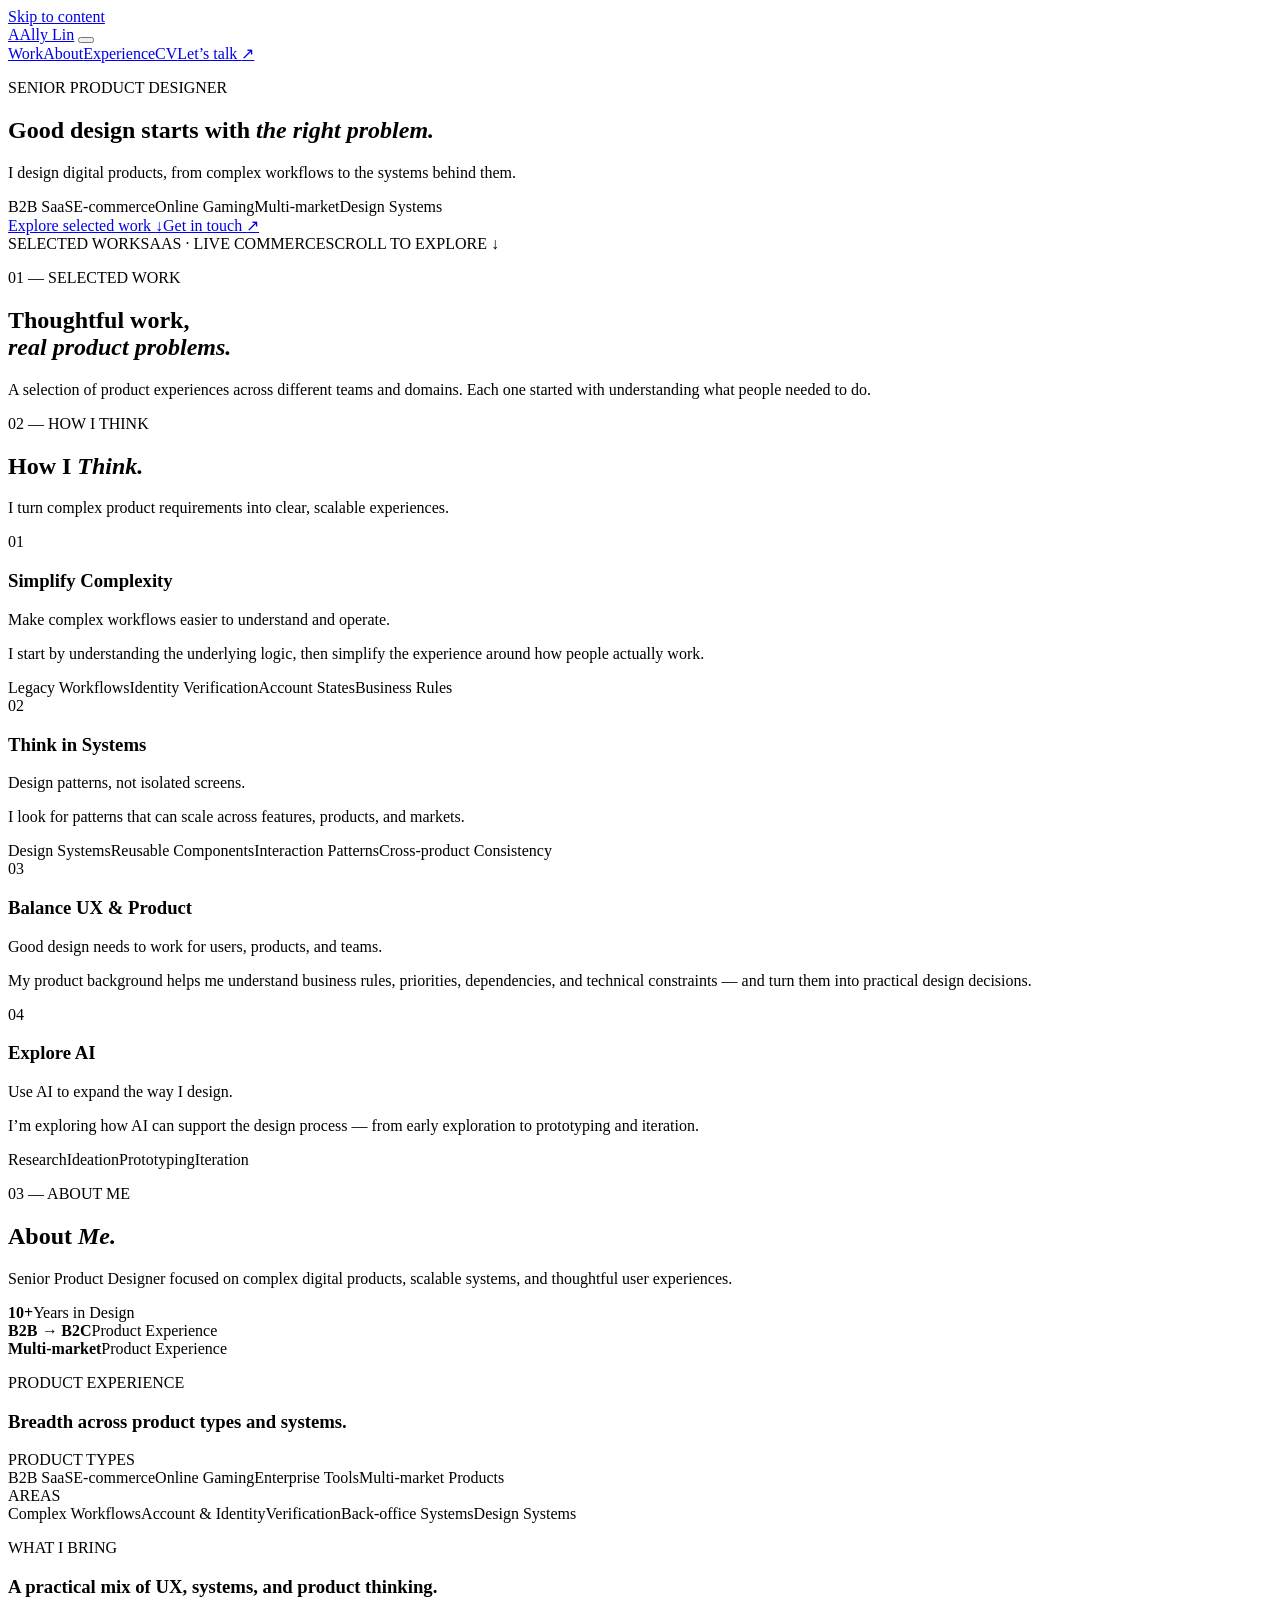
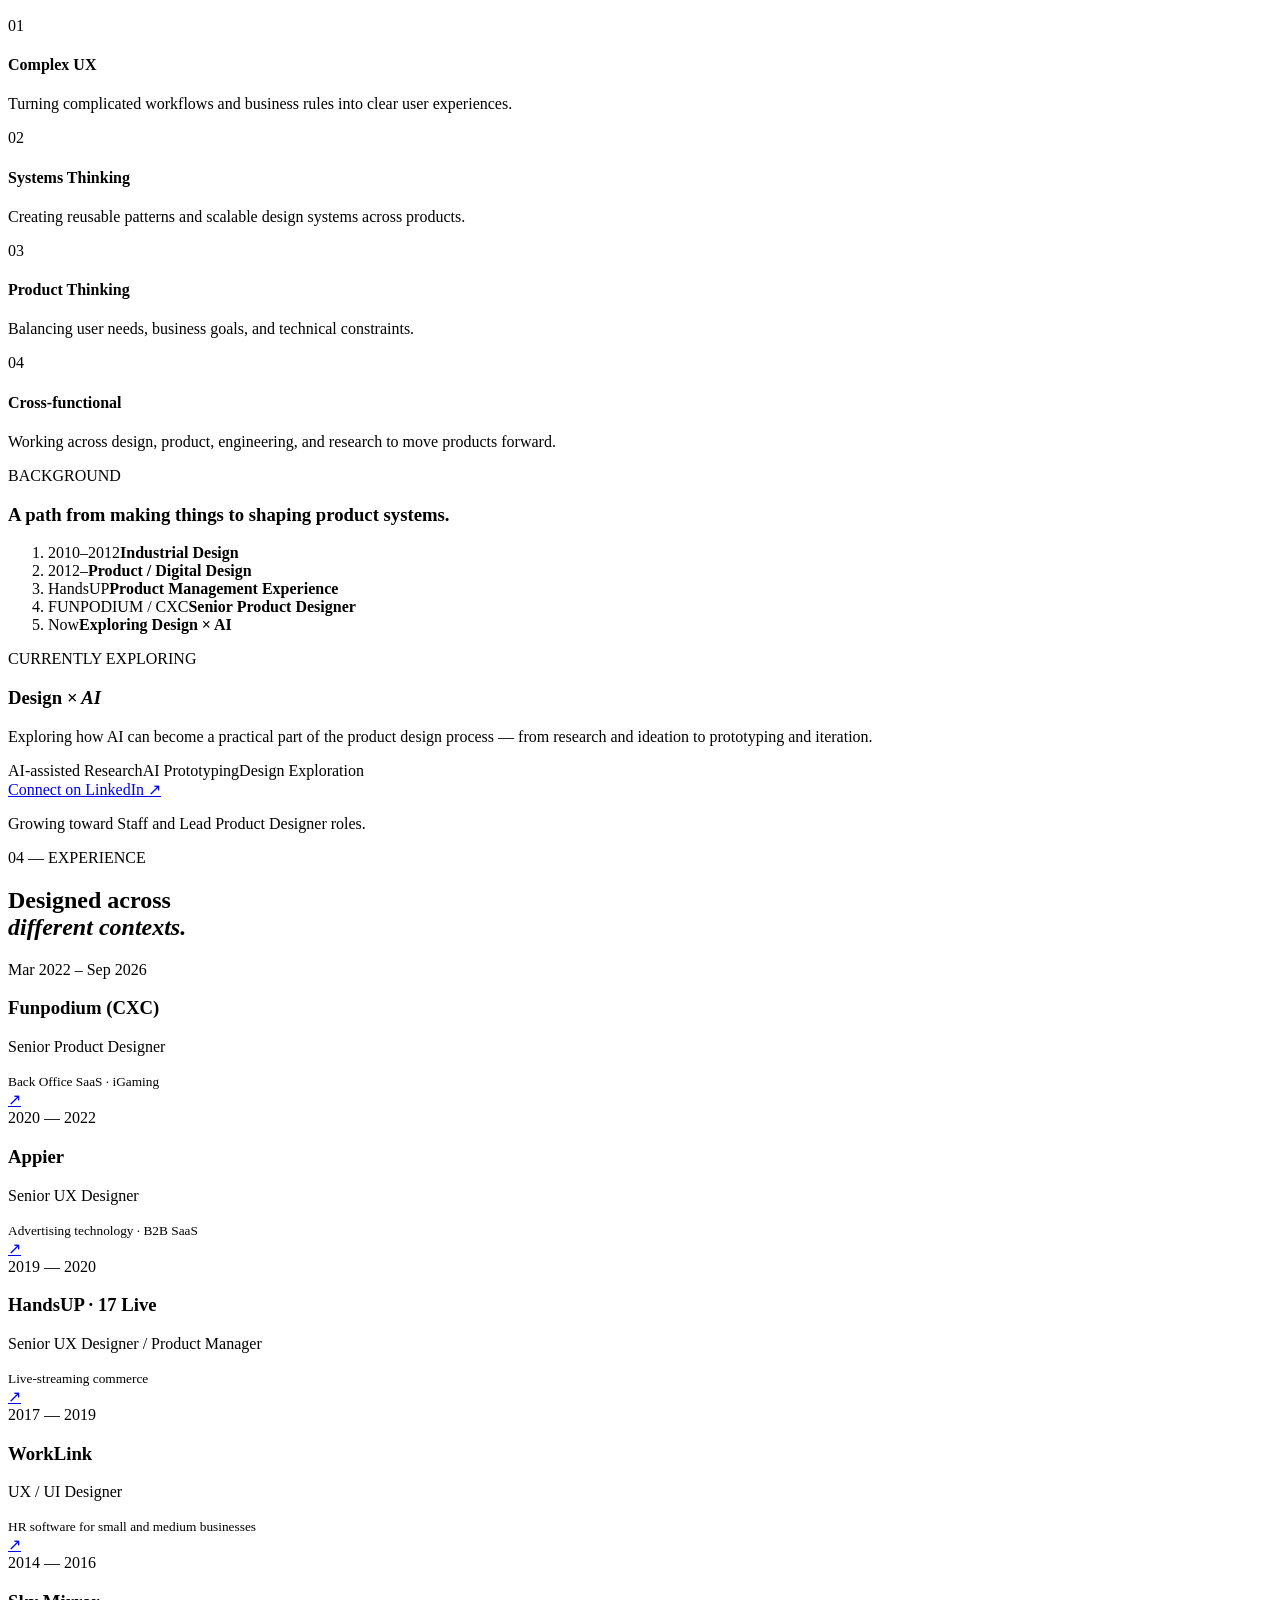
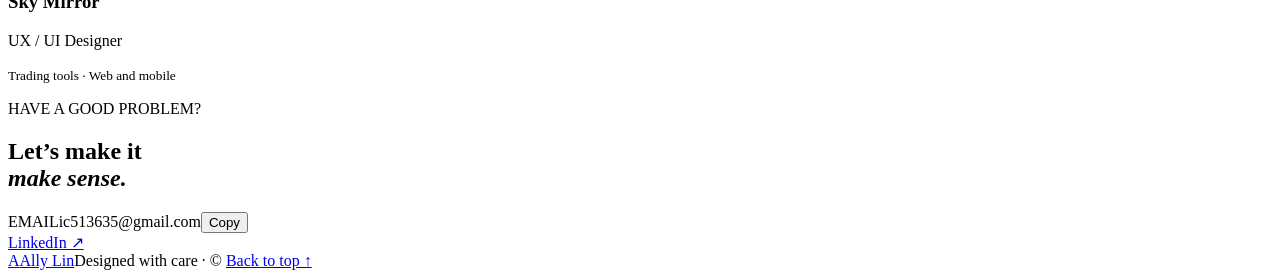
==== index.html @ e7568562 "Update hero copy and experience details" ====
<!doctype html>
<html lang="en">
<head>
  <meta charset="utf-8">
  <meta name="viewport" content="width=device-width, initial-scale=1">
  <meta name="theme-color" content="#f7f7f4">
  <meta name="description" content="Ally Lin is a product designer shaping clear, thoughtful experiences for complex products.">
  <title>Ally Lin — Product Designer</title>
  <link rel="preconnect" href="https://fonts.googleapis.com">
  <link rel="preconnect" href="https://fonts.gstatic.com" crossorigin>
  <link href="https://fonts.googleapis.com/css2?family=DM+Sans:wght@400;500;600;700&family=Manrope:wght@400;500;600;700&display=swap" rel="stylesheet">
  <link rel="stylesheet" href="styles.css">
  <script src="app.js" defer></script>
</head>
<body id="top">
  <a class="skip-link" href="#main-content">Skip to content</a>
  <header class="site-header">
    <a class="wordmark" href="index.html" aria-label="Ally Lin home"><span class="wordmark-mark">A</span><span>Ally Lin</span></a>
    <button class="menu-toggle" aria-expanded="false" aria-controls="primary-nav" aria-label="Open navigation"><span></span><span></span></button>
    <nav id="primary-nav" class="primary-nav" aria-label="Main navigation">
      <a href="#work">Work</a><a href="#about">About</a><a href="#experience">Experience</a><span class="nav-divider" aria-hidden="true"></span><a href="cv.html">CV</a><a class="nav-contact" href="#contact">Let’s talk <span>↗</span></a>
    </nav>
  </header>

  <main id="main-content">
    <section class="hero wrap">
      <div class="hero-copy">
        <p class="eyebrow"><span class="status-dot"></span> SENIOR PRODUCT DESIGNER</p>
        <h1>Good design starts with <em>the right problem.</em></h1>
        <p class="hero-intro">I design digital products, from complex workflows to the systems behind them.</p>
        <div class="hero-tags" aria-label="Product experience and focus areas"><span>B2B SaaS</span><span>E-commerce</span><span>Online Gaming</span><span>Multi-market</span><span>Design Systems</span></div>
        <div class="hero-actions"><a class="button button-dark" href="#work">Explore selected work <span>↓</span></a><a class="text-link" href="#contact">Get in touch <span>↗</span></a></div>
      </div>
      <div class="hero-meta"><span>SELECTED WORK</span><span>SAAS · LIVE COMMERCE</span><span class="meta-line"></span><span>SCROLL TO EXPLORE ↓</span></div>
    </section>

    <section id="work" class="work-section section-pad" lang="en">
      <div class="wrap">
        <div class="section-heading">
          <div><p class="eyebrow">01 — SELECTED WORK</p><h2>Thoughtful work,<br><em>real product problems.</em></h2></div>
          <p class="section-aside">A selection of product experiences across different teams and domains. Each one started with understanding what people needed to do.</p>
        </div>
        <div id="project-grid" class="project-grid" aria-live="polite"></div>
      </div>
    </section>

    <section class="principles-section section-pad">
      <div class="wrap think-section">
        <header class="think-heading">
          <p class="eyebrow">02 — HOW I THINK</p>
          <h2>How I <em>Think.</em></h2>
          <p>I turn complex product requirements into clear, scalable experiences.</p>
        </header>
        <div class="think-principles">
          <article class="think-card"><span class="think-index">01</span><h3>Simplify Complexity</h3><p class="think-promise">Make complex workflows easier to understand and operate.</p><p class="think-detail">I start by understanding the underlying logic, then simplify the experience around how people actually work.</p><div class="think-tags"><span>Legacy Workflows</span><span>Identity Verification</span><span>Account States</span><span>Business Rules</span></div></article>
          <article class="think-card"><span class="think-index">02</span><h3>Think in Systems</h3><p class="think-promise">Design patterns, not isolated screens.</p><p class="think-detail">I look for patterns that can scale across features, products, and markets.</p><div class="think-tags"><span>Design Systems</span><span>Reusable Components</span><span>Interaction Patterns</span><span>Cross-product Consistency</span></div></article>
          <article class="think-card"><span class="think-index">03</span><h3>Balance UX &amp; Product</h3><p class="think-promise">Good design needs to work for users, products, and teams.</p><p class="think-detail">My product background helps me understand business rules, priorities, dependencies, and technical constraints — and turn them into practical design decisions.</p></article>
          <article class="think-card"><span class="think-index">04</span><h3>Explore AI</h3><p class="think-promise">Use AI to expand the way I design.</p><p class="think-detail">I’m exploring how AI can support the design process — from early exploration to prototyping and iteration.</p><div class="think-tags"><span>Research</span><span>Ideation</span><span>Prototyping</span><span>Iteration</span></div></article>
        </div>
      </div>
    </section>

    <section id="about" class="about-section section-pad">
      <div class="wrap profile-section">
        <header class="profile-heading"><p class="eyebrow">03 — ABOUT ME</p><h2>About <em>Me.</em></h2><p>Senior Product Designer focused on complex digital products, scalable systems, and thoughtful user experiences.</p></header>
        <div class="experience-snapshot" aria-label="Experience snapshot">
          <article><strong>10+</strong><span>Years in Design</span></article>
          <article><strong>B2B <i>→</i> B2C</strong><span>Product Experience</span></article>
          <article><strong>Multi-market</strong><span>Product Experience</span></article>
        </div>
        <section class="profile-block product-experience" aria-labelledby="product-experience-title">
          <div><p class="eyebrow">PRODUCT EXPERIENCE</p><h3 id="product-experience-title">Breadth across product types and systems.</h3></div>
          <div class="profile-tag-groups"><div><span class="tag-label">PRODUCT TYPES</span><div class="profile-tags"><span>B2B SaaS</span><span>E-commerce</span><span>Online Gaming</span><span>Enterprise Tools</span><span>Multi-market Products</span></div></div><div><span class="tag-label">AREAS</span><div class="profile-tags"><span>Complex Workflows</span><span>Account &amp; Identity</span><span>Verification</span><span>Back-office Systems</span><span>Design Systems</span></div></div></div>
        </section>
        <section class="profile-block bring-section" aria-labelledby="bring-title">
          <div><p class="eyebrow">WHAT I BRING</p><h3 id="bring-title">A practical mix of UX, systems, and product thinking.</h3></div>
          <div class="capability-grid">
            <article><span>01</span><h4>Complex UX</h4><p>Turning complicated workflows and business rules into clear user experiences.</p></article>
            <article><span>02</span><h4>Systems Thinking</h4><p>Creating reusable patterns and scalable design systems across products.</p></article>
            <article><span>03</span><h4>Product Thinking</h4><p>Balancing user needs, business goals, and technical constraints.</p></article>
            <article><span>04</span><h4>Cross-functional</h4><p>Working across design, product, engineering, and research to move products forward.</p></article>
          </div>
        </section>
        <section class="profile-block background-section" aria-labelledby="background-title">
          <div><p class="eyebrow">BACKGROUND</p><h3 id="background-title">A path from making things to shaping product systems.</h3></div>
          <ol class="career-path">
            <li><span>2010–2012</span><strong>Industrial Design</strong></li>
            <li><span>2012–</span><strong>Product / Digital Design</strong></li>
            <li><span>HandsUP</span><strong>Product Management Experience</strong></li>
            <li><span>FUNPODIUM / CXC</span><strong>Senior Product Designer</strong></li>
            <li><span>Now</span><strong>Exploring Design × AI</strong></li>
          </ol>
        </section>
        <section class="exploring-panel" aria-labelledby="exploring-title">
          <div><p class="eyebrow">CURRENTLY EXPLORING</p><h3 id="exploring-title">Design <em>× AI</em></h3></div>
          <div><p>Exploring how AI can become a practical part of the product design process — from research and ideation to prototyping and iteration.</p><div class="profile-tags"><span>AI-assisted Research</span><span>AI Prototyping</span><span>Design Exploration</span></div></div>
          <a class="text-link" href="https://www.linkedin.com/in/allycylin/" target="_blank" rel="noreferrer">Connect on LinkedIn <span>↗</span></a>
        </section>
        <p class="profile-direction">Growing toward Staff and Lead Product Designer roles.</p>
      </div>
    </section>

    <section id="experience" class="experience-section section-pad">
      <div class="wrap experience-grid">
        <div><p class="eyebrow">04 — EXPERIENCE</p><h2>Designed across<br><em>different contexts.</em></h2></div>
        <div class="timeline">
          <article><span class="timeline-date">Mar 2022 – Sep 2026</span><div><h3>Funpodium (CXC)</h3><p>Senior Product Designer</p><small>Back Office SaaS · iGaming</small></div><a href="case.html?project=funpodium" aria-label="View FUNPODIUM case study">↗</a></article>
          <article><span class="timeline-date">2020 — 2022</span><div><h3>Appier</h3><p>Senior UX Designer</p><small>Advertising technology · B2B SaaS</small></div><a href="case.html?project=aideal-dashboard" aria-label="View AiDeal campaign dashboard case study">↗</a></article>
          <article><span class="timeline-date">2019 — 2020</span><div><h3>HandsUP · 17 Live</h3><p>Senior UX Designer / Product Manager</p><small>Live-streaming commerce</small></div><a href="case.html?project=handsup-cart" aria-label="View HandsUP shopping cart case study">↗</a></article>
          <article><span class="timeline-date">2017 — 2019</span><div><h3>WorkLink</h3><p>UX / UI Designer</p><small>HR software for small and medium businesses</small></div><a href="case.html?project=worklink-dashboard" aria-label="View WorkLink dashboard case study">↗</a></article>
          <article><span class="timeline-date">2014 — 2016</span><div><h3>Sky Mirror</h3><p>UX / UI Designer</p><small>Trading tools · Web and mobile</small></div><span></span></article>
        </div>
      </div>
    </section>

    <section id="contact" class="contact-section">
      <div class="wrap contact-inner"><p class="eyebrow">HAVE A GOOD PROBLEM?</p><h2>Let’s make it<br><em>make sense.</em></h2><div class="contact-bottom"><div class="email-copy"><span class="contact-label">EMAIL</span><span class="contact-email">ic513635@gmail.com</span><button class="copy-button" type="button" data-copy-email="ic513635@gmail.com" aria-label="Copy email address">Copy</button><span class="copy-status" role="status" aria-live="polite"></span></div><a class="contact-link" href="https://www.linkedin.com/in/allycylin/" target="_blank" rel="noreferrer">LinkedIn ↗</a></div></div>
    </section>
  </main>
  <footer class="site-footer wrap"><a class="wordmark" href="index.html"><span class="wordmark-mark">A</span><span>Ally Lin</span></a><span>Designed with care · © <span id="year"></span></span><a href="#top" onclick="window.scrollTo({top:0,behavior:'smooth'});return false;">Back to top ↑</a></footer>
</body>
</html>
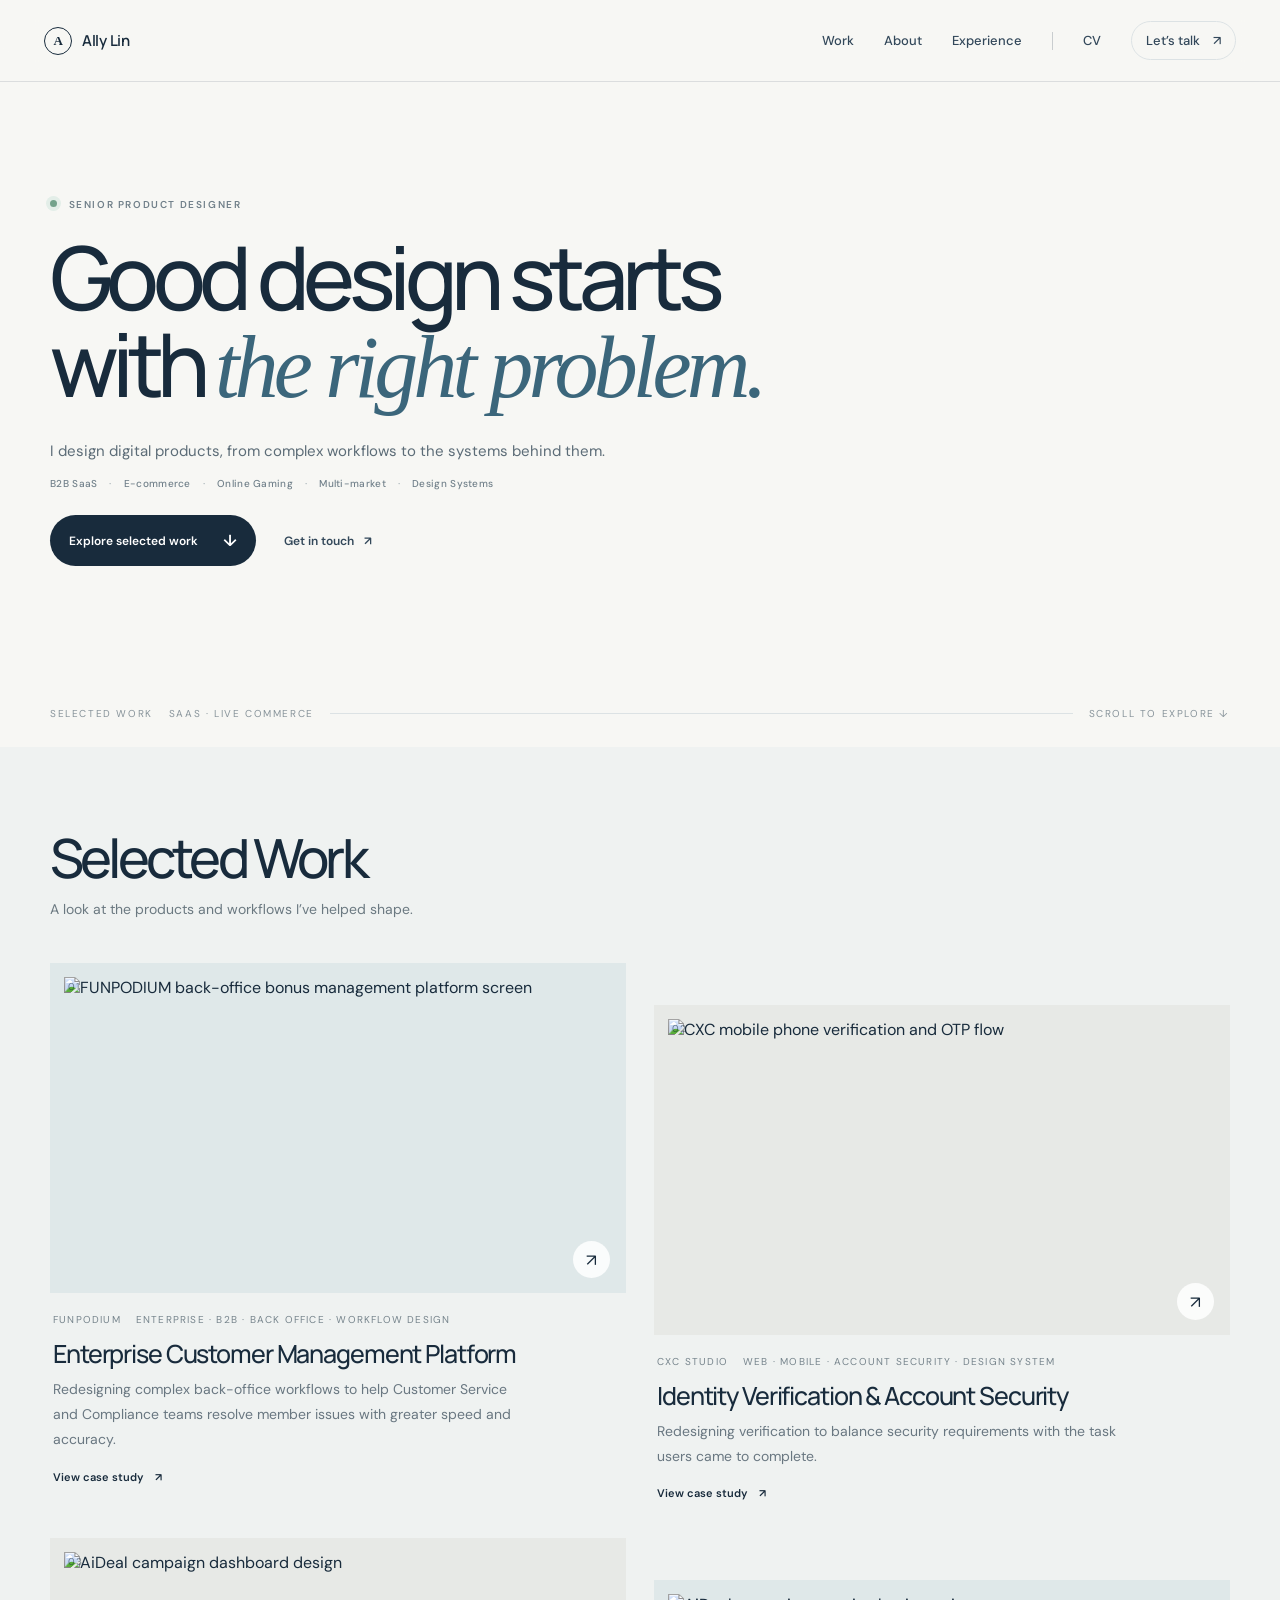
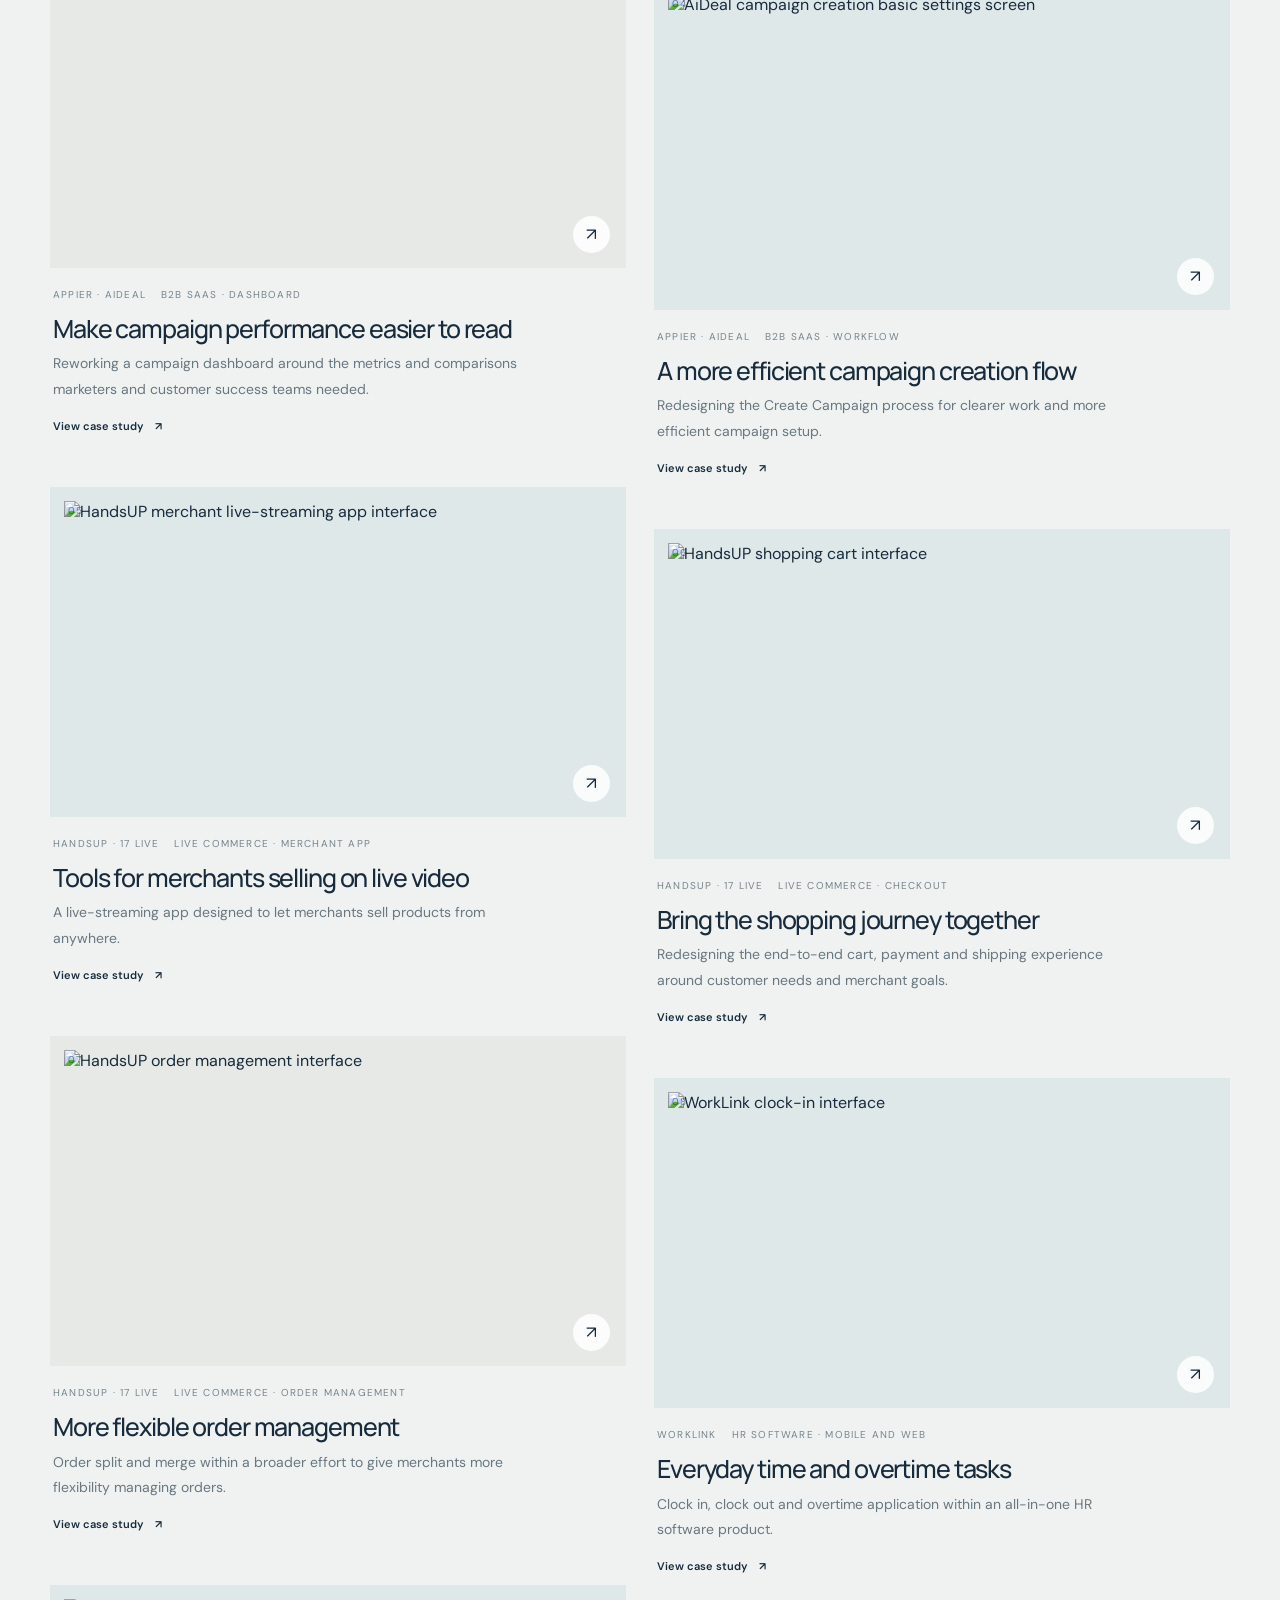
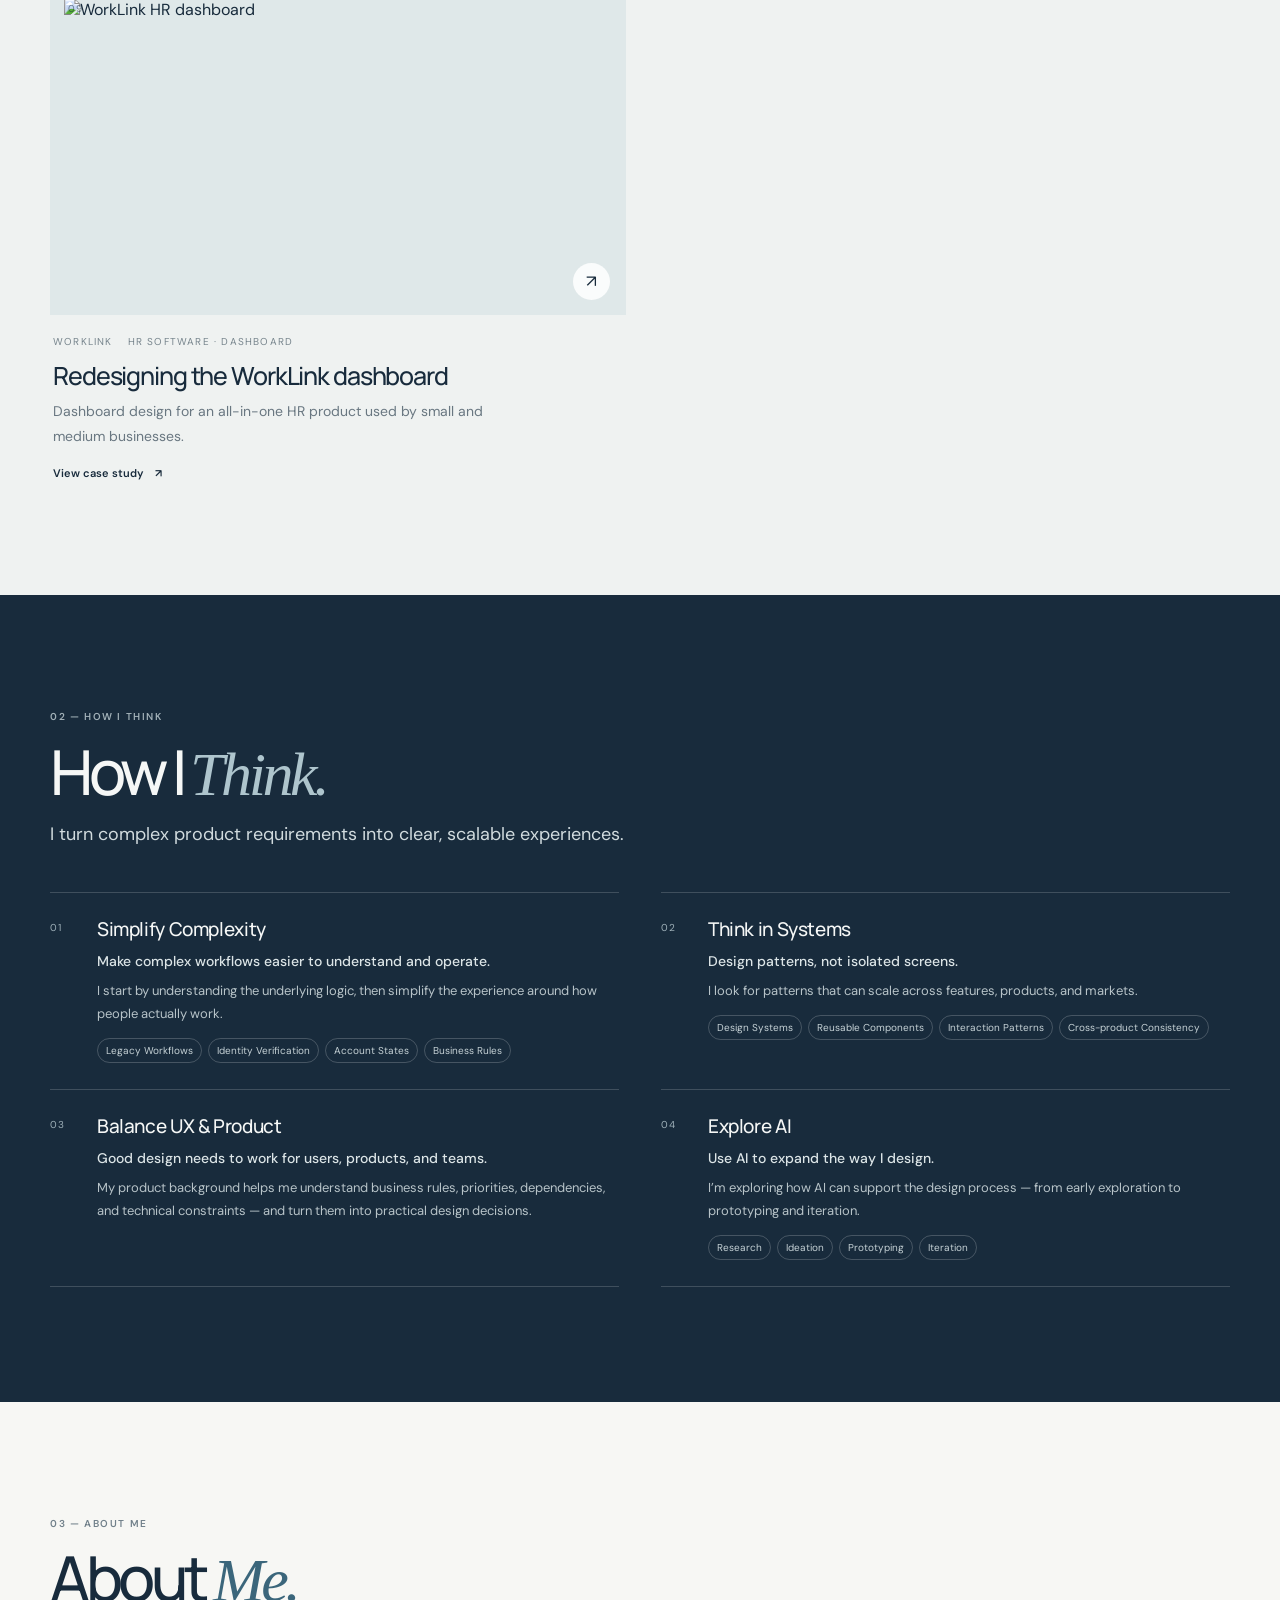
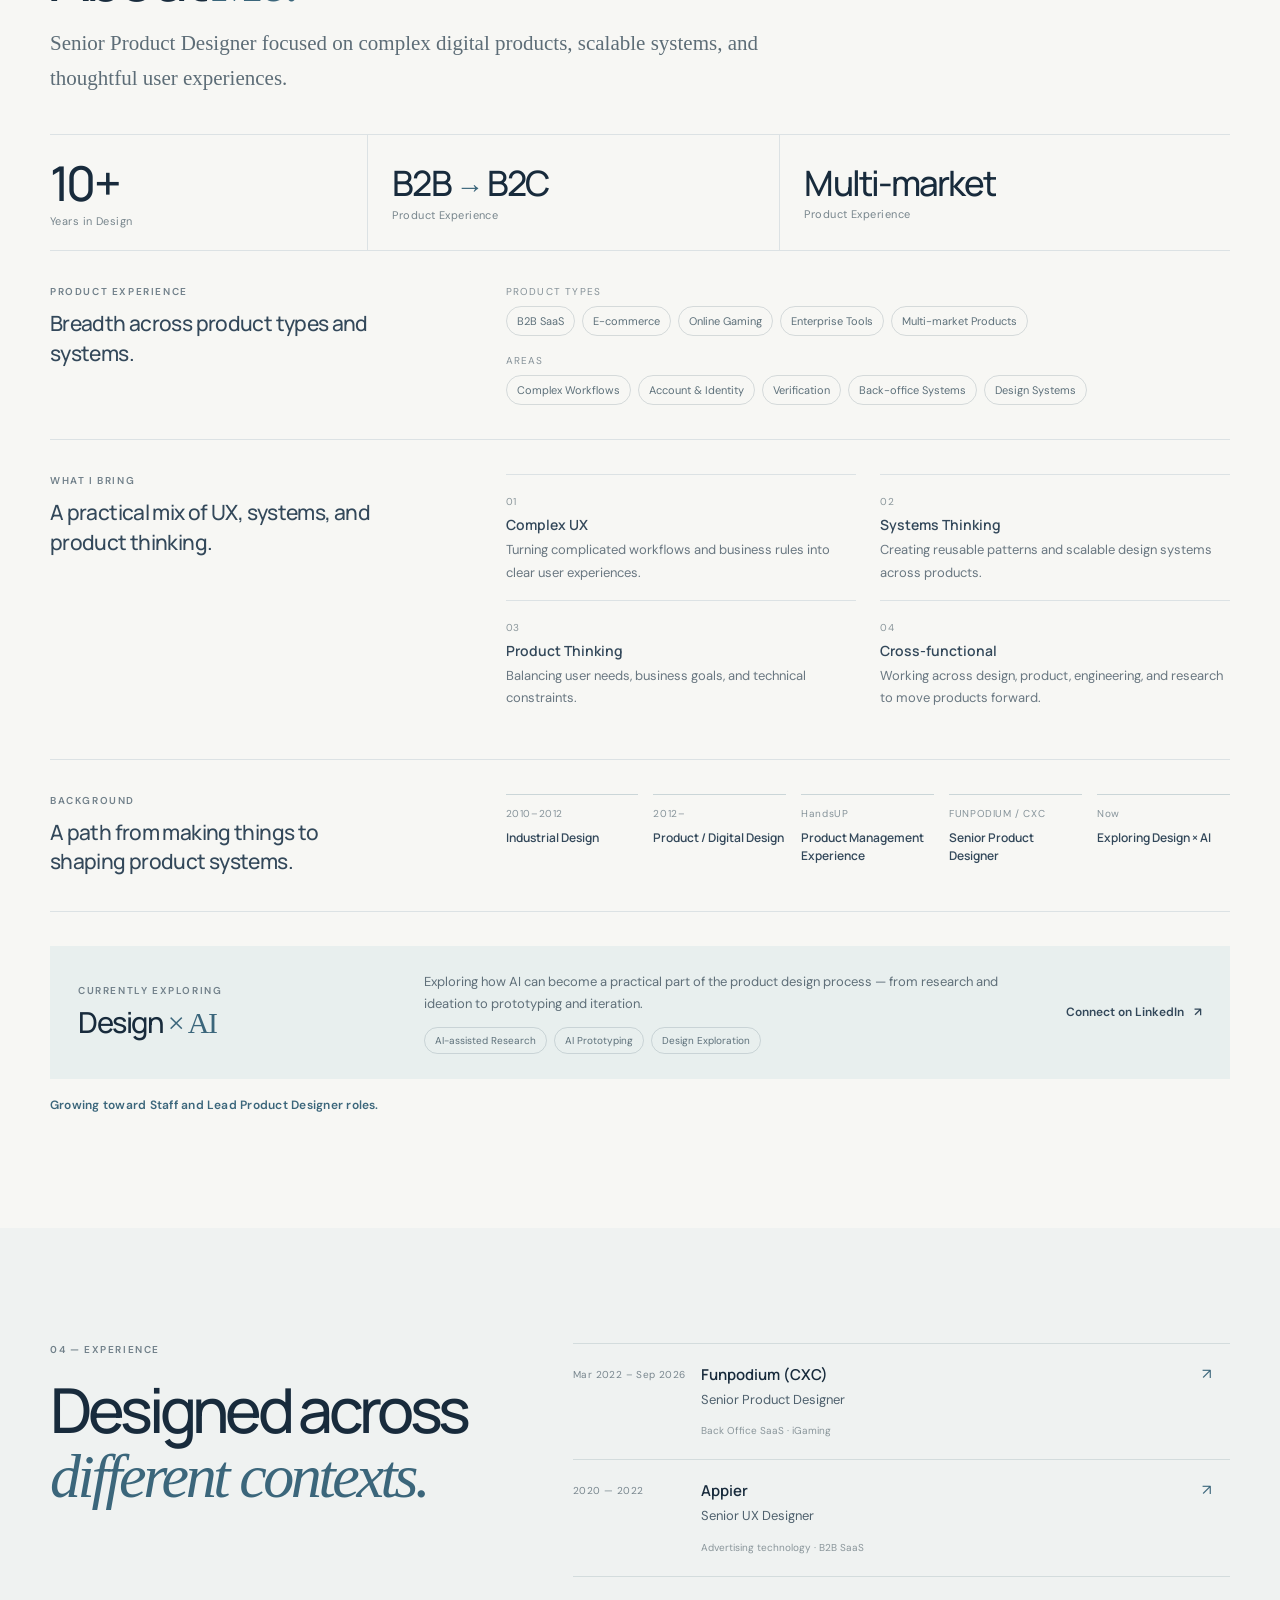
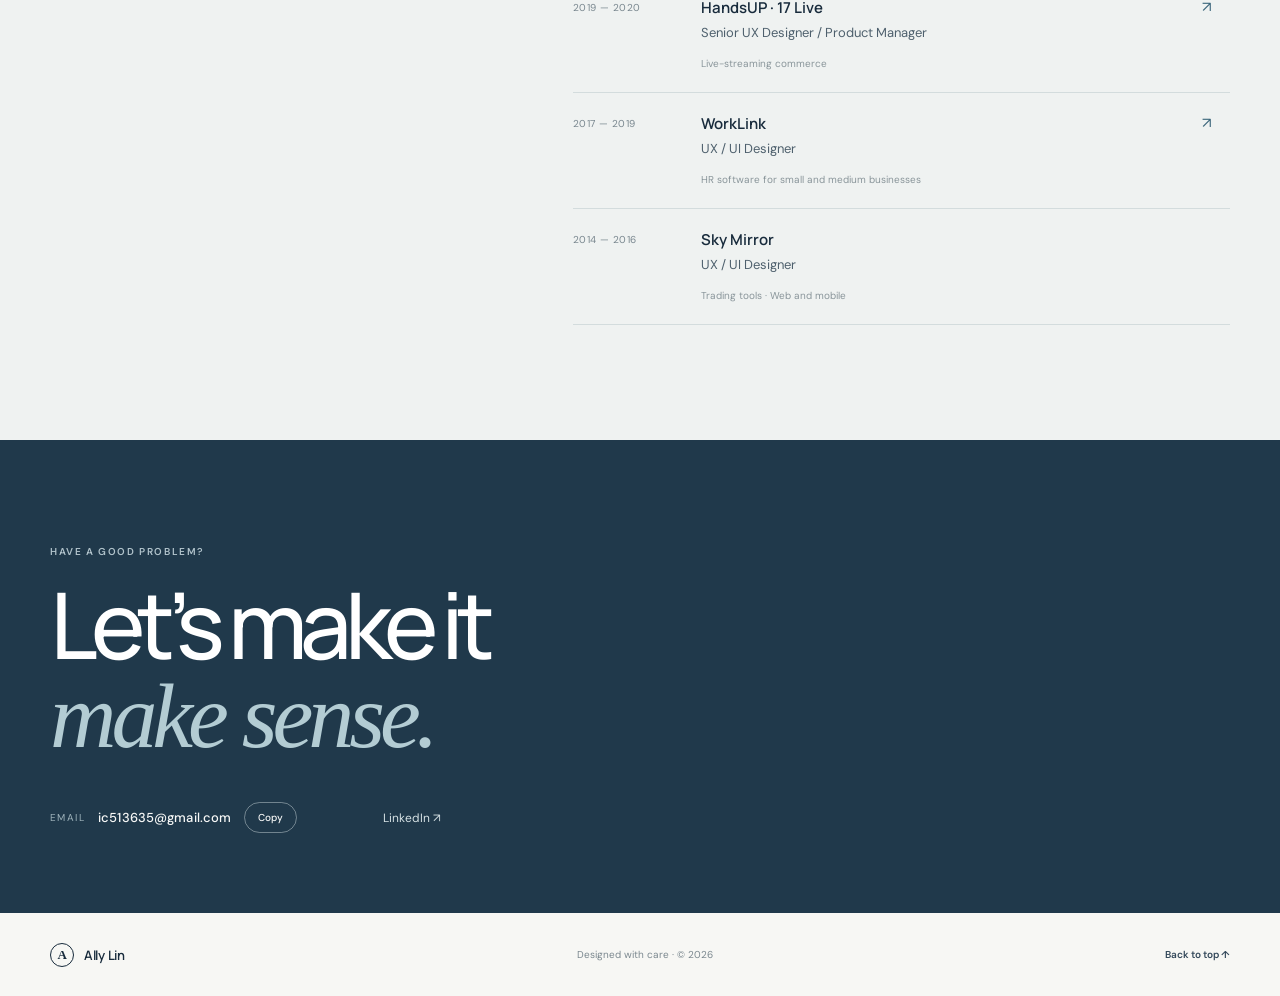
==== commit a81a447c: "Update Selected Work copy and spacing" ====
--- a/index.html
+++ b/index.html
@@ -37,8 +37,7 @@
     <section id="work" class="work-section section-pad" lang="en">
       <div class="wrap">
         <div class="section-heading">
-          <div><p class="eyebrow">01 — SELECTED WORK</p><h2>Thoughtful work,<br><em>real product problems.</em></h2></div>
-          <p class="section-aside">A selection of product experiences across different teams and domains. Each one started with understanding what people needed to do.</p>
+          <div><h2>Selected Work</h2><p class="section-aside">A look at the products and workflows I’ve helped shape.</p></div>
         </div>
         <div id="project-grid" class="project-grid" aria-live="polite"></div>
       </div>
--- a/styles.css
+++ b/styles.css
@@ -0,0 +1,208 @@
+:root{--paper:#f7f7f4;--white:#fff;--ink:#182b3c;--ink-2:#33485a;--muted:#71808a;--line:#dce2e4;--blue:#dceaf0;--mist:#eaf0f1;--accent:#3b667b;--serif:Georgia,'Times New Roman',serif;--sans:'DM Sans',Arial,sans-serif;--display:'Manrope','DM Sans',sans-serif;--wrap:1180px}
+.skip-link{position:absolute;left:12px;top:-50px;background:var(--ink);color:#fff;padding:10px 14px;z-index:20;font-size:12px}.skip-link:focus{top:12px}
+*{box-sizing:border-box}html{scroll-behavior:smooth;scroll-padding-top:90px}body{margin:0;background:var(--paper);color:var(--ink);font-family:var(--sans);font-size:16px;-webkit-font-smoothing:antialiased}a{color:inherit;text-decoration:none}img{display:block;max-width:100%}.wrap{width:min(var(--wrap),calc(100% - 88px));margin-inline:auto}.site-header{height:82px;display:flex;align-items:center;justify-content:space-between;width:min(1360px,calc(100% - 88px));margin:auto;border-bottom:1px solid rgba(24,43,60,.12);position:relative;z-index:5}.wordmark{display:inline-flex;align-items:center;gap:10px;font:600 15px var(--display);letter-spacing:-.02em}.wordmark-mark{width:28px;height:28px;display:grid;place-items:center;border:1px solid var(--ink);border-radius:50%;font:600 13px var(--serif)}.primary-nav{display:flex;align-items:center;gap:36px;font-size:13px;font-weight:500;color:var(--ink-2)}.primary-nav a{transition:color .2s}.primary-nav a:hover,.text-link:hover,.project-link:hover{color:#56839a}.nav-contact{padding:10px 14px;border:1px solid var(--line);border-radius:99px}.nav-contact span{margin-left:10px}.menu-toggle{display:none}.hero{min-height:665px;position:relative;display:grid;grid-template-columns:minmax(0,1.25fr) minmax(250px,.55fr);align-items:center;gap:100px;padding-top:25px;padding-bottom:90px}.hero-copy{max-width:740px;position:relative;z-index:1}.eyebrow{font:600 10px var(--sans);letter-spacing:.16em;color:#71808a;text-transform:uppercase;margin:0 0 22px}.status-dot{width:7px;height:7px;border-radius:50%;display:inline-block;background:#73a28b;margin:0 8px 1px 0;box-shadow:0 0 0 4px #e3eee8}.hero h1,.case-intro h1{font:500 clamp(52px,7vw,88px)/.99 var(--display);letter-spacing:-.075em;margin:0;max-width:780px}.hero h1 em,.section-heading h2 em,.principles-grid h2 em,.about-copy h2 em,.experience-grid h2 em,.contact-inner h2 em,.decision-wrap h2 em,.outcome-section h2 em{font-family:var(--serif);font-weight:400;letter-spacing:-.055em;color:var(--accent)}.hero-intro{color:#5c6c77;line-height:1.78;max-width:540px;font-size:15px;margin:27px 0 27px}.hero-actions{display:flex;align-items:center;gap:28px}.button{display:inline-flex;align-items:center;justify-content:center;gap:25px;padding:15px 19px;border-radius:99px;font-size:12px;font-weight:600;transition:transform .2s,background .2s}.button:hover{transform:translateY(-2px)}.button-dark{background:var(--ink);color:#fff}.button-dark span{font-size:16px}.text-link{font-size:12px;font-weight:600;color:var(--ink-2)}.text-link span{padding-left:7px}.hero-note{min-height:280px;position:relative;overflow:hidden;background:#edf1ef;padding:27px 27px 28px;display:flex;flex-direction:column;justify-content:space-between}.note-index,.note-caption{font-size:10px;color:#73818a;letter-spacing:.08em;text-transform:uppercase;z-index:1}.note-rule{height:1px;background:#cdd8d8;margin:36px 0 21px;z-index:1}.hero-note p{max-width:210px;font:400 25px/1.16 var(--serif);letter-spacing:-.04em;margin:0;z-index:1}.note-caption{line-height:1.6;letter-spacing:0;text-transform:none;max-width:205px;margin-top:32px}.note-orbit{position:absolute;border:1px solid #ccdcdb;border-radius:50%;width:170px;height:170px;right:-72px;top:78px}.orbit-two{width:245px;height:245px;right:-111px;top:41px;border-color:#dae5e3}.hero-meta{position:absolute;left:0;bottom:27px;width:100%;display:flex;align-items:center;gap:16px;color:#87939a;font-size:9px;letter-spacing:.16em}.meta-line{height:1px;flex:1;background:var(--line)}.section-pad{padding:115px 0}.work-section{background:#eff2f1}.section-heading{display:flex;justify-content:space-between;align-items:end;gap:40px;margin-bottom:52px}.section-heading h2,.principles-grid h2,.experience-grid h2{font:500 clamp(40px,5.3vw,62px)/1.02 var(--display);letter-spacing:-.07em;margin:0}.section-aside{max-width:295px;color:#6b7981;font-size:13px;line-height:1.7;margin:0 0 5px}.project-grid{display:grid;grid-template-columns:repeat(2,minmax(0,1fr));gap:54px 28px}.project-card{min-width:0}.project-card:nth-child(even){transform:translateY(42px)}.project-media{height:330px;position:relative;display:flex;align-items:center;justify-content:center;overflow:hidden;background:var(--blue);isolation:isolate}.project-media img{width:100%;height:100%;object-fit:cover;transition:transform .6s cubic-bezier(.2,.7,.1,1)}.project-media:hover img{transform:scale(1.035)}.tone-blue .project-media,.tone-blue.case-hero-visual{background:#dbe9ef}.tone-sand .project-media,.tone-sand.case-hero-visual{background:#eae7df}.tone-lilac .project-media,.tone-lilac.case-hero-visual{background:#e4e6ed}.tone-rose .project-media,.tone-rose.case-hero-visual{background:#eadfdc}.media-index{position:absolute;top:17px;left:18px;color:rgba(24,43,60,.55);font-size:10px;letter-spacing:.13em}.media-arrow{position:absolute;right:16px;bottom:15px;width:37px;height:37px;display:grid;place-items:center;background:rgba(255,255,255,.86);border-radius:50%;font-size:17px;transition:transform .2s}.project-media:hover .media-arrow{transform:rotate(45deg)}.placeholder-art{width:100%;height:100%;min-height:280px;display:flex;align-items:center;justify-content:center;gap:12px;position:relative;color:#3b667b;font:500 10px var(--sans);letter-spacing:.14em}.placeholder-art b{font:400 35px var(--serif);color:#8ca4ad}.placeholder-art small{position:absolute;left:18px;bottom:17px;color:#82939b;font:500 9px var(--sans);letter-spacing:.1em}.project-info{padding:20px 3px 0}.project-kicker{display:flex;justify-content:space-between;gap:15px;color:#76848c;font-size:9px;letter-spacing:.12em;text-transform:uppercase}.project-info h3{font:500 25px/1.15 var(--display);letter-spacing:-.045em;margin:14px 0 8px}.project-info>p{max-width:465px;color:#697781;font-size:13px;line-height:1.65;margin:0}.project-link{display:inline-block;margin-top:15px;font-size:11px;font-weight:600}.project-link span{padding-left:8px}.principles-section{background:var(--ink);color:#f5f7f6}.principles-grid{display:grid;grid-template-columns:.85fr 1.15fr;gap:100px}.principles-grid .eyebrow{color:#a2b1b8}.principles-grid h2 em{color:#aec5cd}.principles-list article{display:grid;grid-template-columns:43px 1fr;gap:14px;padding:22px 0;border-top:1px solid rgba(255,255,255,.16)}.principles-list article:last-child{border-bottom:1px solid rgba(255,255,255,.16)}.principles-list article>span{font-size:10px;color:#9fb1b9;letter-spacing:.08em;padding-top:4px}.principles-list h3{font:500 17px var(--display);margin:0 0 7px;letter-spacing:-.02em}.principles-list p{font-size:12px;line-height:1.7;color:#b7c3c8;margin:0;max-width:450px}.about-section{background:#f7f7f4}.about-grid{display:grid;grid-template-columns:.72fr 1.28fr;gap:95px;align-items:center}.about-mark{height:370px;background:#e6eceb;position:relative;display:flex;flex-direction:column;justify-content:center;padding:35px;overflow:hidden;color:#587687;font:600 11px var(--sans);letter-spacing:.3em}.about-mark:before,.about-mark:after{content:"";position:absolute;border:1px solid rgba(84,119,136,.28);border-radius:50%;width:340px;height:340px;left:-100px;bottom:-220px}.about-mark:after{width:250px;height:250px;left:auto;right:-140px;top:-110px}.about-mark b{font:400 150px/.9 var(--serif);letter-spacing:-.1em;position:absolute;right:35px;bottom:20px;color:#7894a1}.about-copy h2{font:500 clamp(35px,4.2vw,49px)/1.08 var(--display);letter-spacing:-.065em;margin:0 0 25px}.about-copy>p:not(.eyebrow){max-width:590px;color:#62717b;font-size:13px;line-height:1.8;margin:0 0 13px}.about-copy .text-link{display:inline-block;margin-top:14px}.experience-section{background:#eff2f1}.experience-grid{display:grid;grid-template-columns:.8fr 1.2fr;gap:85px}.experience-grid .section-aside{margin-top:24px}.timeline article{display:grid;grid-template-columns:118px 1fr 28px;gap:10px;align-items:start;padding:20px 0;border-top:1px solid #d3dcdd}.timeline article:last-child{border-bottom:1px solid #d3dcdd}.timeline-date{padding-top:4px;color:#78868e;font-size:10px;letter-spacing:.04em}.timeline h3{font:600 15px var(--display);margin:0 0 4px}.timeline p{font-size:12px;color:#4e606d;margin:0 0 7px}.timeline small{font-size:10px;color:#89959a}.timeline article>a{font-size:15px;color:var(--accent)}.contact-section{background:#20394b;color:#fff;padding:105px 0 80px}.contact-inner{max-width:var(--wrap)}.contact-inner>.eyebrow{color:#b1c3cb}.contact-inner h2{font:500 clamp(56px,8vw,92px)/.96 var(--display);letter-spacing:-.08em;margin:0}.contact-inner h2 em{color:#b3ccd3}.contact-bottom{display:flex;align-items:center;gap:33px;margin-top:42px}.button-light{background:#f5f7f5;color:var(--ink)}.button-light span{font-size:15px}.contact-link{font-size:12px;color:#d4e0e3}.contact-location{margin-left:auto;font-size:11px;color:#aebfc6}.site-footer{min-height:83px;display:flex;align-items:center;justify-content:space-between;color:#7a878e;font-size:10px}.site-footer .wordmark{color:var(--ink);font-size:13px}.site-footer .wordmark-mark{width:24px;height:24px}.site-footer>a:last-child{font-weight:600;color:var(--ink-2)}
+
+/* Case studies */
+.case-sections{display:flex;align-items:center;gap:25px;border-top:1px solid var(--line);border-bottom:1px solid var(--line);padding-top:15px;padding-bottom:15px}.case-sections span{font-size:9px;letter-spacing:.13em;color:#839097}.case-sections a{font-size:11px;color:#536a77}.case-sections a:hover{color:var(--accent)}
+.case-top{padding-top:38px;display:flex;justify-content:space-between;align-items:center}.back-link,.case-counter{font-size:10px;letter-spacing:.1em;color:#75828a}.case-counter{font-variant-numeric:tabular-nums}.case-intro{padding-top:88px;padding-bottom:54px}.case-intro .eyebrow span{padding:0 6px;color:#a4afb2}.case-intro h1{max-width:890px;font-size:clamp(49px,7vw,82px)}.case-deck{font:400 19px/1.55 var(--serif);color:#5d6d77;max-width:680px;margin:25px 0 42px}.case-facts{display:grid;grid-template-columns:repeat(3,minmax(0,1fr));max-width:850px;border-top:1px solid var(--line);padding-top:16px;gap:25px}.case-facts div{display:flex;flex-direction:column;gap:7px}.case-facts span{font-size:9px;color:#7d8b92;letter-spacing:.14em;text-transform:uppercase}.case-facts b{font-size:12px;font-weight:500;color:var(--ink-2)}.case-hero-visual,.case-placeholder{width:min(1320px,calc(100% - 88px));margin:0 auto;background:#dfe9ec;min-height:450px;display:grid;place-items:center;position:relative;padding:40px 65px 55px}.case-hero-visual img{width:100%;max-height:680px;object-fit:contain}.case-hero-visual figcaption,.case-placeholder figcaption{position:absolute;bottom:18px;left:24px;font-size:9px;color:#75848b;letter-spacing:.08em}.case-placeholder .placeholder-art{min-height:400px}.case-story{padding-top:110px;padding-bottom:110px;display:grid;grid-template-columns:.85fr 1.15fr;gap:100px}.story-lead h2,.decision-wrap h2,.outcome-section h2{font:500 clamp(37px,4.7vw,56px)/1.06 var(--display);letter-spacing:-.065em;margin:0}.story-copy>div+div{margin-top:39px}.story-copy .eyebrow{margin-bottom:12px}.story-copy>div>p:last-child{font-size:14px;line-height:1.8;color:#5f6f79;margin:0;max-width:530px}.decision-section{background:#edf1f0;padding:92px 0}.decision-wrap{display:grid;grid-template-columns:.85fr 1.15fr;gap:100px}.decision-wrap h2 em{color:#668494}.decision-wrap ol{list-style:none;margin:0;padding:0}.decision-wrap li{display:grid;grid-template-columns:42px 1fr;gap:12px;border-top:1px solid #d2dcdd;padding:18px 0}.decision-wrap li:last-child{border-bottom:1px solid #d2dcdd}.decision-wrap li span{color:#829198;font-size:10px;padding-top:3px}.decision-wrap li p{font-size:13px;line-height:1.65;color:#4f606b;margin:0}.case-gallery{padding-top:70px;padding-bottom:25px;display:grid;grid-template-columns:repeat(2,minmax(0,1fr));gap:22px}.case-gallery figure{margin:0;background:#e5ebeb;padding:25px;min-height:230px;display:grid;place-items:center}.case-gallery img{max-height:560px;width:100%;object-fit:contain}.case-gallery figure:only-child{grid-column:1/-1}.outcome-section{padding-top:86px;padding-bottom:95px;border-top:1px solid var(--line);margin-top:56px}.outcome-section .eyebrow{margin-bottom:17px}.outcome-section h2{font-size:42px}.outcome-section>p:last-child{font-size:14px;line-height:1.8;max-width:720px;color:#63717a;margin:22px 0 0}.case-pagination{border-top:1px solid var(--line);padding-top:24px;padding-bottom:80px;display:grid;grid-template-columns:1fr 1fr;gap:20px}.case-pagination a{display:flex;flex-direction:column;gap:8px}.case-pagination .next-case{text-align:right;align-items:flex-end}.case-pagination span{font-size:9px;letter-spacing:.15em;color:#859198}.case-pagination b{font:500 17px var(--display)}.case-pagination small{font-size:11px;color:#6b7880}
+
+@media(max-width:900px){.wrap,.site-header{width:calc(100% - 48px)}.hero{gap:46px;min-height:600px;grid-template-columns:minmax(0,1.2fr) minmax(220px,.7fr)}.section-pad{padding:90px 0}.principles-grid,.about-grid,.experience-grid,.case-story,.decision-wrap{gap:48px}.project-media{height:275px}.about-mark{height:320px}.case-hero-visual,.case-placeholder{width:calc(100% - 48px);min-height:350px;padding:28px}.case-story{padding-top:85px;padding-bottom:85px}}
+@media(max-width:680px){html{scroll-padding-top:72px}.wrap,.site-header{width:calc(100% - 40px)}.site-header{height:70px}.menu-toggle{display:flex;width:38px;height:38px;border:1px solid var(--line);background:transparent;border-radius:50%;align-items:center;justify-content:center;flex-direction:column;gap:5px}.menu-toggle span{display:block;width:13px;height:1px;background:var(--ink);transition:transform .2s}.menu-toggle[aria-expanded=true] span:first-child{transform:translateY(3px) rotate(45deg)}.menu-toggle[aria-expanded=true] span:last-child{transform:translateY(-3px) rotate(-45deg)}.primary-nav{display:none;position:absolute;top:69px;left:-20px;width:calc(100% + 40px);padding:22px 20px 26px;background:var(--paper);border-bottom:1px solid var(--line);align-items:flex-start;flex-direction:column;gap:18px}.primary-nav.is-open{display:flex}.nav-contact{margin-top:3px}.hero{display:flex;flex-direction:column;align-items:stretch;gap:34px;padding-top:74px;padding-bottom:80px;min-height:0}.hero h1{font-size:clamp(54px,14vw,74px);max-width:540px}.hero-intro{font-size:14px;margin:21px 0 23px}.hero-actions{gap:18px;flex-wrap:wrap}.button{padding:14px 16px;gap:17px}.hero-note{min-height:205px;padding:20px}.note-rule{margin:18px 0 14px}.hero-note p{font-size:22px;max-width:190px}.note-caption{margin-top:19px}.hero-meta{bottom:28px;gap:10px;font-size:8px}.hero-meta span:nth-child(2){display:none}.section-pad{padding:74px 0}.section-heading{align-items:flex-start;flex-direction:column;gap:21px;margin-bottom:34px}.section-heading h2,.principles-grid h2,.experience-grid h2{font-size:44px}.section-aside{font-size:12px}.project-grid{grid-template-columns:1fr;gap:37px}.project-card:nth-child(even){transform:none}.project-media{height:clamp(230px,67vw,350px)}.project-info{padding-top:16px}.project-info h3{font-size:23px}.project-kicker{font-size:8px}.principles-grid,.about-grid,.experience-grid,.case-story,.decision-wrap{grid-template-columns:1fr;gap:34px}.principles-grid .eyebrow{margin-bottom:15px}.principles-list article{grid-template-columns:32px 1fr;padding:18px 0}.principles-list h3{font-size:16px}.about-mark{height:210px;padding:23px}.about-mark b{font-size:100px;right:25px}.about-copy h2{font-size:36px}.experience-grid .section-aside{margin-top:17px}.timeline article{grid-template-columns:83px 1fr 20px;gap:6px;padding:17px 0}.timeline-date{font-size:9px}.timeline h3{font-size:14px}.timeline p{font-size:11px}.timeline small{font-size:9px}.contact-section{padding:76px 0 58px}.contact-inner h2{font-size:62px}.contact-bottom{gap:20px;flex-wrap:wrap;margin-top:30px}.contact-location{width:100%;margin:4px 0 0}.site-footer{min-height:74px;flex-wrap:wrap;gap:12px;padding-top:16px;padding-bottom:16px;font-size:9px}.site-footer>span{display:none}.case-top{padding-top:23px}.back-link,.case-counter{font-size:9px}.case-intro{padding-top:61px;padding-bottom:37px}.case-intro h1{font-size:clamp(47px,13vw,67px)}.case-deck{font-size:17px;margin:19px 0 29px}.case-facts{grid-template-columns:1fr 1fr;gap:18px 15px}.case-facts div:last-child{grid-column:1/-1}.case-hero-visual,.case-placeholder{width:calc(100% - 40px);min-height:260px;padding:20px 15px 35px}.case-hero-visual img{max-height:430px}.case-hero-visual figcaption,.case-placeholder figcaption{font-size:8px;left:13px;bottom:12px}.case-placeholder .placeholder-art{min-height:220px}.case-story{padding-top:65px;padding-bottom:65px;gap:28px}.story-lead h2,.decision-wrap h2{font-size:39px}.story-copy>div+div{margin-top:27px}.story-copy>div>p:last-child{font-size:13px}.decision-section{padding:66px 0}.decision-wrap{gap:27px}.decision-wrap li{grid-template-columns:31px 1fr;padding:15px 0}.decision-wrap li p{font-size:12px}.case-gallery{grid-template-columns:1fr;padding-top:30px;gap:14px}.case-gallery figure{padding:15px;min-height:190px}.outcome-section{padding-top:62px;padding-bottom:66px;margin-top:35px}.outcome-section h2{font-size:36px}.outcome-section>p:last-child{font-size:13px}.case-pagination{padding-bottom:58px;gap:10px}.case-pagination b{font-size:14px}.case-pagination small{font-size:10px}.case-pagination span{font-size:8px}}
+.email-copy{display:flex;align-items:center;gap:13px;flex-wrap:wrap}.contact-label{font-size:9px;letter-spacing:.14em;color:#9eb2ba}.contact-email{font-size:13px;font-weight:500;color:#f7f8f7;letter-spacing:.01em}.copy-button{border:1px solid rgba(235,244,245,.4);border-radius:99px;background:transparent;color:#f7f8f7;padding:8px 13px;font:500 10px var(--sans);cursor:pointer;transition:background .2s,color .2s}.copy-button:hover,.copy-button:focus-visible{background:#f7f8f7;color:var(--ink)}.copy-status{font-size:10px;color:#c4d6da;min-width:40px}
+.hero-intro{margin-bottom:13px}.hero-tags{display:flex;flex-wrap:wrap;gap:7px 12px;margin:0 0 25px;color:#71808a;font-size:10px;font-weight:500;letter-spacing:.03em}.hero-tags span+span:before{content:'·';margin-right:12px;color:#a0adb2}.about-direction{color:var(--accent)!important;font-size:11px!important;font-weight:600;letter-spacing:.02em;margin-top:18px!important}
+.cv-wrap{width:min(1080px,calc(100% - 88px));margin-inline:auto}.cv-heading{padding:82px 0 41px;border-bottom:1px solid var(--line)}.cv-heading .eyebrow{margin-bottom:14px}.cv-heading h1{font:500 clamp(56px,8vw,82px)/.95 var(--display);letter-spacing:-.08em;margin:0}.cv-title{font:400 20px/1.4 var(--serif);color:#5b6e79;margin:14px 0 23px}.cv-title span{color:#98a8ae}.cv-contact-row{display:flex;align-items:center;gap:22px;color:#5a6b75;font-size:11px}.cv-contact-row .email-copy{gap:10px}.cv-contact-row .contact-email{color:#526875;font-size:11px}.cv-contact-row .copy-button{color:var(--ink-2);border-color:#cbd5d7;padding:6px 11px}.cv-contact-row .copy-button:hover,.cv-contact-row .copy-button:focus-visible{background:var(--ink);color:white}.cv-contact-row .copy-status{color:#657780;font-size:9px}.cv-contact-row>a{color:#526875}.cv-contact-row>a:hover{color:var(--accent)}.cv-summary{display:grid;grid-template-columns:.45fr 1.55fr;gap:35px;padding:37px 0 42px;border-bottom:1px solid var(--line)}.cv-summary .eyebrow{margin-top:4px}.cv-summary>div p{font-size:13px;line-height:1.75;color:#52636e;margin:0 0 11px}.cv-summary>div p:last-child{margin-bottom:0}.cv-layout{display:grid;grid-template-columns:minmax(0,1.55fr) minmax(230px,.7fr);gap:66px;padding-top:43px;padding-bottom:62px}.cv-experience>.eyebrow,.cv-side-section>.eyebrow{margin-bottom:22px}.cv-role{padding:22px 0 25px;border-top:1px solid var(--line)}.cv-role-heading{display:flex;justify-content:space-between;align-items:flex-start;gap:18px}.cv-role-heading h2{font:600 14px var(--display);letter-spacing:.03em;margin:0 0 5px}.cv-role-heading p{font-size:12px;color:#596b76;margin:0}.cv-role-heading>span{font-size:10px;color:#71808a;white-space:nowrap;padding-top:3px}.cv-role-intro{font:400 14px/1.6 var(--serif);color:#405565;margin:18px 0 9px}.cv-role ul{padding-left:16px;margin:0;color:#66747d}.cv-role li{font-size:11px;line-height:1.7;padding-left:3px;margin:4px 0}.cv-sidebar{border-left:1px solid var(--line);padding-left:29px}.cv-side-section+.cv-side-section{border-top:1px solid var(--line);margin-top:31px;padding-top:26px}.cv-expertise-group{margin:0 0 19px}.cv-expertise-group h3,.cv-education h3{font:600 11px var(--display);margin:0 0 6px;color:var(--ink-2)}.cv-expertise-group p{font-size:10px;line-height:1.75;color:#75828a;margin:0}.cv-education{margin:0 0 17px}.cv-education h3{line-height:1.5}.cv-education p{font-size:10px;color:#65747c;margin:0 0 4px}.cv-education span{font-size:9px;color:#87939a}.cv-language{display:flex;flex-direction:column;gap:4px;padding:10px 0;border-top:1px solid #e3e7e7}.cv-language span:first-child{font-size:11px;font-weight:600;color:var(--ink-2)}.cv-language span:last-child{font-size:9px;color:#75828a}.cv-endnote{border-top:1px solid var(--line);padding:23px 0 50px;display:flex;justify-content:space-between;align-items:center}.cv-endnote p{font:400 17px var(--serif);color:#526874;margin:0}.cv-endnote .text-link{font-size:11px}
+.cv-quick-nav{display:flex;flex-wrap:wrap;gap:11px 23px;padding:14px 0;border-bottom:1px solid var(--line)}.cv-quick-nav a{font-size:10px;color:#697983}.cv-quick-nav a:hover{color:var(--accent)}
+.site-header{position:sticky;top:0;z-index:10;background:rgba(247,247,244,.96);backdrop-filter:blur(12px);-webkit-backdrop-filter:blur(12px)}
+.site-header{width:100%;margin-inline:0;padding-inline:max(44px,calc((100vw - 1360px)/2));background:rgba(247,247,244,.72);backdrop-filter:blur(16px);-webkit-backdrop-filter:blur(16px);border-bottom:1px solid rgba(24,43,60,.12)}
+@media(max-width:900px){.site-header{padding-inline:24px}}
+@media(max-width:680px){.site-header{padding-inline:20px}}
+.hero{grid-template-columns:1fr}.hero-copy{max-width:850px}
+.project-media img{object-fit:contain;padding:14px}.project-media:hover img{transform:scale(1.015)}
+@media(max-width:680px){.case-sections{gap:10px 16px;flex-wrap:wrap;padding-top:13px;padding-bottom:13px}.case-sections span{width:100%}.case-sections a{font-size:10px}}
+@media(max-width:900px){.cv-wrap{width:calc(100% - 48px)}.cv-layout{grid-template-columns:minmax(0,1.45fr) minmax(205px,.75fr);gap:35px}.cv-sidebar{padding-left:21px}}
+@media(max-width:680px){.cv-wrap{width:calc(100% - 40px)}.cv-heading{padding:58px 0 29px}.cv-heading h1{font-size:62px}.cv-title{font-size:17px}.cv-contact-row{align-items:flex-start;flex-direction:column;gap:13px}.cv-summary{grid-template-columns:1fr;gap:0;padding:28px 0 31px}.cv-summary .eyebrow{margin-bottom:15px}.cv-layout{grid-template-columns:1fr;gap:34px;padding-top:32px;padding-bottom:45px}.cv-sidebar{border-left:0;border-top:1px solid var(--line);padding:29px 0 0}.cv-role{padding:19px 0 22px}.cv-role-heading{flex-direction:column;gap:7px}.cv-role-heading>span{order:-1;font-size:9px}.cv-role-intro{margin-top:14px}.cv-endnote{align-items:flex-start;flex-direction:column;gap:13px;padding-bottom:35px}}
+@media(prefers-reduced-motion:reduce){*,*::before,*::after{scroll-behavior:auto!important;transition:none!important}}
+
+/* Readability pass: keep every supporting label at or above 10px. */
+.hero-meta,.project-kicker,.project-info,.placeholder-art small,.case-sections span,.case-facts span,.case-hero-visual figcaption,.case-placeholder figcaption,.case-pagination span,.back-link,.case-counter,.contact-label,.site-footer,.timeline-date,.timeline small,.cv-contact-row .copy-status,.cv-education span,.cv-language span:last-child{font-size:10px}
+.cv-role-heading>span{font-size:10px}
+.cv-role li{font-size:12px;line-height:1.75}
+.cv-expertise-group p,.cv-education p{font-size:11px;line-height:1.7}
+.cv-summary>div p{font-size:14px;line-height:1.8}
+.project-info>p,.timeline p{line-height:1.75}
+.project-info>p,.about-copy>p:not(.eyebrow),.principles-list p,.section-aside{font-size:14px;line-height:1.8}
+.timeline p,.decision-wrap li p,.case-facts b{font-size:13px;line-height:1.7}
+.cv-role-heading h2{font-size:15px}
+.cv-expertise-group h3,.cv-education h3{font-size:12px}
+.cv-contact-row{font-size:12px}
+.cv-contact-row .contact-email{font-size:12px}
+.case-pagination small{font-size:12px}
+@media(max-width:680px){.hero-intro,.project-info>p,.about-copy>p:not(.eyebrow),.principles-list p,.section-aside,.cv-summary>div p{font-size:14px;line-height:1.75}.timeline p,.decision-wrap li p{font-size:13px;line-height:1.7}.story-copy>div>p:last-child,.outcome-section>p:last-child{font-size:14px;line-height:1.75}.cv-role li{font-size:12px}.cv-expertise-group p,.cv-education p{font-size:11px}.case-facts b{font-size:13px}.case-pagination small{font-size:12px}}
+.primary-nav{gap:30px}
+.nav-divider{width:1px;height:18px;flex:0 0 1px;background:rgba(24,43,60,.2)}
+@view-transition{navigation:auto}
+::view-transition-old(root){animation-duration:140ms}
+::view-transition-new(root){animation:page-arrive 220ms cubic-bezier(.2,.7,.2,1) both}
+@keyframes page-arrive{from{opacity:.72;transform:translateY(4px)}to{opacity:1;transform:translateY(0)}}
+@media(max-width:680px){.primary-nav{gap:18px}.nav-divider{width:18px;height:1px;flex-basis:18px;background:rgba(24,43,60,.2)}}
+@media(prefers-reduced-motion:reduce){@view-transition{navigation:none}}
+.work-section .project-media{width:100%;min-width:0}
+@media(max-width:680px){.work-section .project-grid{grid-template-columns:1fr}}
+@media(max-width:680px){
+  .menu-toggle{width:44px;height:44px;flex:0 0 44px}
+  .primary-nav{left:16px;right:16px;top:76px;width:auto;max-height:calc(100vh - 94px);max-height:calc(100dvh - 94px);overflow-y:auto;overscroll-behavior:contain;padding:12px 18px 16px;gap:7px;align-items:stretch;border:1px solid rgba(24,43,60,.12);border-radius:0 0 14px 14px;background:rgba(247,247,244,.98);box-shadow:0 14px 30px rgba(24,43,60,.12);transform-origin:top center}
+  .primary-nav.is-open{animation:mobile-nav-enter .18s ease-out both}
+  .primary-nav>a{display:flex;align-items:center;min-height:44px;width:100%;padding:0 3px}
+  .primary-nav .nav-contact{justify-content:center;margin:5px 0 0;padding:10px 14px}
+  .nav-divider{width:28px;height:1px;flex:0 0 1px;margin:1px 0;background:rgba(24,43,60,.18)}
+  .cv-quick-nav{gap:7px 9px}
+  .cv-quick-nav a{min-height:36px;display:inline-flex;align-items:center;padding:7px 10px;border:1px solid var(--line);border-radius:99px}
+  .contact-bottom{align-items:flex-start}
+  .contact-bottom .email-copy{row-gap:10px}
+  .site-footer>a{min-height:40px;align-items:center}
+  .case-visual-identity-verification{aspect-ratio:auto;min-height:0;padding:12px 14px 24px}
+}
+@keyframes mobile-nav-enter{from{opacity:0;transform:translateY(-5px)}to{opacity:1;transform:translateY(0)}}
+@media(prefers-reduced-motion:reduce){.primary-nav.is-open{animation:none}}
+.think-heading{max-width:820px;margin-bottom:43px}
+.think-heading .eyebrow{color:#a2b1b8;margin-bottom:17px}
+.think-heading h2{font:500 clamp(42px,5.3vw,62px)/1.02 var(--display);letter-spacing:-.07em;margin:0 0 14px}
+.think-heading h2 em{font-family:var(--serif);font-weight:400;letter-spacing:-.055em;color:#aec5cd}
+.think-heading>p:last-child{margin:0;color:#d1dbde;font-size:18px;line-height:1.6}
+.think-principles{display:grid;grid-template-columns:repeat(2,minmax(0,1fr));gap:0 42px}
+.think-card{display:grid;grid-template-columns:34px minmax(0,1fr);column-gap:13px;align-content:start;padding:24px 0 26px;border-top:1px solid rgba(255,255,255,.17)}
+.think-card:nth-last-child(-n+2){border-bottom:1px solid rgba(255,255,255,.17)}
+.think-index{grid-row:1 / span 4;padding-top:4px;color:#9fb1b9;font-size:10px;letter-spacing:.1em}
+.think-card h3{margin:0 0 7px;font:500 19px/1.35 var(--display);letter-spacing:-.02em;color:#f5f7f6}
+.think-card p{grid-column:2;margin:0}
+.think-card .think-promise{color:#dce5e7;font-size:14px;line-height:1.6;font-weight:500}
+.think-card .think-detail{margin-top:8px;color:#b7c3c8;font-size:13px;line-height:1.75}
+.think-tags{grid-column:2;display:flex;flex-wrap:wrap;gap:6px;margin-top:12px}
+.think-tags span{padding:5px 8px;border:1px solid rgba(255,255,255,.2);border-radius:99px;color:#c6d2d6;font-size:10px;line-height:1.35}
+.clarity-framework{margin-top:36px;padding:25px 28px 27px;background:#edf1f0;color:var(--ink)}
+.clarity-heading{display:flex;justify-content:space-between;align-items:baseline;gap:18px;margin-bottom:20px}
+.clarity-heading .eyebrow{margin:0;color:#73818a}
+.clarity-heading h3{margin:0;font:500 19px var(--display);letter-spacing:-.025em}
+.clarity-heading h3 span{padding:0 5px;color:var(--accent)}
+.clarity-steps{display:grid;grid-template-columns:minmax(0,1fr) 24px minmax(0,1fr) 24px minmax(0,1fr);align-items:center;gap:12px}
+.clarity-steps article{min-height:126px;padding:15px 16px;border:1px solid #d5dfe0;background:rgba(255,255,255,.55)}
+.clarity-steps article>span{color:#77878f;font-size:10px;letter-spacing:.1em}
+.clarity-steps h4{margin:10px 0 7px;font:600 14px/1.4 var(--display);color:var(--ink-2)}
+.clarity-steps p{margin:0;color:#63737c;font-size:11px;line-height:1.7}
+.clarity-arrow{color:#7894a1;text-align:center;font-size:18px}
+.profile-heading{max-width:850px}
+.profile-heading .eyebrow{margin-bottom:16px}
+.profile-heading h2{margin:0 0 14px;font:500 clamp(42px,5.3vw,62px)/1.02 var(--display);letter-spacing:-.07em}
+.profile-heading h2 em{font-family:var(--serif);font-weight:400;letter-spacing:-.055em;color:var(--accent)}
+.profile-heading>p:last-child{max-width:760px;margin:0;color:#5d6d77;font:400 clamp(17px,2vw,21px)/1.65 var(--serif)}
+.experience-snapshot{display:grid;grid-template-columns:.85fr 1.1fr 1.2fr;margin:38px 0 0;border-top:1px solid var(--line);border-bottom:1px solid var(--line)}
+.experience-snapshot article{min-width:0;display:flex;flex-direction:column;justify-content:center;gap:5px;padding:22px 24px;border-right:1px solid var(--line)}
+.experience-snapshot article:first-child{padding-left:0}
+.experience-snapshot article:last-child{border-right:0}
+.experience-snapshot strong{color:var(--ink);font:500 clamp(23px,3.1vw,35px)/1.1 var(--display);letter-spacing:-.055em;white-space:nowrap}
+.experience-snapshot article:first-child strong{font-size:48px}
+.experience-snapshot strong i{font:400 .8em var(--serif);color:var(--accent)}
+.experience-snapshot span{color:#77858c;font-size:11px;letter-spacing:.04em}
+.profile-block{display:grid;grid-template-columns:minmax(210px,.72fr) minmax(0,1.28fr);gap:48px;padding:34px 0;border-bottom:1px solid var(--line)}
+.profile-block>div:first-child .eyebrow{margin-bottom:11px}
+.profile-block>div:first-child h3{max-width:320px;margin:0;color:var(--ink-2);font:500 21px/1.4 var(--display);letter-spacing:-.03em}
+.profile-tag-groups{display:grid;gap:18px;align-content:center}
+.tag-label{display:block;margin-bottom:8px;color:#859198;font-size:10px;letter-spacing:.12em}
+.profile-tags{display:flex;flex-wrap:wrap;gap:7px}
+.profile-tags span{display:inline-flex;align-items:center;min-height:30px;padding:6px 10px;border:1px solid rgba(76,101,114,.2);border-radius:99px;color:#5d707a;font-size:11px;line-height:1.35}
+.capability-grid{display:grid;grid-template-columns:repeat(2,minmax(0,1fr));gap:0 24px}
+.capability-grid article{padding:14px 0 16px;border-top:1px solid var(--line)}
+.capability-grid article>span{color:#8a969b;font-size:10px;letter-spacing:.08em}
+.capability-grid h4{margin:5px 0 5px;color:var(--ink-2);font:600 14px var(--display)}
+.capability-grid p{margin:0;color:#697781;font-size:13px;line-height:1.7}
+.career-path{display:grid;grid-template-columns:repeat(5,minmax(0,1fr));gap:15px;margin:0;padding:0;list-style:none}
+.career-path li{min-width:0;padding-top:12px;border-top:1px solid #cbd6d8}
+.career-path li span{display:block;margin-bottom:9px;color:#86939a;font-size:10px;letter-spacing:.06em}
+.career-path li strong{display:block;color:var(--ink-2);font:600 12px/1.5 var(--display)}
+.exploring-panel{display:grid;grid-template-columns:.75fr 1.45fr auto;align-items:center;gap:28px;margin-top:34px;padding:25px 28px;background:#e8efee}
+.exploring-panel .eyebrow{margin-bottom:8px;color:#71808a}
+.exploring-panel h3{margin:0;font:500 29px/1.2 var(--display);letter-spacing:-.05em}
+.exploring-panel h3 em{font:400 30px var(--serif);color:var(--accent)}
+.exploring-panel>div:nth-child(2)>p{max-width:600px;margin:0 0 12px;color:#5f6f79;font-size:13px;line-height:1.7}
+.exploring-panel .profile-tags span{min-height:27px;font-size:10px}
+.exploring-panel>.text-link{white-space:nowrap}
+.profile-direction{margin:18px 0 0;color:var(--accent);font-size:12px;font-weight:600;letter-spacing:.02em}
+@media(max-width:900px){.think-principles{gap:0 26px}.clarity-framework{padding:22px}.profile-block{grid-template-columns:minmax(180px,.68fr) minmax(0,1.32fr);gap:30px}.exploring-panel{grid-template-columns:.75fr 1.25fr;gap:22px}.exploring-panel>.text-link{grid-column:2}}
+@media(max-width:680px){
+  .think-heading{margin-bottom:28px}.think-heading h2{font-size:44px}.think-heading>p:last-child{font-size:16px}
+  .think-principles{grid-template-columns:1fr}.think-card{padding:20px 0 21px}.think-card:nth-last-child(-n+2){border-bottom:0}.think-card:last-child{border-bottom:1px solid rgba(255,255,255,.17)}
+  .clarity-framework{margin-top:25px;padding:19px 16px 18px}.clarity-heading{align-items:flex-start;flex-direction:column;gap:8px}.clarity-heading h3{font-size:18px}
+  .clarity-steps{grid-template-columns:1fr;gap:8px}.clarity-steps article{min-height:0;padding:13px}.clarity-steps h4{margin-top:6px}.clarity-arrow{transform:rotate(90deg);line-height:1}
+  .profile-heading h2{font-size:44px}.profile-heading>p:last-child{font-size:18px}
+  .experience-snapshot{grid-template-columns:.72fr 1.08fr 1.12fr;margin-top:27px}.experience-snapshot article{padding:15px 10px;gap:6px}.experience-snapshot article:first-child{padding-left:0}.experience-snapshot strong{font-size:20px;white-space:normal}.experience-snapshot article:first-child strong{font-size:38px}.experience-snapshot span{font-size:10px;line-height:1.4}
+  .profile-block{grid-template-columns:1fr;gap:17px;padding:27px 0}.profile-block>div:first-child h3{max-width:100%;font-size:19px}
+  .profile-tag-groups{gap:14px}.profile-tags{gap:6px}.profile-tags span{min-height:32px;padding:6px 9px}
+  .capability-grid{gap:0 16px}.capability-grid p{font-size:12px;line-height:1.65}
+  .career-path{grid-template-columns:1fr;gap:0;padding-left:12px;border-left:1px solid #cbd6d8}.career-path li{position:relative;padding:0 0 16px 13px;border-top:0}.career-path li::before{content:"";position:absolute;left:-17px;top:3px;width:7px;height:7px;border:1px solid var(--accent);border-radius:50%;background:var(--paper)}.career-path li span{margin-bottom:3px}.career-path li strong{font-size:13px}
+  .exploring-panel{grid-template-columns:1fr;gap:14px;margin-top:25px;padding:20px 17px}.exploring-panel h3{font-size:27px}.exploring-panel>div:nth-child(2)>p{font-size:13px}.exploring-panel>.text-link{grid-column:auto;justify-self:start;min-height:40px;display:inline-flex;align-items:center}
+  .profile-direction{font-size:12px;line-height:1.6}
+}
+/* Keep case study narratives in one clear reading column. */
+.selected-case-section{display:block}
+.selected-case-section>.eyebrow{margin:0 0 9px}
+.selected-case-section h2{max-width:780px;margin:0 0 13px}
+.selected-case-section>div{max-width:780px;margin-left:0}
+/* Match the new Work cards to the established project card pattern. */
+.work-section #project-grid.project-grid{gap:54px 28px}
+.work-section #project-grid .project-card:nth-child(even){transform:translateY(42px)}
+.work-section .project-card .project-media{height:330px;min-height:0;aspect-ratio:auto;width:100%}
+.work-section .project-card .project-info{display:block;min-height:0;padding:20px 3px 0}
+.work-section .project-card .project-link{display:inline-block;margin-top:15px;padding-top:0}
+@media(max-width:680px){.work-section #project-grid .project-card:nth-child(even){transform:none}.work-section .project-card .project-media{height:clamp(230px,67vw,350px);min-height:0;aspect-ratio:auto}.work-section .project-card .project-info{padding-top:16px}}
+.selected-case-intro .case-facts{margin-top:23px}
+/* Layout refinements after reviewing the full work list and case studies */
+.case-page .selected-case-section{display:block}
+@media(max-width:680px){.work-section .project-card .project-info{min-height:0}}
+.selected-case-story>div+div{margin-top:25px}
+.selected-case-story .eyebrow{margin:0 0 9px}
+.selected-case-story>div>p:last-child,.selected-case-outcome>div>p{font-size:14px;line-height:1.85;color:#586a75;margin:0;max-width:760px}
+.selected-decision-list{list-style:none;margin:0;padding:0}
+.selected-decision-list li{display:grid;grid-template-columns:42px minmax(0,1fr);gap:12px;border-top:1px solid var(--line);padding:17px 0}
+.selected-decision-list li:last-child{border-bottom:1px solid var(--line)}
+.selected-decision-list li span{color:#829198;font-size:10px;padding-top:3px}
+.selected-decision-list li p{font-size:14px;line-height:1.75;color:#52636d;margin:0}
+@media(max-width:680px){.selected-case-story>div+div{margin-top:22px}.selected-decision-list li{grid-template-columns:31px minmax(0,1fr);gap:9px;padding:15px 0}.selected-decision-list li p{font-size:14px;line-height:1.75}}
+.work-section .project-info{display:flex;flex-direction:column;align-items:flex-start;min-height:226px}
+.work-section .project-info .project-link{margin-top:auto;padding-top:17px}
+.selected-case-section{display:block;padding-top:32px;padding-bottom:34px}
+.selected-case-section>.eyebrow{margin:0 0 9px}
+.selected-case-section h2{max-width:780px;margin:0 0 13px}
+.selected-case-section>div{max-width:780px;margin-left:0}
+@media(max-width:680px){.work-section .project-info{min-height:0}.work-section .project-info .project-link{margin-top:17px;padding-top:0}.selected-case-section{padding-top:25px;padding-bottom:27px}.selected-case-section h2{margin-bottom:11px}}
+
+/* Selected Work and the two approved case studies */
+.work-section .project-grid{grid-template-columns:repeat(2,minmax(0,1fr))}.work-section .project-card{min-width:0}.work-section .project-media{width:100%;min-width:0}.work-section .project-kicker{flex-wrap:wrap;min-width:0}.work-section .project-kicker span{min-width:0;overflow-wrap:anywhere}
+.work-section .section-heading{margin-bottom:36px}.work-section .section-heading .eyebrow{margin-bottom:13px}.work-section .section-heading h2{font-size:clamp(38px,4.6vw,54px)}
+.work-section .project-grid{align-items:start;gap:34px 28px}.work-section .project-card:nth-child(even){transform:none}.work-section .project-media{height:auto;aspect-ratio:1.72;min-height:250px;background:#dfe8e9}.work-section .tone-sand .project-media{background:#e7e9e6}.work-placeholder{width:100%;height:100%;min-height:inherit;display:flex;flex-direction:column;align-items:center;justify-content:center;gap:12px;padding:24px;text-align:center;color:#526c79}.work-placeholder>span{font:500 clamp(15px,2vw,23px)/1.35 var(--display);letter-spacing:-.025em}.work-placeholder small{font:500 10px var(--sans);letter-spacing:.09em;color:#829198}.project-info .project-kicker{justify-content:flex-start}.project-tags{display:flex;flex-wrap:wrap;gap:7px;margin-top:14px}.project-tags span{border:1px solid rgba(76,101,114,.18);border-radius:99px;padding:6px 9px;color:#637680;font-size:10px;line-height:1.2}.project-info .project-link{margin-top:17px}
+.selected-case-intro{padding-top:62px;padding-bottom:36px}.selected-case-intro .eyebrow{margin-bottom:16px}.selected-case-intro h1{font:500 clamp(42px,6.4vw,72px)/1.04 var(--display);letter-spacing:-.065em;max-width:940px;margin:0;overflow-wrap:anywhere}.selected-case-intro .case-deck{margin:17px 0 20px;max-width:760px}.selected-case-visual{width:min(1180px,calc(100% - 88px));margin:0 auto 28px;aspect-ratio:1.9;min-height:290px;position:relative;display:grid;place-items:center;padding:24px;background:#dfe8e9}.selected-case-visual.tone-sand{background:#e7e9e6}.selected-case-visual .work-placeholder{min-height:0}.selected-case-visual figcaption{position:absolute;bottom:13px;left:18px;right:18px;text-align:center;color:#71818a;font-size:11px;line-height:1.5}.selected-case-section{display:grid;grid-template-columns:minmax(180px,.62fr) minmax(0,1.38fr);gap:46px;padding-top:34px;padding-bottom:36px;border-top:1px solid var(--line)}.selected-case-section>.eyebrow{margin:7px 0 0}.selected-case-section h2{font:500 clamp(24px,3vw,34px)/1.2 var(--display);letter-spacing:-.045em;margin:0 0 15px}.selected-case-section>div{min-width:0;max-width:760px}.selected-case-section>div>p{font-size:14px;line-height:1.85;color:#586a75;margin:0 0 13px}.selected-case-section>div>p:last-child{margin-bottom:0}.workflow-compare{display:grid;grid-template-columns:1fr 26px 1fr;align-items:center;gap:15px;margin:22px 0;padding:18px 20px;background:#edf1f0}.workflow-compare>div>span{font-size:10px;color:#819097;letter-spacing:.08em}.workflow-compare>div>p{font-size:13px;line-height:1.65;color:#425966;margin:7px 0 0}.workflow-compare>b,.case-flow>b{color:#78929d;text-align:center;font-weight:400}.outcome-list{margin:0;padding:0;list-style:none;display:grid;grid-template-columns:repeat(2,minmax(0,1fr));gap:0 22px}.outcome-list li{padding:12px 0;border-top:1px solid var(--line);font-size:13px;line-height:1.5;color:#52636d}.outcome-list li::before{content:'↗';margin-right:9px;color:#6d8a97}.case-flow{display:flex;justify-content:center;align-items:center;gap:18px;padding-top:4px;padding-bottom:28px;color:#4d6572}.case-flow span{font-size:12px}.case-pagination{margin-top:17px}
+@media(max-width:680px){.work-section .project-grid{gap:31px}.work-section .project-media{aspect-ratio:1.3;min-height:225px}.project-info .project-kicker{font-size:10px}.project-info h3{font-size:23px;line-height:1.25}.project-tags{gap:6px}.selected-case-intro{padding-top:46px;padding-bottom:26px}.selected-case-intro h1{font-size:clamp(37px,10vw,54px)}.selected-case-visual{width:calc(100% - 40px);aspect-ratio:1.25;min-height:230px;margin-bottom:18px;padding:14px}.selected-case-visual figcaption{bottom:9px;font-size:10px}.selected-case-section{grid-template-columns:1fr;gap:8px;padding-top:25px;padding-bottom:26px}.selected-case-section>.eyebrow{margin:0 0 4px}.selected-case-section h2{font-size:25px;margin-bottom:11px}.selected-case-section>div>p{font-size:14px;line-height:1.8}.workflow-compare{grid-template-columns:1fr;gap:9px;padding:15px;margin:17px 0}.workflow-compare>b{transform:rotate(90deg)}.outcome-list{grid-template-columns:1fr}.case-flow{flex-wrap:wrap;gap:10px;padding-bottom:19px}.case-flow span{font-size:11px}.case-flow>b{font-size:12px}}
+.cv-positioning{margin:-11px 0 23px;color:#71808a;font-size:12px;letter-spacing:.04em}
+.cv-subheading{margin:22px 0 11px;color:var(--ink-2);font:600 13px var(--display)}
+.cv-across-grid{display:grid;grid-template-columns:repeat(2,minmax(0,1fr));gap:11px 22px;margin-top:12px}
+.cv-across-grid article{padding:11px 0 0;border-top:1px solid var(--line)}
+.cv-across-grid h3{margin:0 0 4px;color:var(--ink-2);font:600 12px/1.45 var(--display)}
+.cv-summary .cv-across-grid p{margin:0;color:#667780;font-size:12px;line-height:1.65}
+.cv-phase{margin-top:22px;padding-left:15px;border-left:1px solid #d7e0e1}
+.cv-phase-heading{display:flex;justify-content:space-between;align-items:baseline;gap:12px;margin-bottom:8px}
+.cv-phase-heading h3{margin:0;color:var(--ink-2);font:600 13px/1.5 var(--display)}
+.cv-phase-heading span{flex:0 0 auto;color:#7b8990;font-size:10px;letter-spacing:.1em;text-transform:uppercase}
+.cv-phase>p{margin:8px 0;color:#596b76;font-size:12px;line-height:1.7}
+.cv-phase ul{margin-top:8px}
+.cv-phase strong{color:var(--ink-2);font-weight:600}
+.cv-role> .cv-phase:first-of-type{margin-top:21px}
+@media(max-width:680px){.cv-across-grid{grid-template-columns:1fr;gap:10px}.cv-phase{padding-left:12px}.cv-phase-heading{align-items:flex-start;flex-direction:column;gap:2px}.cv-phase-heading h3{font-size:13px}.cv-positioning{font-size:12px;line-height:1.65}}
+.work-section .project-media{width:100%;min-width:0}
+@media(max-width:680px){.work-section .project-grid{grid-template-columns:1fr}}
+
+/* Selected Work heading copy alignment */
+.work-section .section-heading h2{margin-top:-32px}
+.work-section .section-heading .section-aside{max-width:none;white-space:nowrap}
+@media(max-width:680px){.work-section .section-heading .section-aside{max-width:295px;white-space:normal}}
+
+@media(min-width:681px){.hero-intro{white-space:nowrap}}
+.work-section .section-heading .section-aside{margin-top:12px}
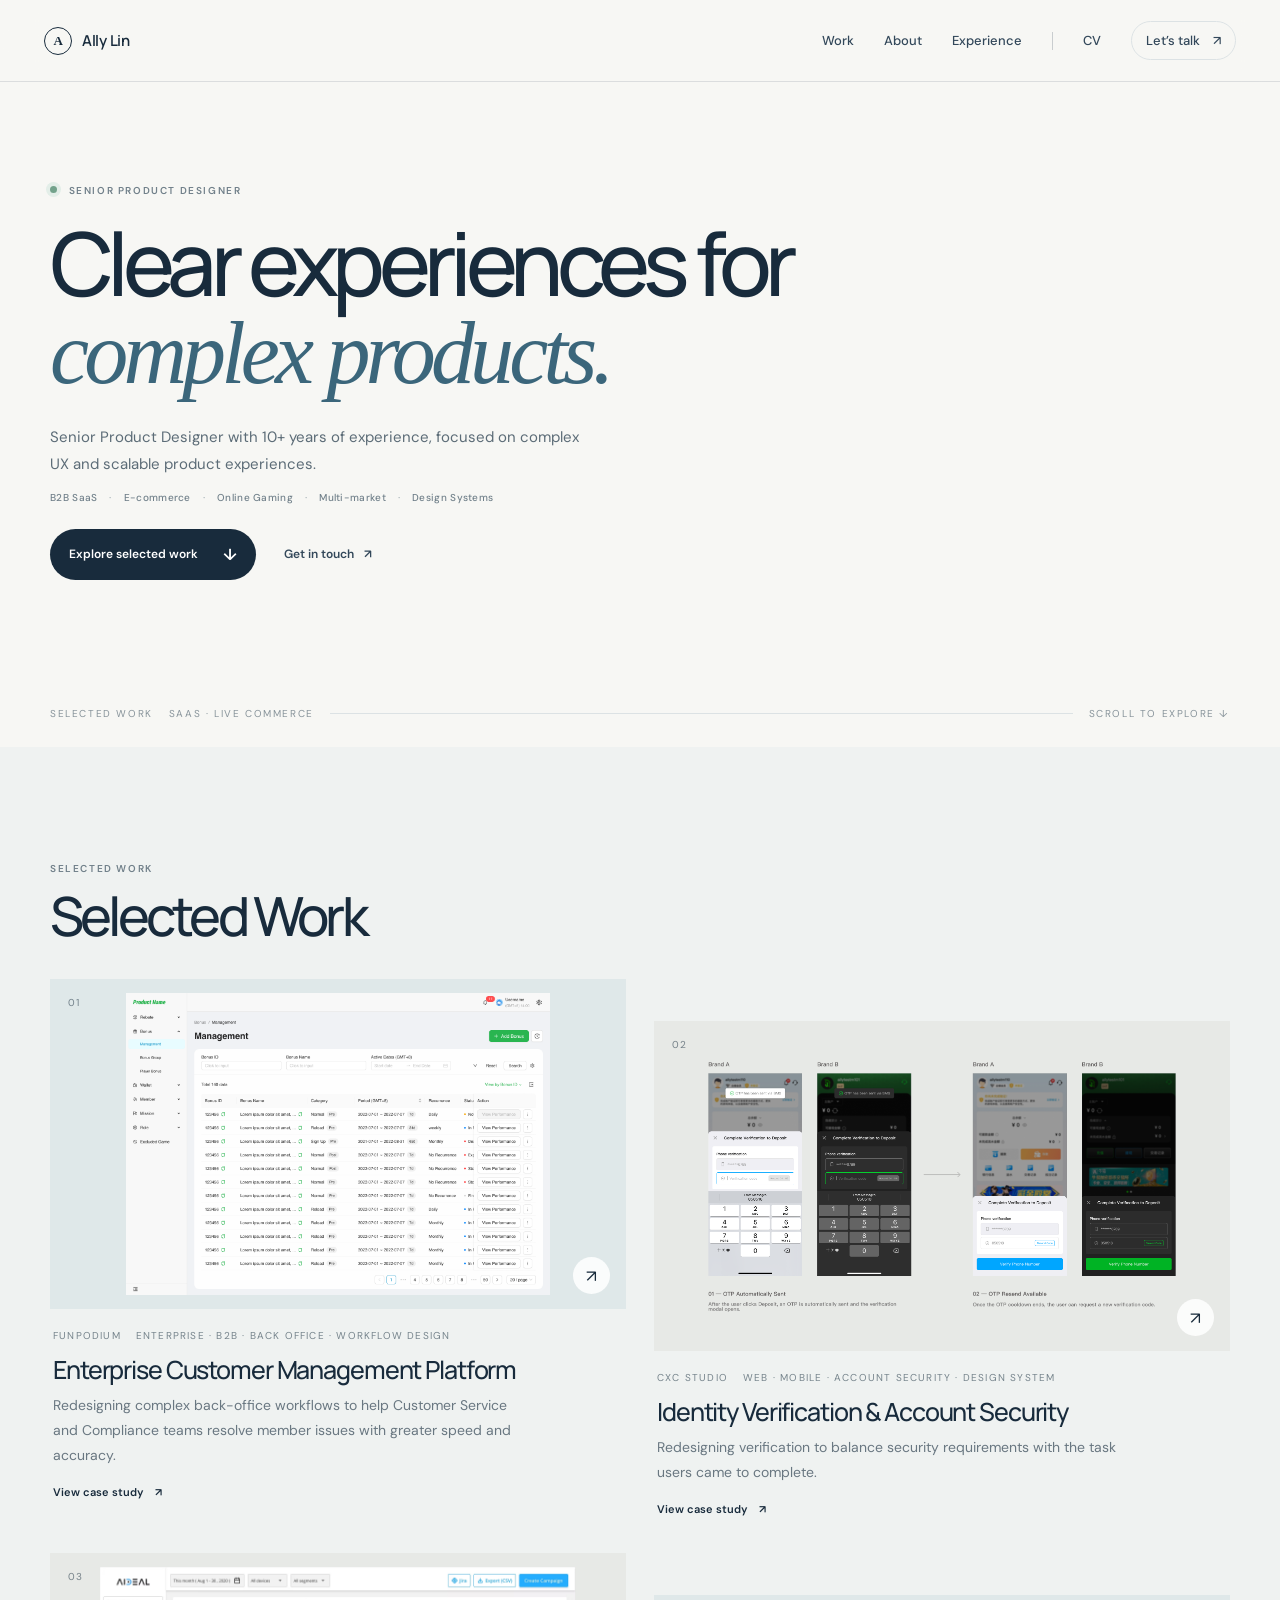
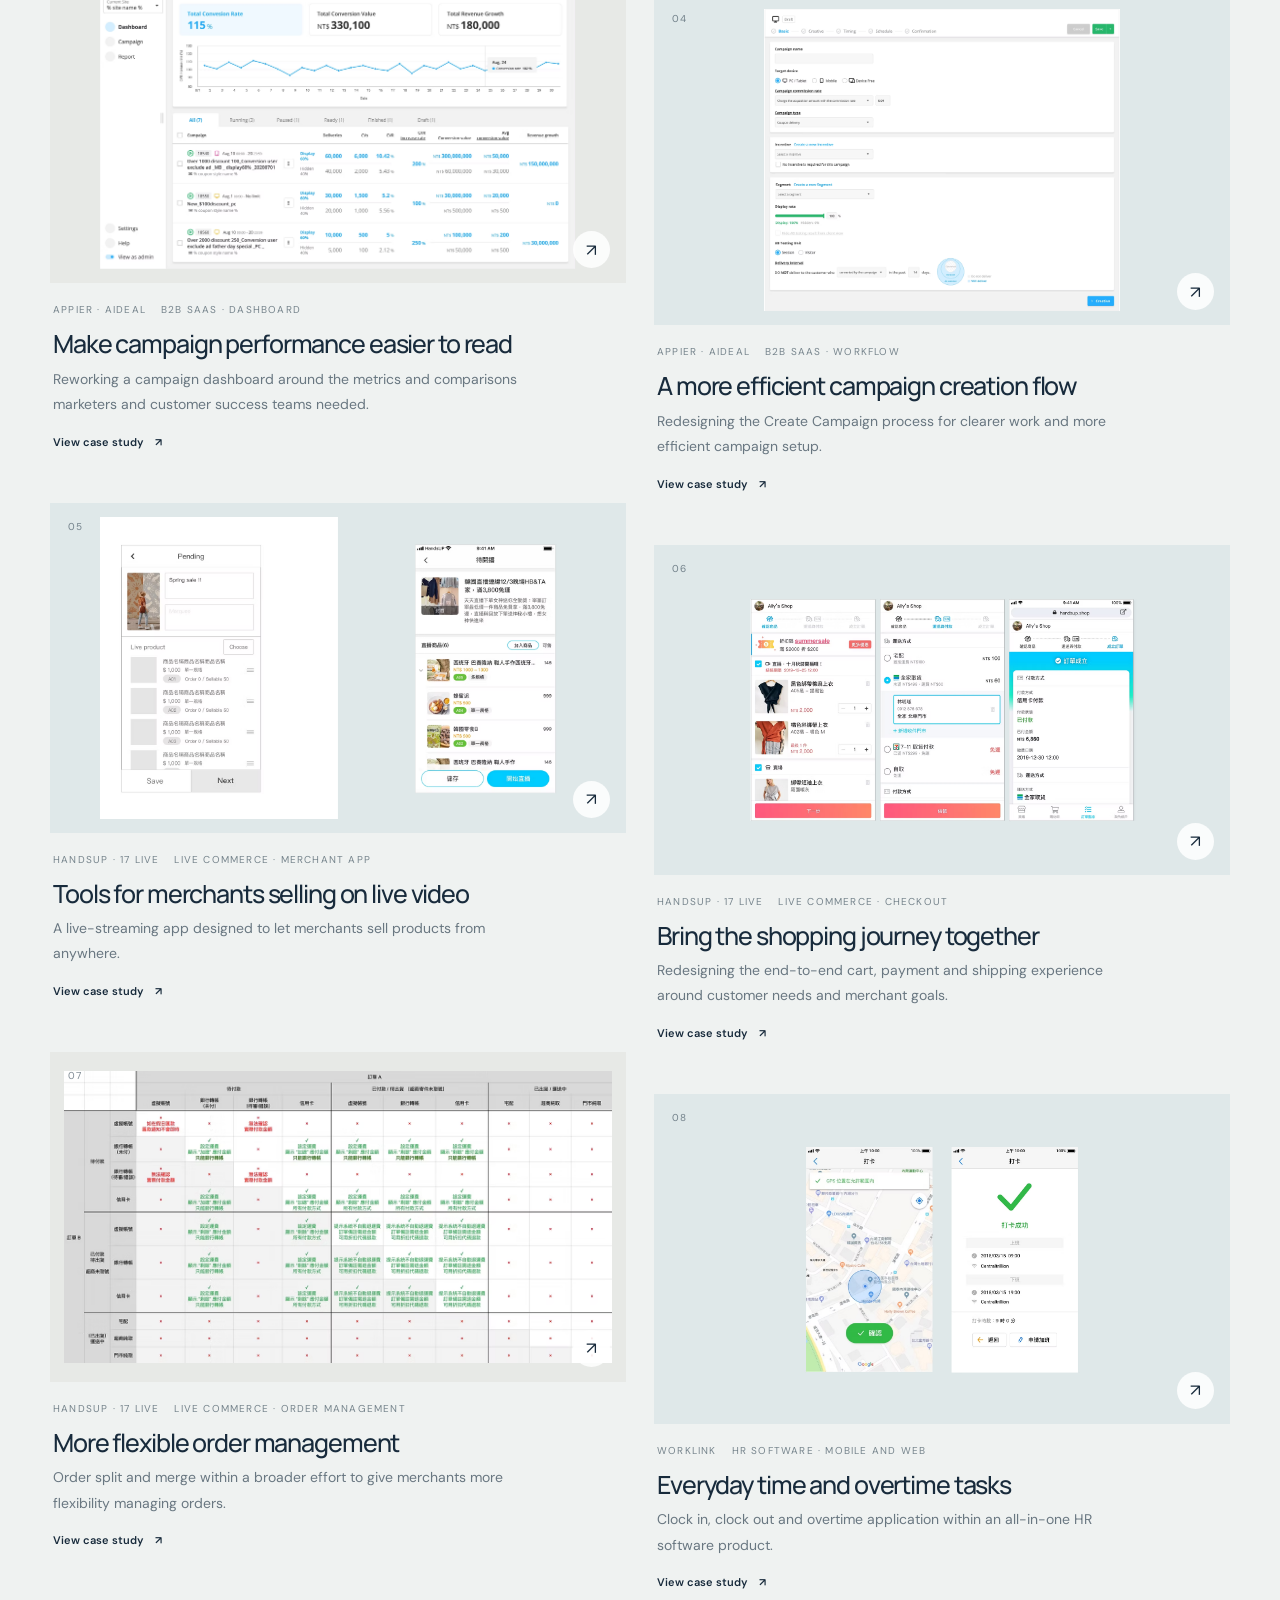
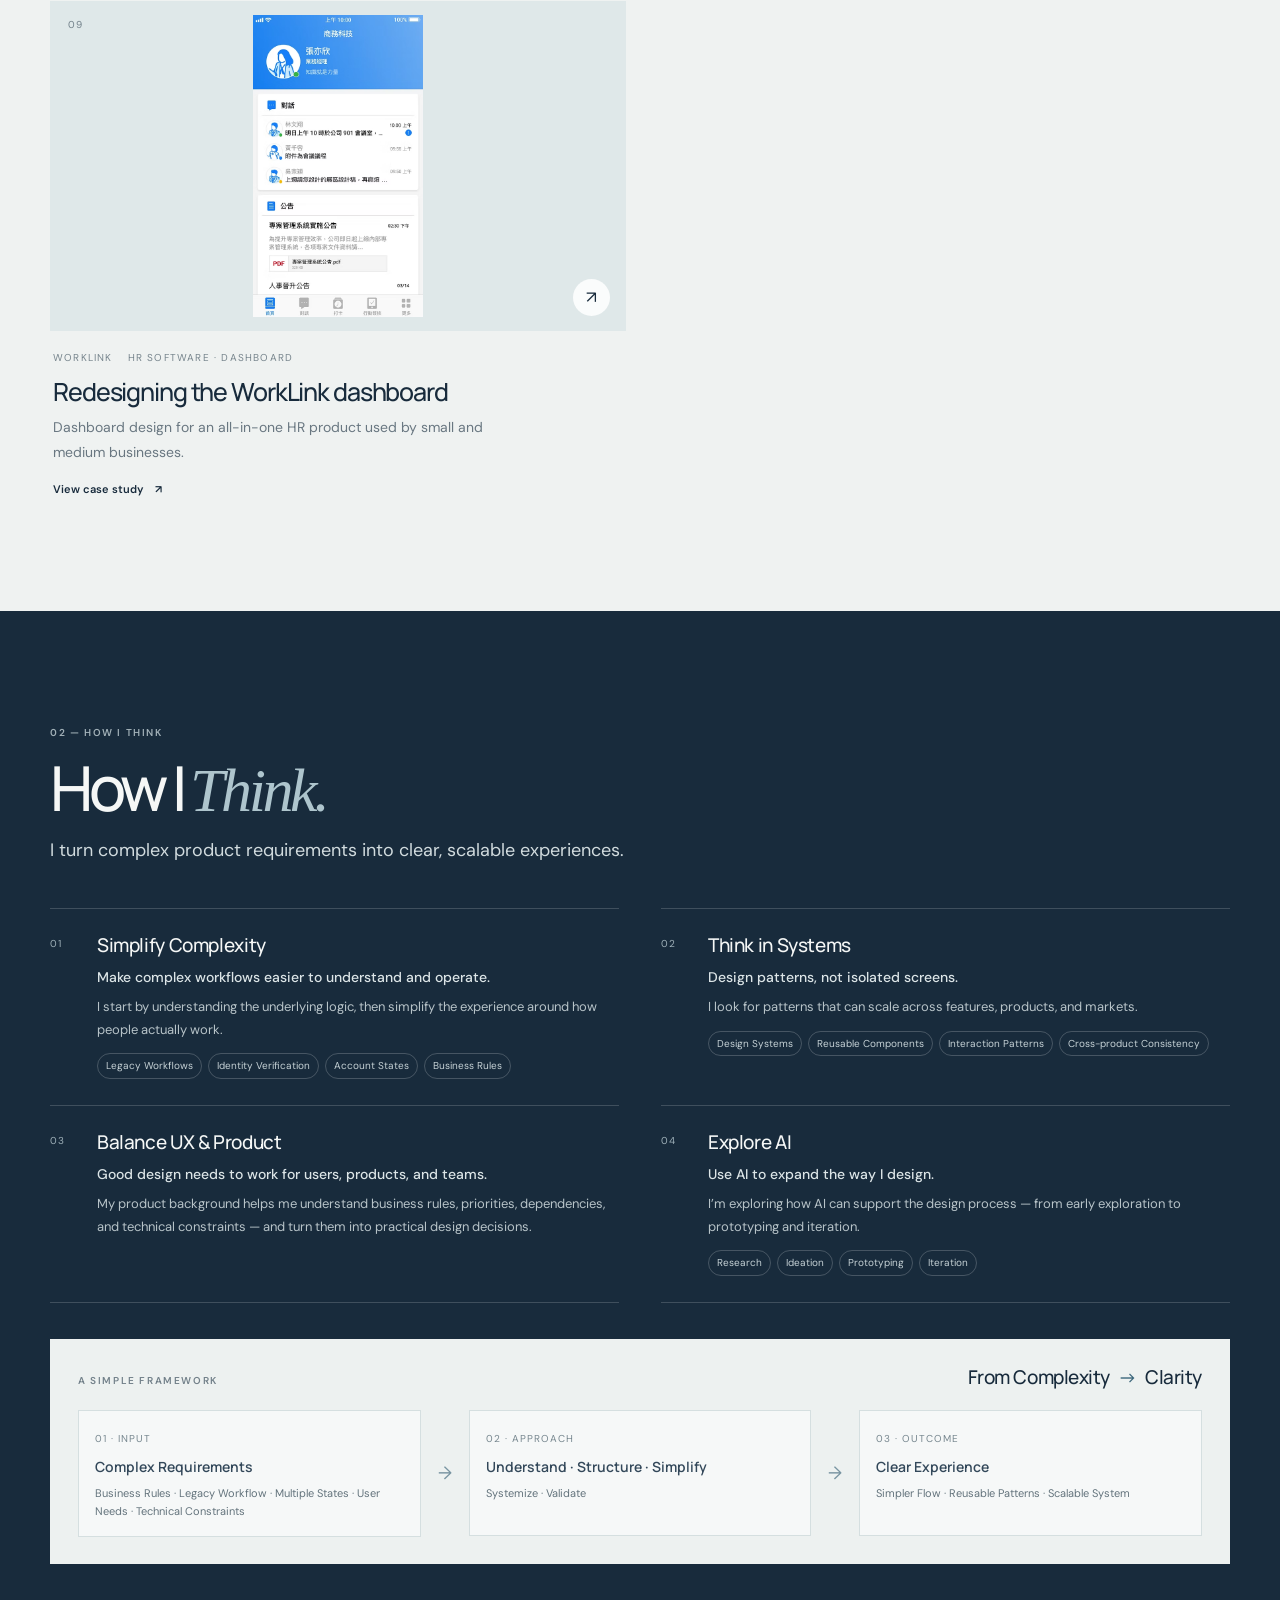
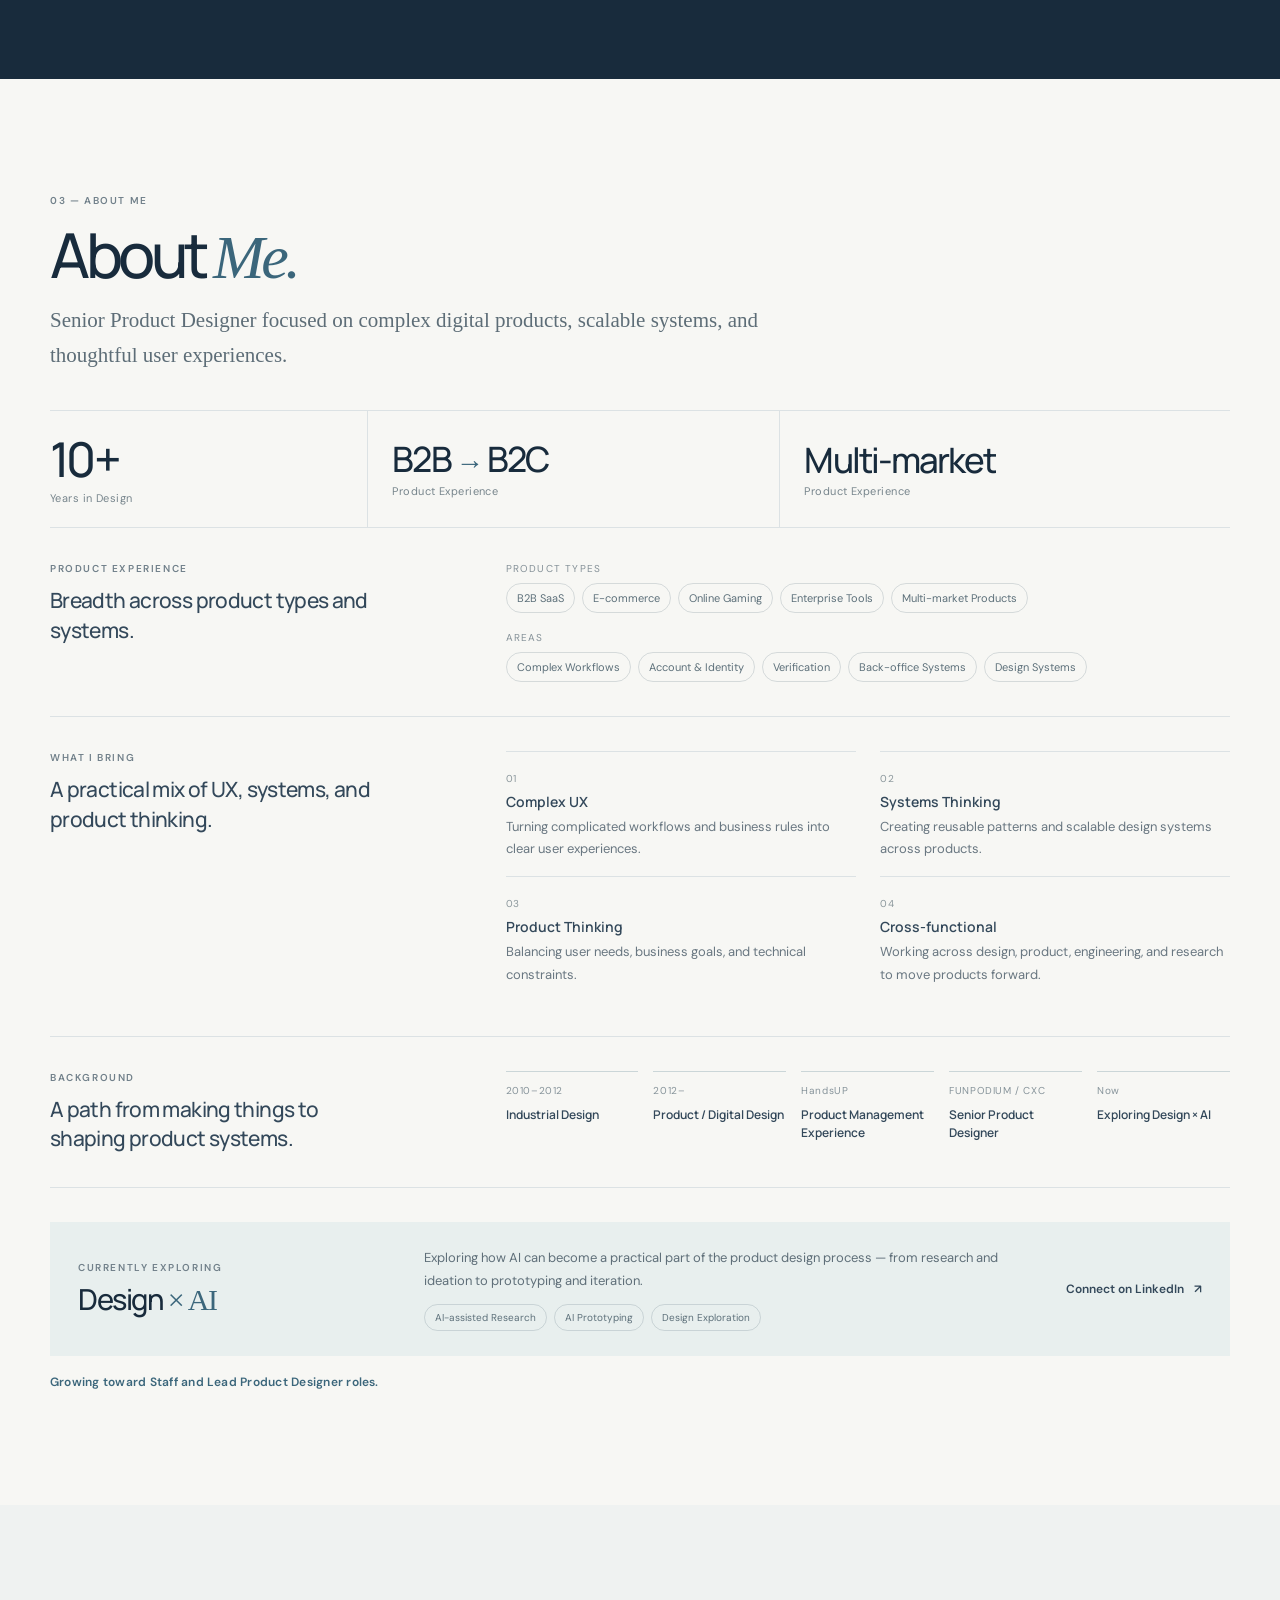
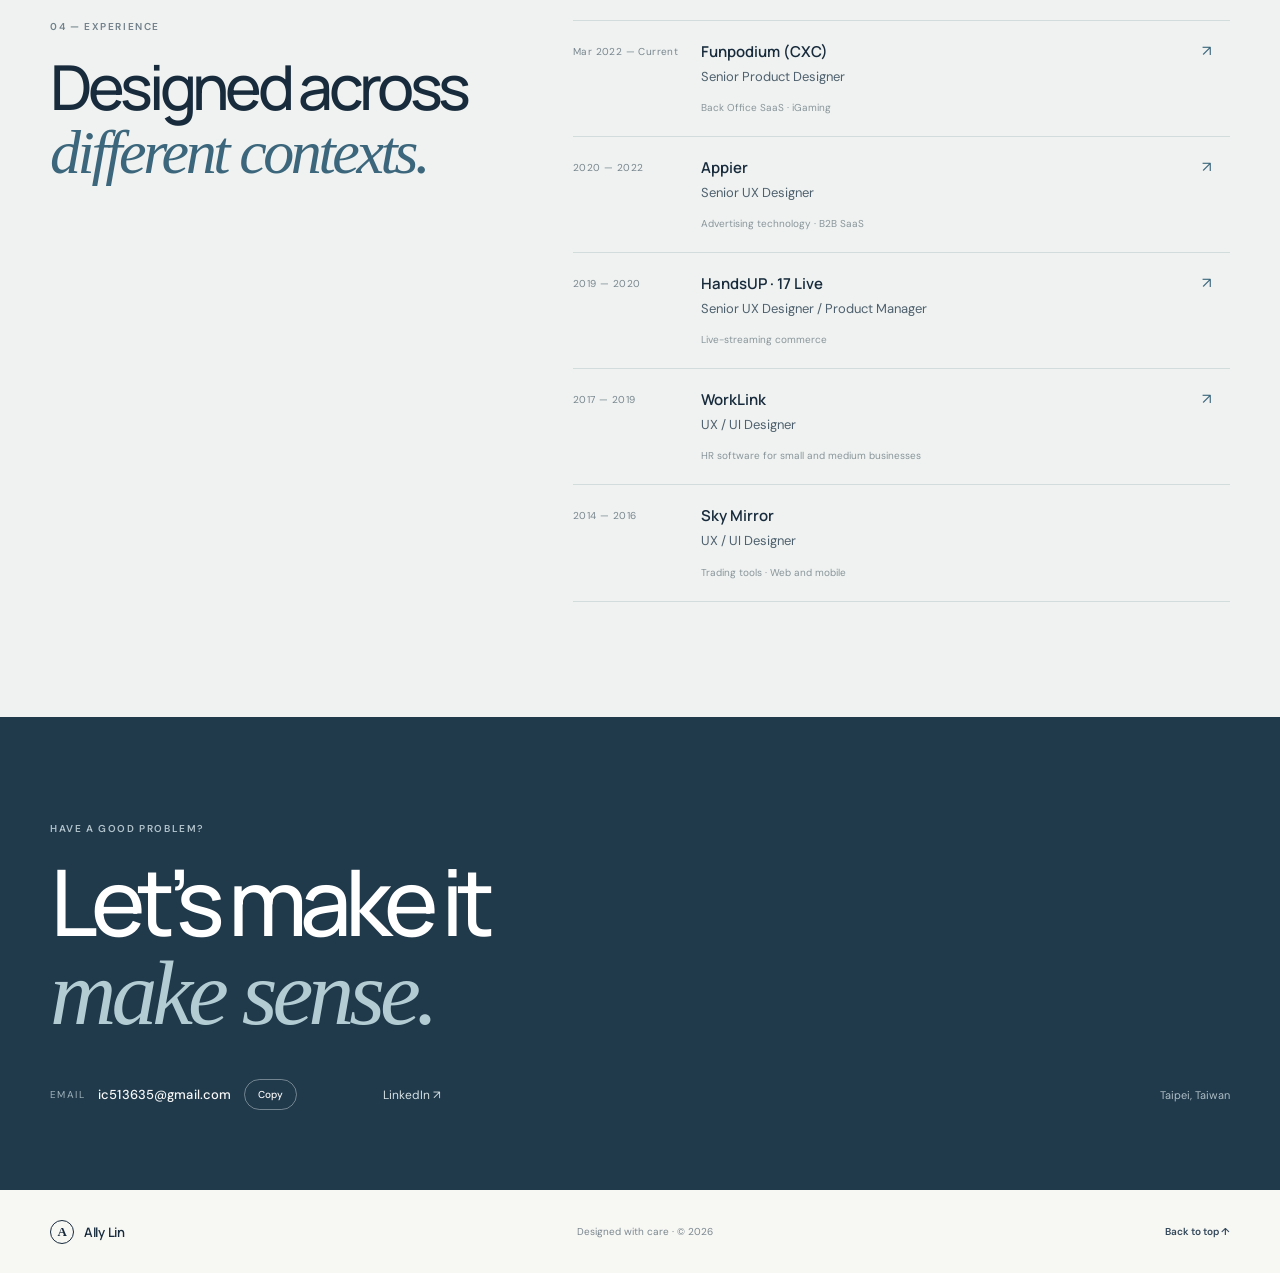
==== commit 7e63ea20: "Add portfolio website" ====
--- a/index.html
+++ b/index.html
@@ -26,8 +26,8 @@
     <section class="hero wrap">
       <div class="hero-copy">
         <p class="eyebrow"><span class="status-dot"></span> SENIOR PRODUCT DESIGNER</p>
-        <h1>Good design starts with <em>the right problem.</em></h1>
-        <p class="hero-intro">I design digital products, from complex workflows to the systems behind them.</p>
+        <h1>Clear experiences for <em>complex products.</em></h1>
+        <p class="hero-intro">Senior Product Designer with 10+ years of experience, focused on complex UX and scalable product experiences.</p>
         <div class="hero-tags" aria-label="Product experience and focus areas"><span>B2B SaaS</span><span>E-commerce</span><span>Online Gaming</span><span>Multi-market</span><span>Design Systems</span></div>
         <div class="hero-actions"><a class="button button-dark" href="#work">Explore selected work <span>↓</span></a><a class="text-link" href="#contact">Get in touch <span>↗</span></a></div>
       </div>
@@ -37,7 +37,8 @@
     <section id="work" class="work-section section-pad" lang="en">
       <div class="wrap">
         <div class="section-heading">
-          <div><h2>Selected Work</h2><p class="section-aside">A look at the products and workflows I’ve helped shape.</p></div>
+          <div><p class="eyebrow">01 — SELECTED WORK</p><h2>Thoughtful work,<br><em>real product problems.</em></h2></div>
+          <p class="section-aside">A selection of product experiences across different teams and domains. Each one started with understanding what people needed to do.</p>
         </div>
         <div id="project-grid" class="project-grid" aria-live="polite"></div>
       </div>
@@ -55,6 +56,16 @@
           <article class="think-card"><span class="think-index">02</span><h3>Think in Systems</h3><p class="think-promise">Design patterns, not isolated screens.</p><p class="think-detail">I look for patterns that can scale across features, products, and markets.</p><div class="think-tags"><span>Design Systems</span><span>Reusable Components</span><span>Interaction Patterns</span><span>Cross-product Consistency</span></div></article>
           <article class="think-card"><span class="think-index">03</span><h3>Balance UX &amp; Product</h3><p class="think-promise">Good design needs to work for users, products, and teams.</p><p class="think-detail">My product background helps me understand business rules, priorities, dependencies, and technical constraints — and turn them into practical design decisions.</p></article>
           <article class="think-card"><span class="think-index">04</span><h3>Explore AI</h3><p class="think-promise">Use AI to expand the way I design.</p><p class="think-detail">I’m exploring how AI can support the design process — from early exploration to prototyping and iteration.</p><div class="think-tags"><span>Research</span><span>Ideation</span><span>Prototyping</span><span>Iteration</span></div></article>
+        </div>
+        <div class="clarity-framework" aria-labelledby="clarity-title">
+          <div class="clarity-heading"><p class="eyebrow">A SIMPLE FRAMEWORK</p><h3 id="clarity-title">From Complexity <span>→</span> Clarity</h3></div>
+          <div class="clarity-steps">
+            <article><span>01 · INPUT</span><h4>Complex Requirements</h4><p>Business Rules · Legacy Workflow · Multiple States · User Needs · Technical Constraints</p></article>
+            <span class="clarity-arrow" aria-hidden="true">→</span>
+            <article><span>02 · APPROACH</span><h4>Understand · Structure · Simplify</h4><p>Systemize · Validate</p></article>
+            <span class="clarity-arrow" aria-hidden="true">→</span>
+            <article><span>03 · OUTCOME</span><h4>Clear Experience</h4><p>Simpler Flow · Reusable Patterns · Scalable System</p></article>
+          </div>
         </div>
       </div>
     </section>
@@ -103,7 +114,7 @@
       <div class="wrap experience-grid">
         <div><p class="eyebrow">04 — EXPERIENCE</p><h2>Designed across<br><em>different contexts.</em></h2></div>
         <div class="timeline">
-          <article><span class="timeline-date">Mar 2022 – Sep 2026</span><div><h3>Funpodium (CXC)</h3><p>Senior Product Designer</p><small>Back Office SaaS · iGaming</small></div><a href="case.html?project=funpodium" aria-label="View FUNPODIUM case study">↗</a></article>
+          <article><span class="timeline-date">Mar 2022 — Current</span><div><h3>Funpodium (CXC)</h3><p>Senior Product Designer</p><small>Back Office SaaS · iGaming</small></div><a href="case.html?project=funpodium" aria-label="View FUNPODIUM case study">↗</a></article>
           <article><span class="timeline-date">2020 — 2022</span><div><h3>Appier</h3><p>Senior UX Designer</p><small>Advertising technology · B2B SaaS</small></div><a href="case.html?project=aideal-dashboard" aria-label="View AiDeal campaign dashboard case study">↗</a></article>
           <article><span class="timeline-date">2019 — 2020</span><div><h3>HandsUP · 17 Live</h3><p>Senior UX Designer / Product Manager</p><small>Live-streaming commerce</small></div><a href="case.html?project=handsup-cart" aria-label="View HandsUP shopping cart case study">↗</a></article>
           <article><span class="timeline-date">2017 — 2019</span><div><h3>WorkLink</h3><p>UX / UI Designer</p><small>HR software for small and medium businesses</small></div><a href="case.html?project=worklink-dashboard" aria-label="View WorkLink dashboard case study">↗</a></article>
@@ -113,7 +124,7 @@
     </section>
 
     <section id="contact" class="contact-section">
-      <div class="wrap contact-inner"><p class="eyebrow">HAVE A GOOD PROBLEM?</p><h2>Let’s make it<br><em>make sense.</em></h2><div class="contact-bottom"><div class="email-copy"><span class="contact-label">EMAIL</span><span class="contact-email">ic513635@gmail.com</span><button class="copy-button" type="button" data-copy-email="ic513635@gmail.com" aria-label="Copy email address">Copy</button><span class="copy-status" role="status" aria-live="polite"></span></div><a class="contact-link" href="https://www.linkedin.com/in/allycylin/" target="_blank" rel="noreferrer">LinkedIn ↗</a></div></div>
+      <div class="wrap contact-inner"><p class="eyebrow">HAVE A GOOD PROBLEM?</p><h2>Let’s make it<br><em>make sense.</em></h2><div class="contact-bottom"><div class="email-copy"><span class="contact-label">EMAIL</span><span class="contact-email">ic513635@gmail.com</span><button class="copy-button" type="button" data-copy-email="ic513635@gmail.com" aria-label="Copy email address">Copy</button><span class="copy-status" role="status" aria-live="polite"></span></div><a class="contact-link" href="https://www.linkedin.com/in/allycylin/" target="_blank" rel="noreferrer">LinkedIn ↗</a><span class="contact-location">Taipei, Taiwan</span></div></div>
     </section>
   </main>
   <footer class="site-footer wrap"><a class="wordmark" href="index.html"><span class="wordmark-mark">A</span><span>Ally Lin</span></a><span>Designed with care · © <span id="year"></span></span><a href="#top" onclick="window.scrollTo({top:0,behavior:'smooth'});return false;">Back to top ↑</a></footer>
--- a/styles.css
+++ b/styles.css
@@ -198,11 +198,3 @@
 @media(max-width:680px){.cv-across-grid{grid-template-columns:1fr;gap:10px}.cv-phase{padding-left:12px}.cv-phase-heading{align-items:flex-start;flex-direction:column;gap:2px}.cv-phase-heading h3{font-size:13px}.cv-positioning{font-size:12px;line-height:1.65}}
 .work-section .project-media{width:100%;min-width:0}
 @media(max-width:680px){.work-section .project-grid{grid-template-columns:1fr}}
-
-/* Selected Work heading copy alignment */
-.work-section .section-heading h2{margin-top:-32px}
-.work-section .section-heading .section-aside{max-width:none;white-space:nowrap}
-@media(max-width:680px){.work-section .section-heading .section-aside{max-width:295px;white-space:normal}}
-
-@media(min-width:681px){.hero-intro{white-space:nowrap}}
-.work-section .section-heading .section-aside{margin-top:12px}
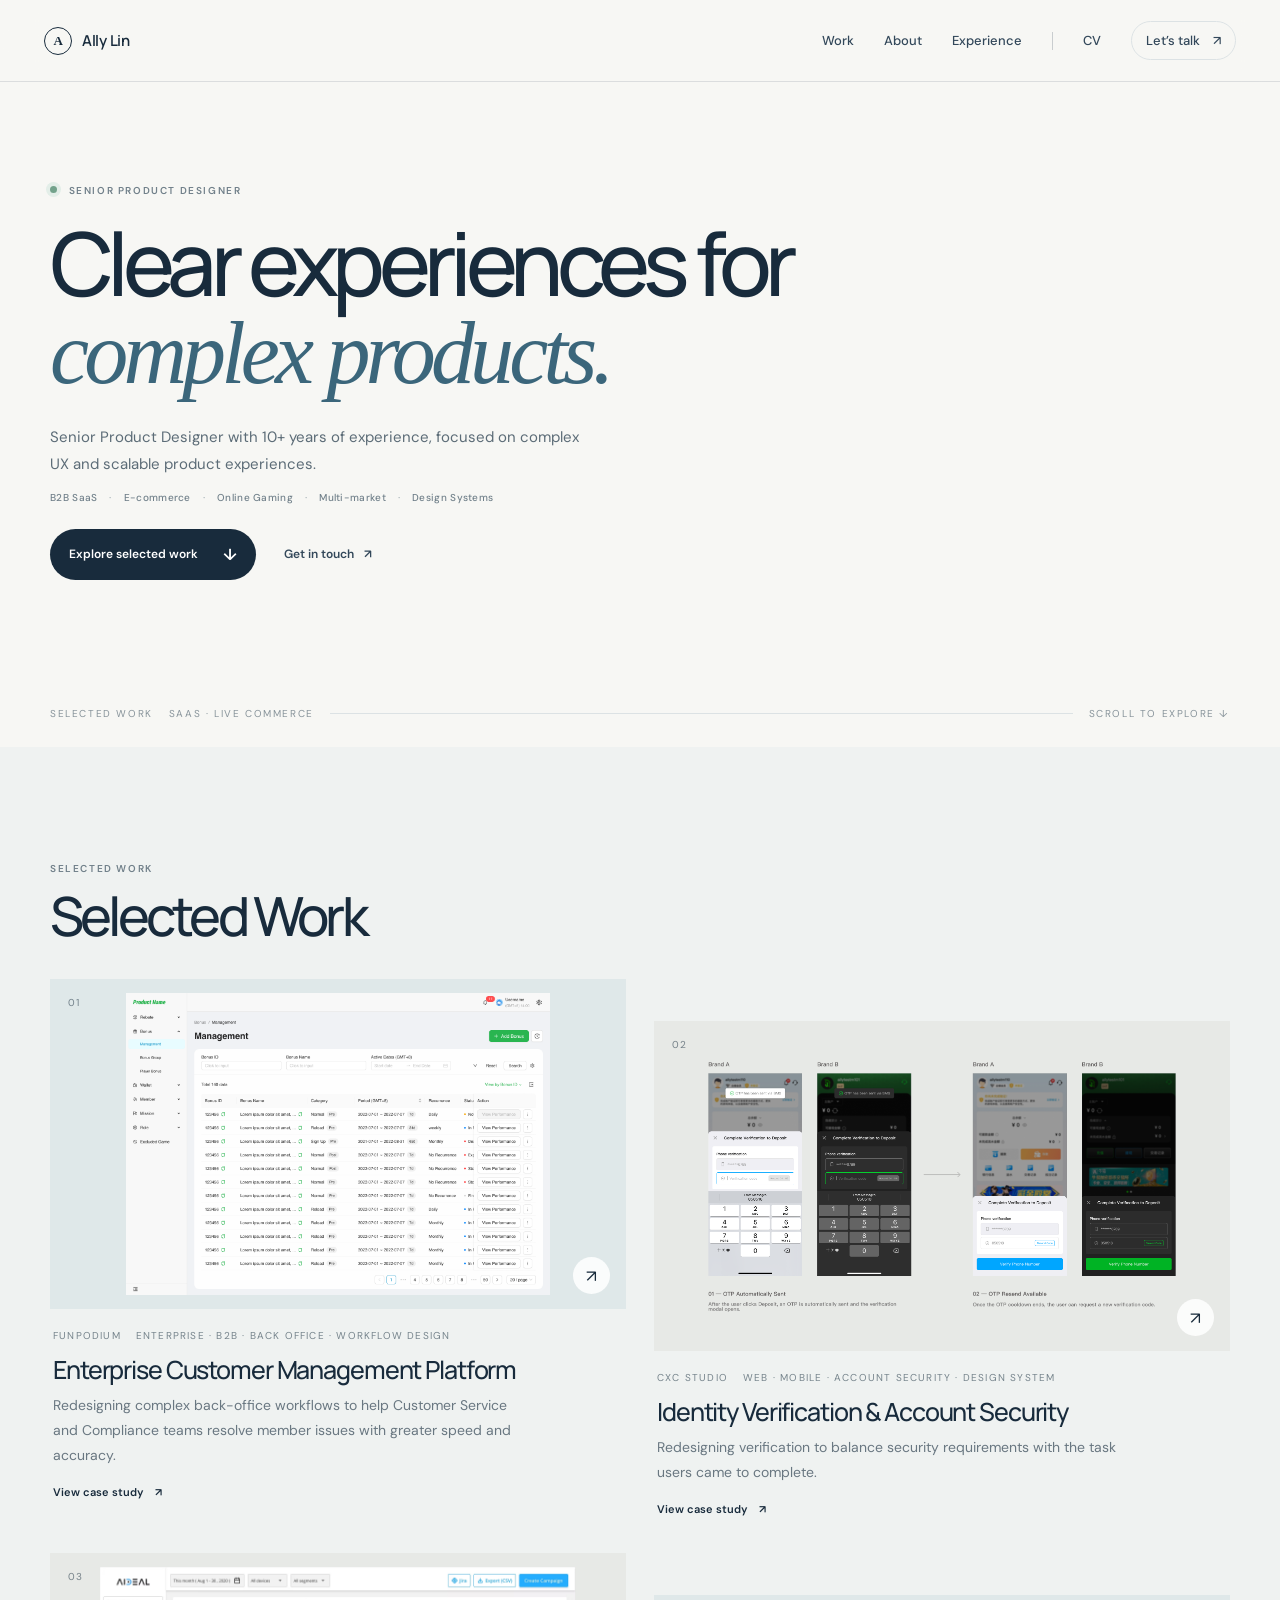
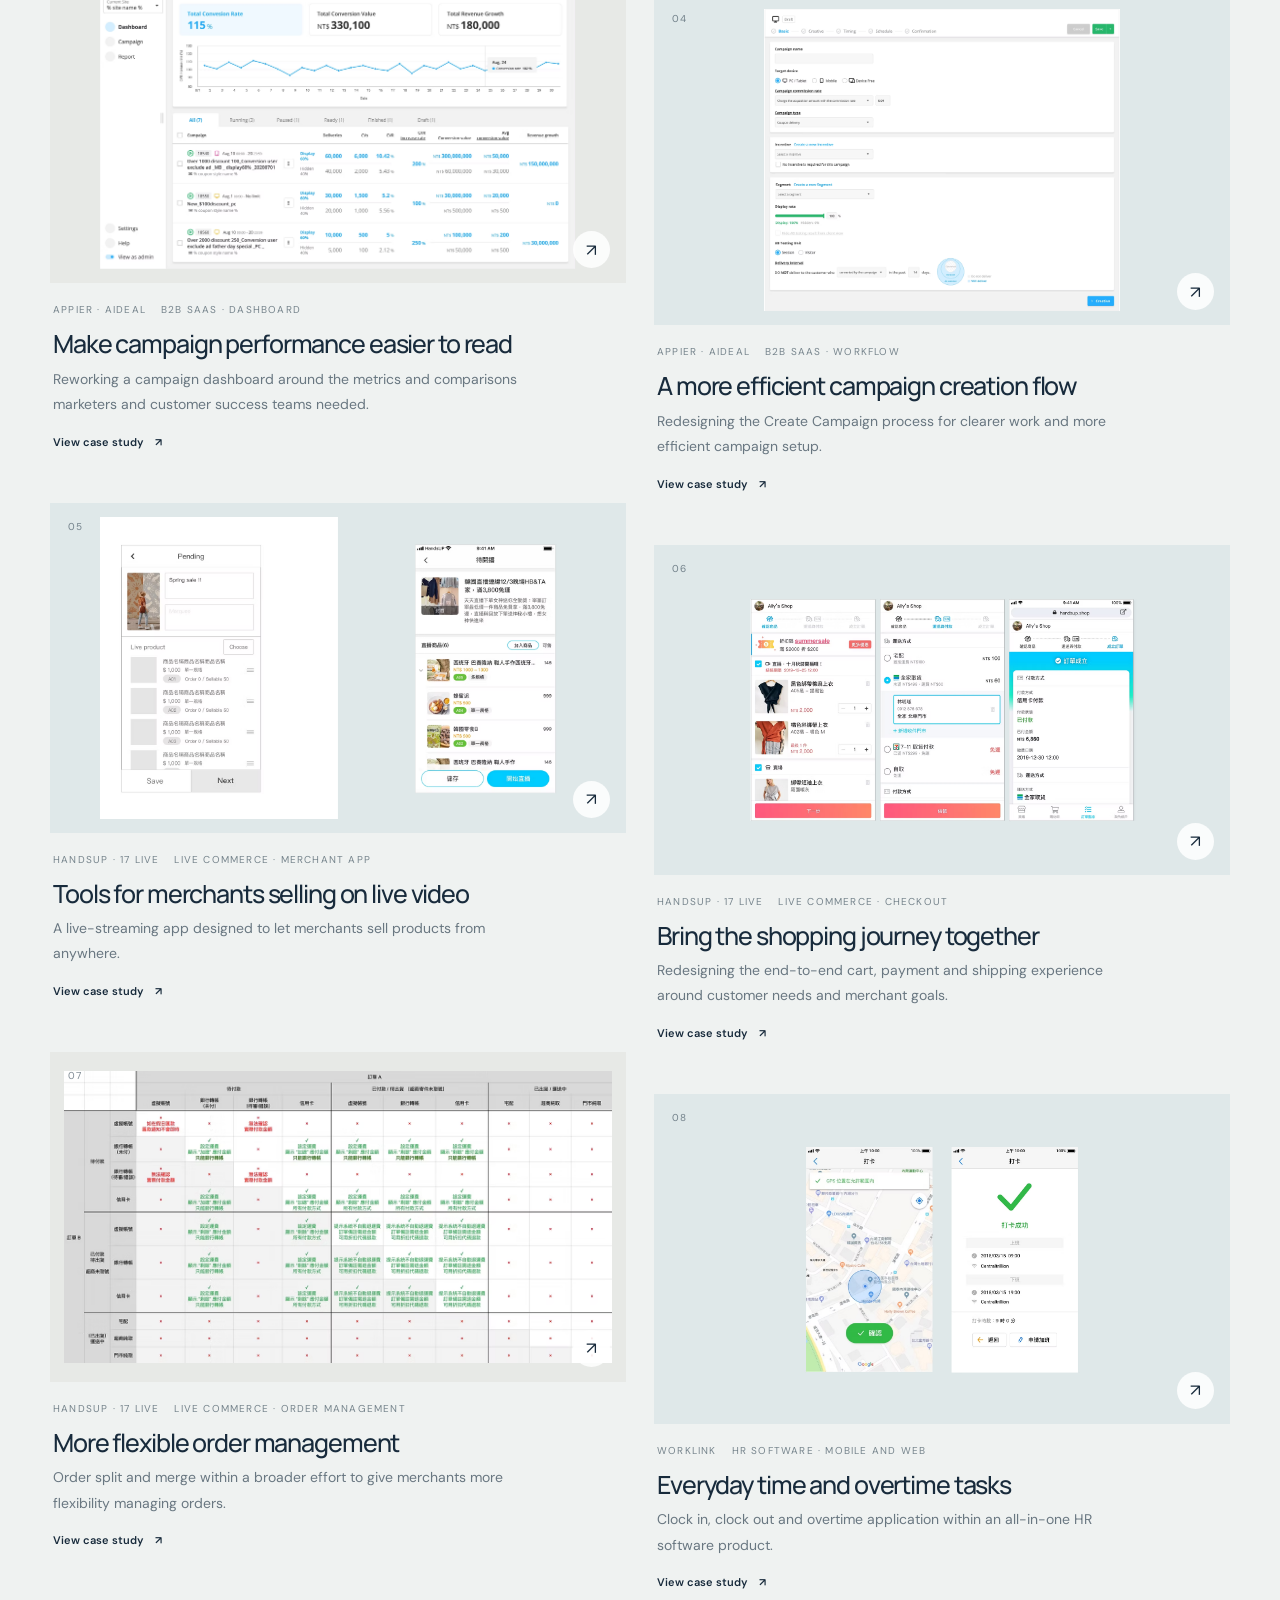
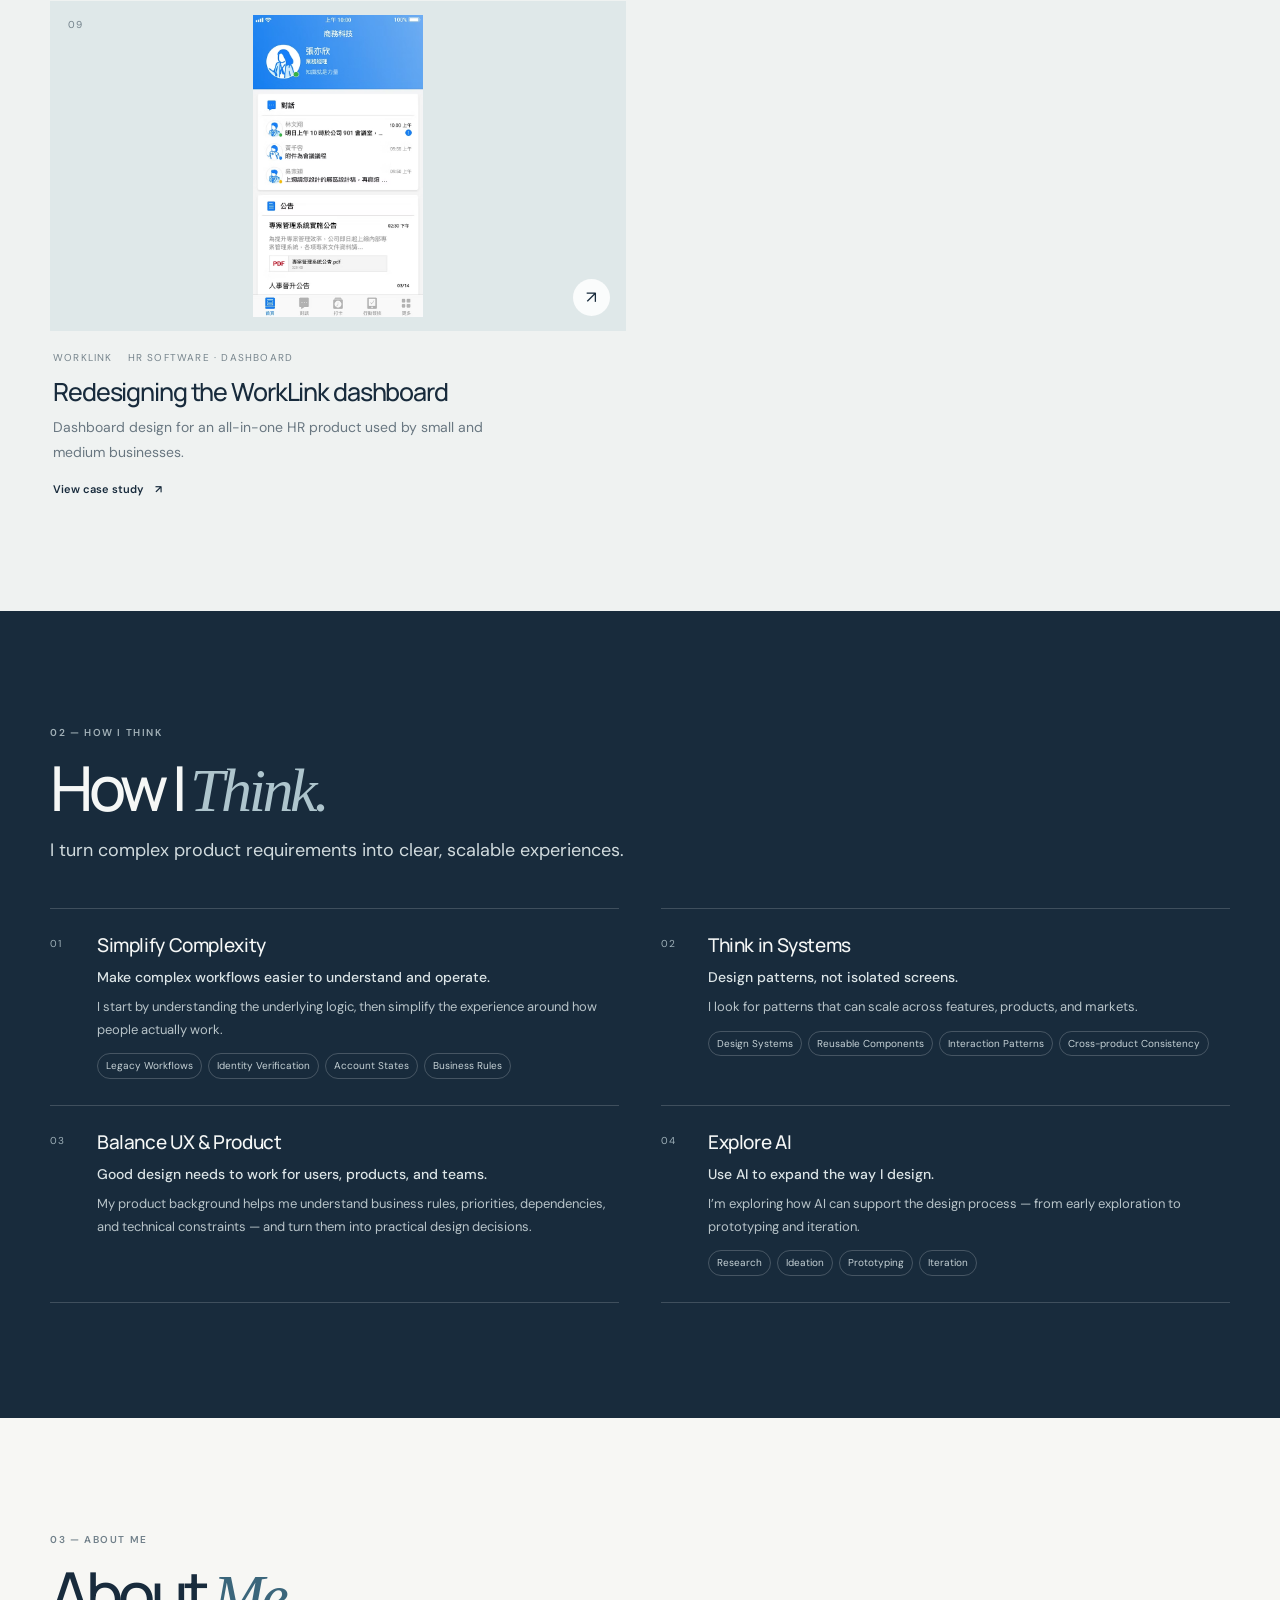
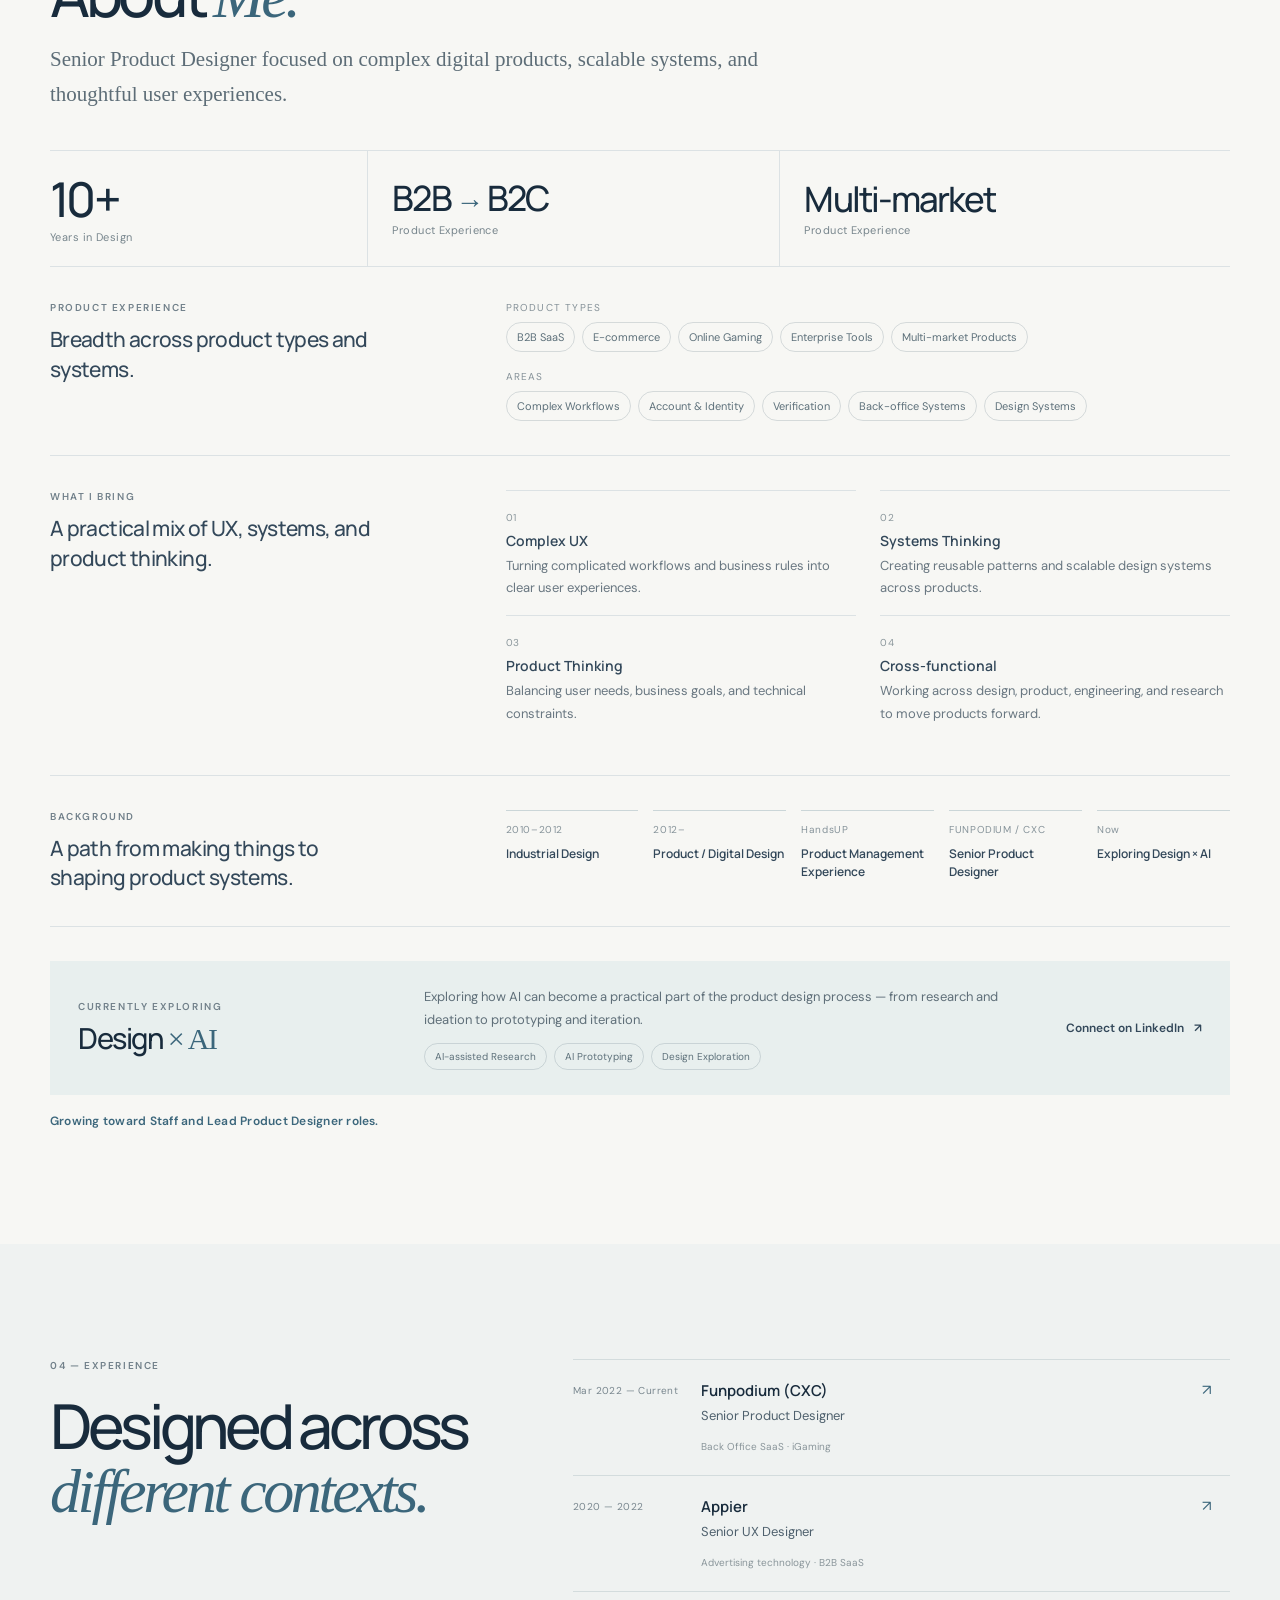
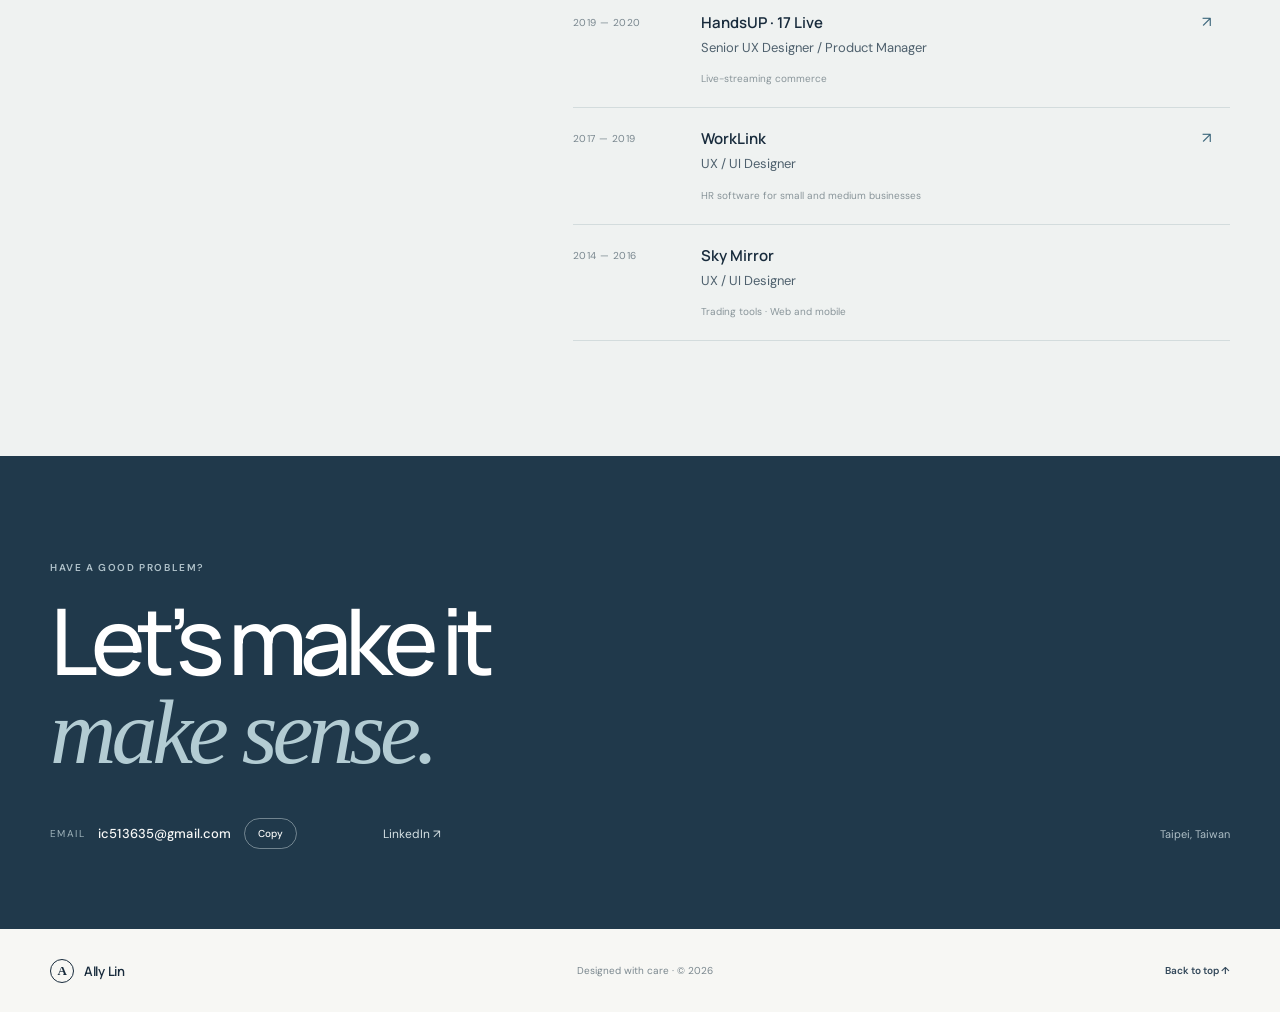
==== commit 71c152b5: "Remove A Simple Framework section" ====
--- a/index.html
+++ b/index.html
@@ -56,16 +56,6 @@
           <article class="think-card"><span class="think-index">02</span><h3>Think in Systems</h3><p class="think-promise">Design patterns, not isolated screens.</p><p class="think-detail">I look for patterns that can scale across features, products, and markets.</p><div class="think-tags"><span>Design Systems</span><span>Reusable Components</span><span>Interaction Patterns</span><span>Cross-product Consistency</span></div></article>
           <article class="think-card"><span class="think-index">03</span><h3>Balance UX &amp; Product</h3><p class="think-promise">Good design needs to work for users, products, and teams.</p><p class="think-detail">My product background helps me understand business rules, priorities, dependencies, and technical constraints — and turn them into practical design decisions.</p></article>
           <article class="think-card"><span class="think-index">04</span><h3>Explore AI</h3><p class="think-promise">Use AI to expand the way I design.</p><p class="think-detail">I’m exploring how AI can support the design process — from early exploration to prototyping and iteration.</p><div class="think-tags"><span>Research</span><span>Ideation</span><span>Prototyping</span><span>Iteration</span></div></article>
-        </div>
-        <div class="clarity-framework" aria-labelledby="clarity-title">
-          <div class="clarity-heading"><p class="eyebrow">A SIMPLE FRAMEWORK</p><h3 id="clarity-title">From Complexity <span>→</span> Clarity</h3></div>
-          <div class="clarity-steps">
-            <article><span>01 · INPUT</span><h4>Complex Requirements</h4><p>Business Rules · Legacy Workflow · Multiple States · User Needs · Technical Constraints</p></article>
-            <span class="clarity-arrow" aria-hidden="true">→</span>
-            <article><span>02 · APPROACH</span><h4>Understand · Structure · Simplify</h4><p>Systemize · Validate</p></article>
-            <span class="clarity-arrow" aria-hidden="true">→</span>
-            <article><span>03 · OUTCOME</span><h4>Clear Experience</h4><p>Simpler Flow · Reusable Patterns · Scalable System</p></article>
-          </div>
         </div>
       </div>
     </section>
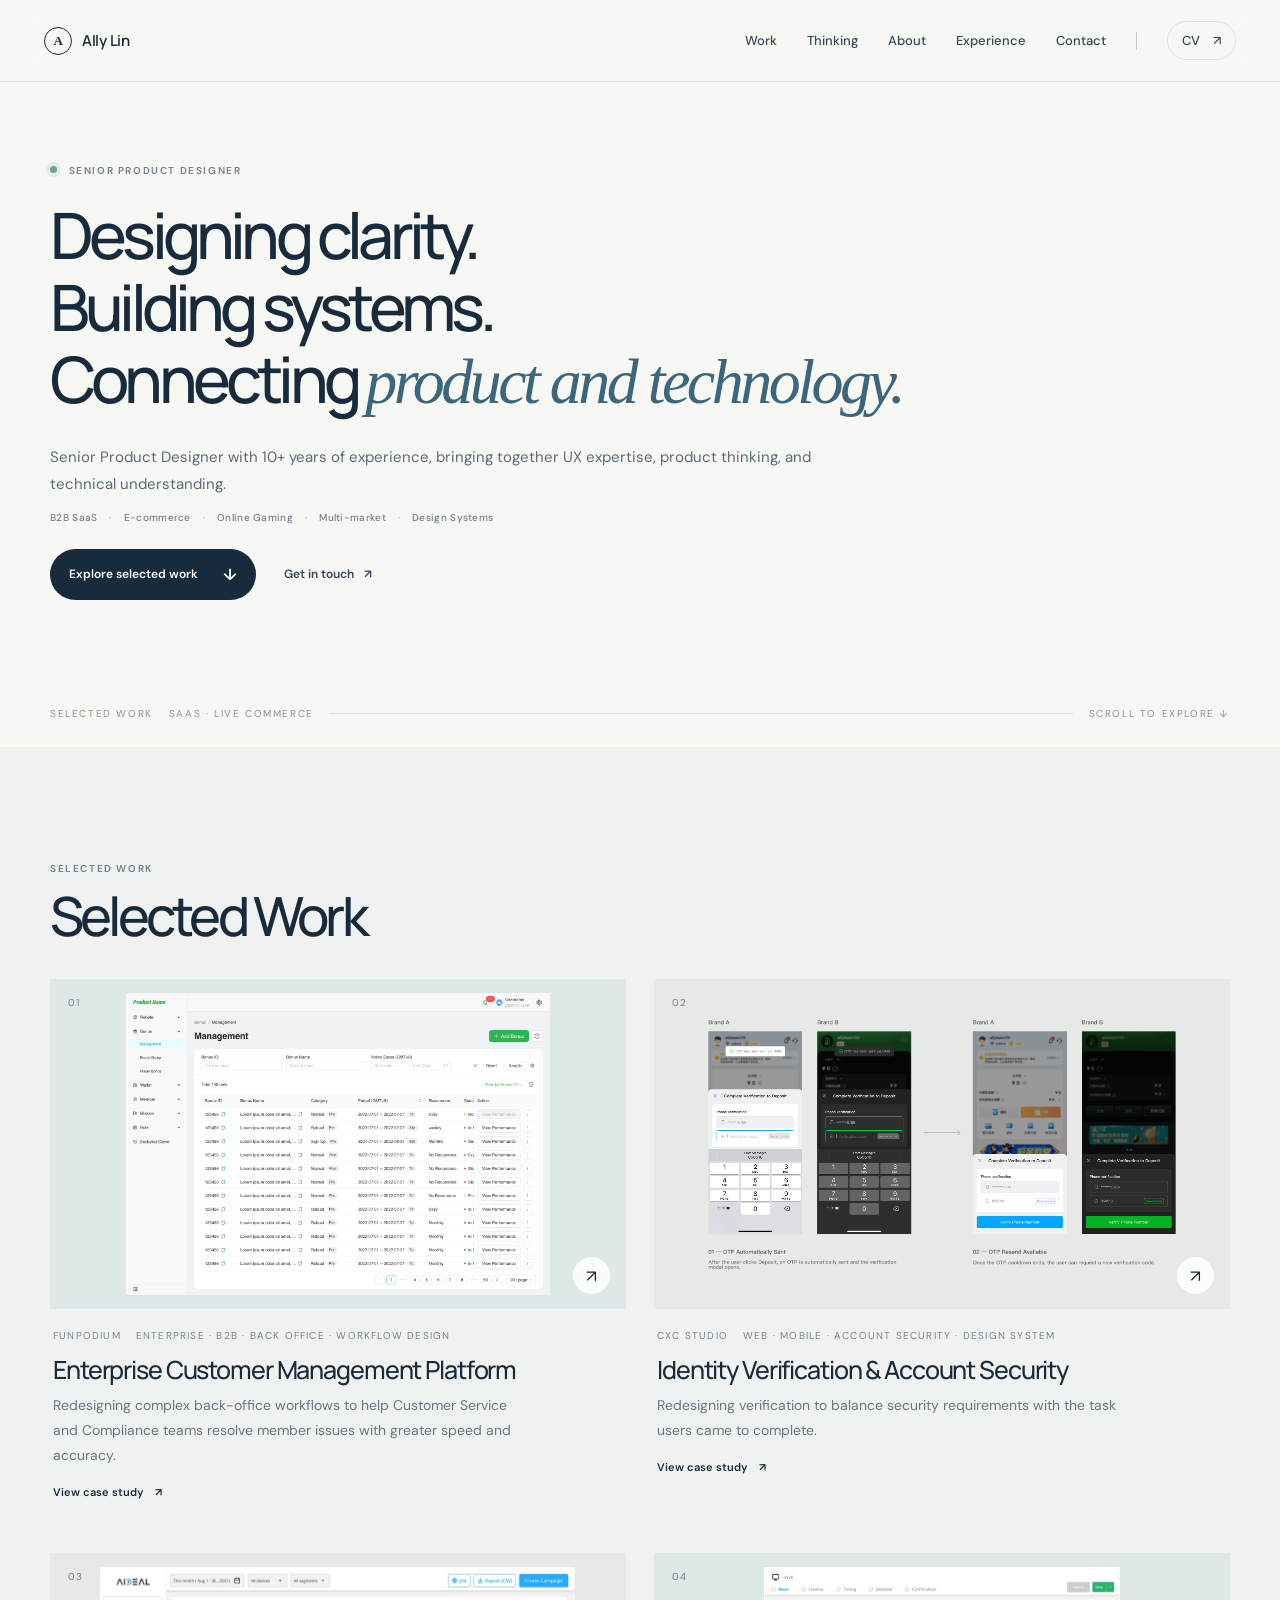
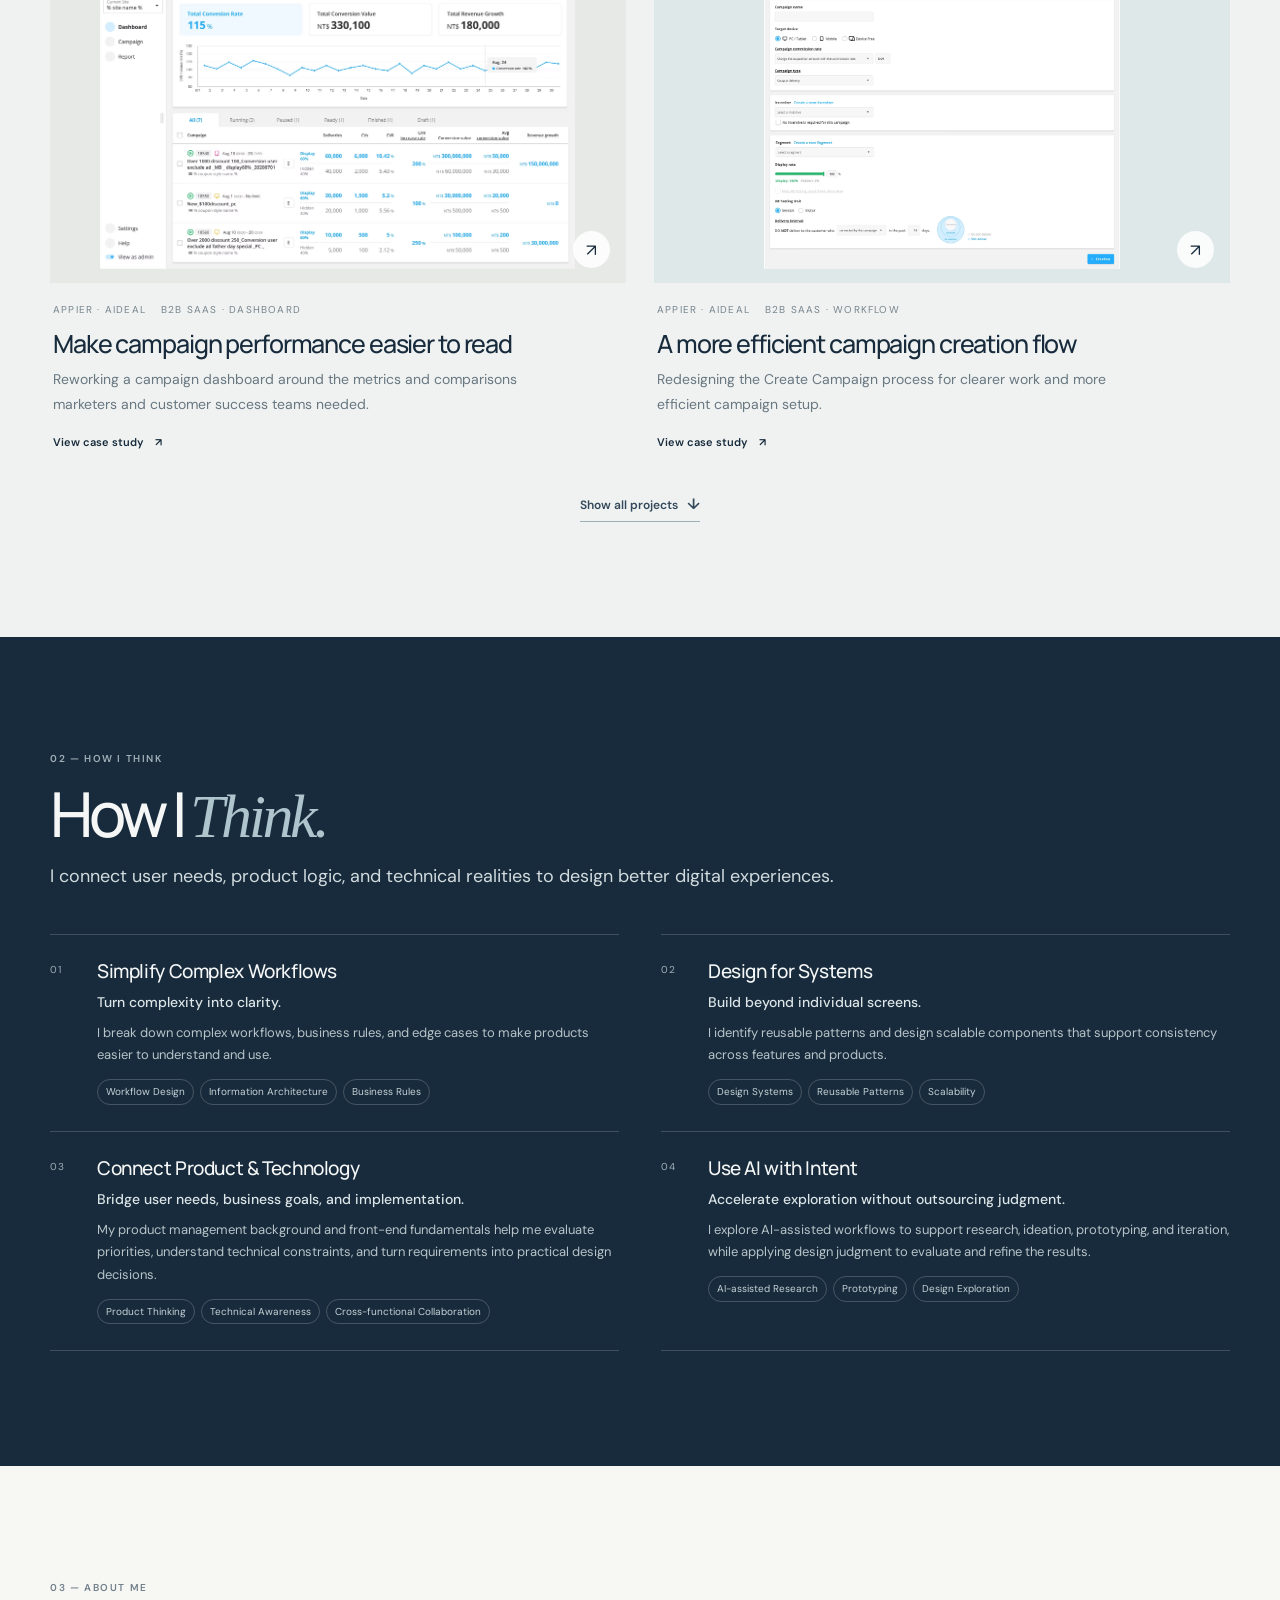
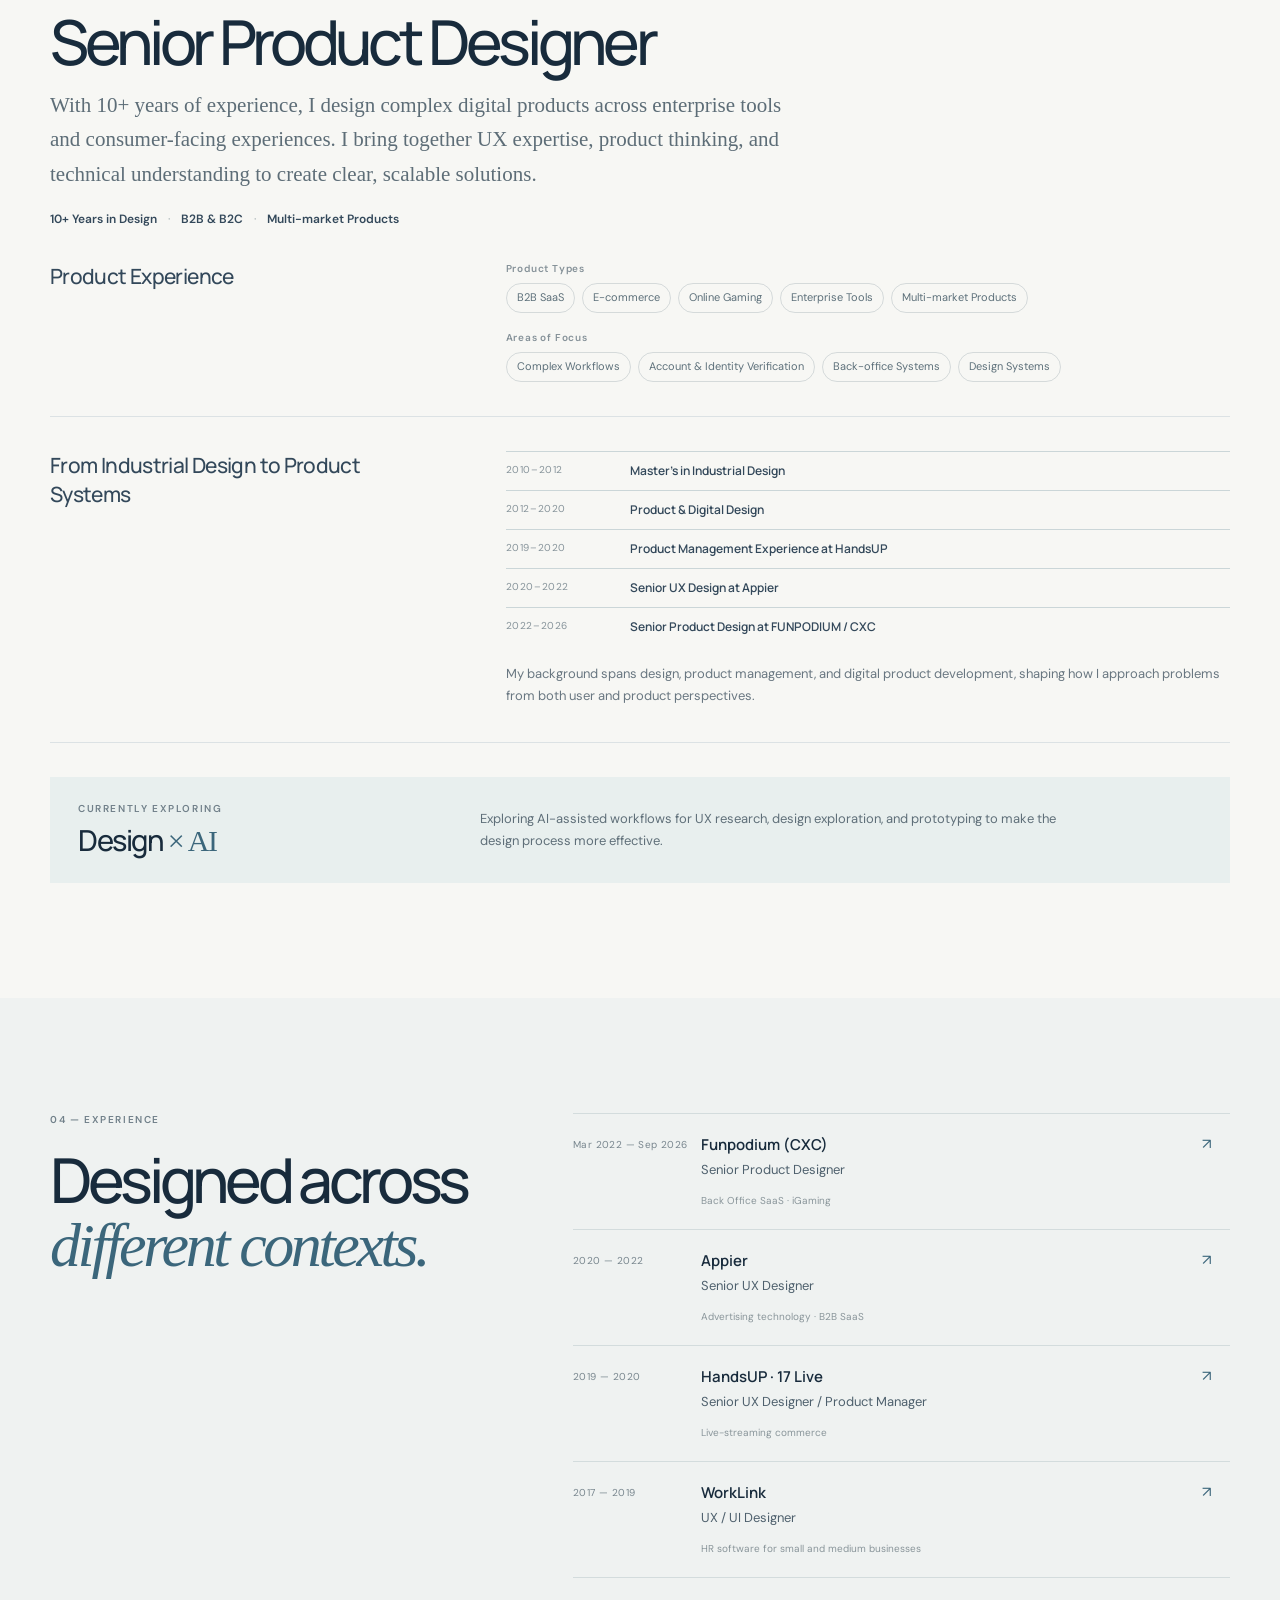
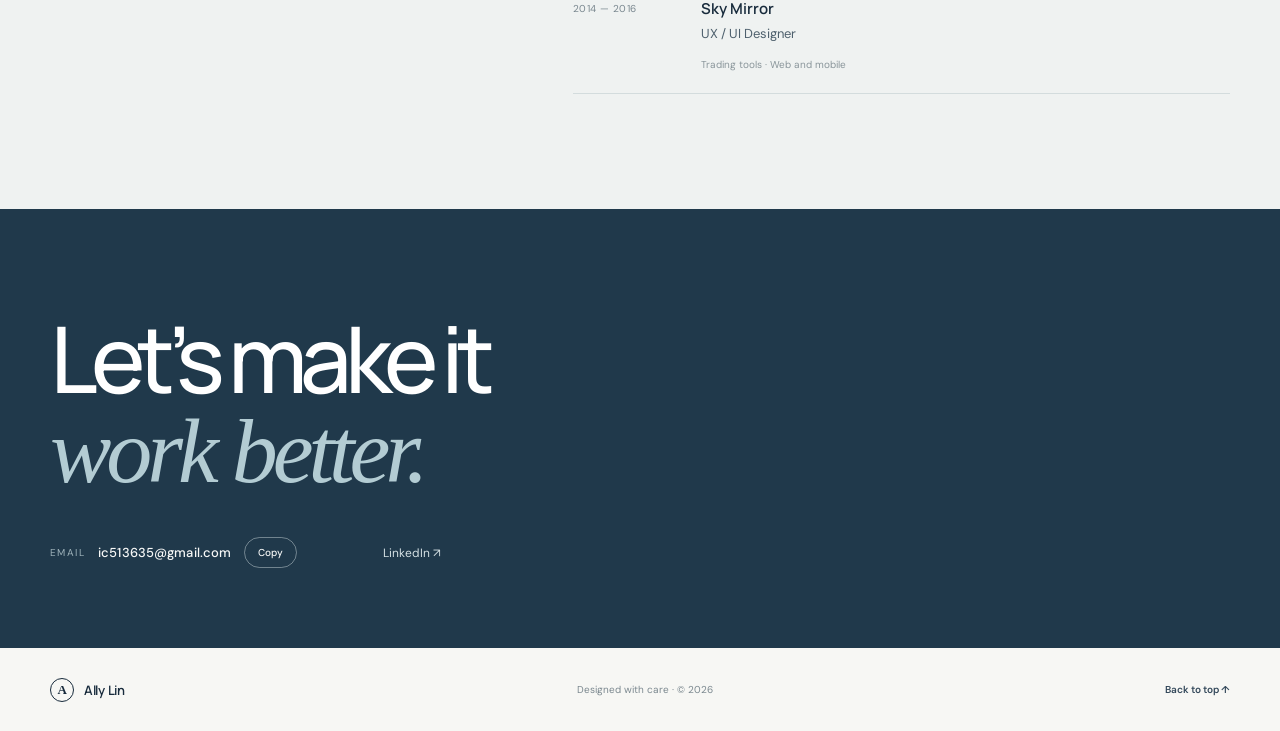
==== commit 1ef10ab0: "Update portfolio content and navigation" ====
--- a/index.html
+++ b/index.html
@@ -18,7 +18,7 @@
     <a class="wordmark" href="index.html" aria-label="Ally Lin home"><span class="wordmark-mark">A</span><span>Ally Lin</span></a>
     <button class="menu-toggle" aria-expanded="false" aria-controls="primary-nav" aria-label="Open navigation"><span></span><span></span></button>
     <nav id="primary-nav" class="primary-nav" aria-label="Main navigation">
-      <a href="#work">Work</a><a href="#about">About</a><a href="#experience">Experience</a><span class="nav-divider" aria-hidden="true"></span><a href="cv.html">CV</a><a class="nav-contact" href="#contact">Let’s talk <span>↗</span></a>
+      <a href="#work">Work</a><a href="#thinking">Thinking</a><a href="#about">About</a><a href="#experience">Experience</a><a href="#contact">Contact</a><span class="nav-divider" aria-hidden="true"></span><a class="nav-contact" href="cv.html">CV <span>↗</span></a>
     </nav>
   </header>
 
@@ -26,8 +26,8 @@
     <section class="hero wrap">
       <div class="hero-copy">
         <p class="eyebrow"><span class="status-dot"></span> SENIOR PRODUCT DESIGNER</p>
-        <h1>Clear experiences for <em>complex products.</em></h1>
-        <p class="hero-intro">Senior Product Designer with 10+ years of experience, focused on complex UX and scalable product experiences.</p>
+        <h1><span>Designing clarity.</span><span>Building systems.</span><span>Connecting <em>product and technology.</em></span></h1>
+        <p class="hero-intro">Senior Product Designer with 10+ years of experience, bringing together UX expertise, product thinking, and technical understanding.</p>
         <div class="hero-tags" aria-label="Product experience and focus areas"><span>B2B SaaS</span><span>E-commerce</span><span>Online Gaming</span><span>Multi-market</span><span>Design Systems</span></div>
         <div class="hero-actions"><a class="button button-dark" href="#work">Explore selected work <span>↓</span></a><a class="text-link" href="#contact">Get in touch <span>↗</span></a></div>
       </div>
@@ -37,66 +37,54 @@
     <section id="work" class="work-section section-pad" lang="en">
       <div class="wrap">
         <div class="section-heading">
-          <div><p class="eyebrow">01 — SELECTED WORK</p><h2>Thoughtful work,<br><em>real product problems.</em></h2></div>
-          <p class="section-aside">A selection of product experiences across different teams and domains. Each one started with understanding what people needed to do.</p>
+          <div><p class="eyebrow">01 — SELECTED WORK</p><h2>Complex products,<br><em>clearer experiences.</em></h2></div>
+          <p class="section-aside">Selected work across enterprise platforms, critical user workflows, and scalable design systems.</p>
         </div>
         <div id="project-grid" class="project-grid" aria-live="polite"></div>
+        <div class="work-toggle-wrap"><button id="work-toggle" class="work-toggle" type="button" aria-controls="project-grid" aria-expanded="false">Show all projects <span aria-hidden="true">↓</span></button></div>
       </div>
     </section>
 
-    <section class="principles-section section-pad">
+    <section id="thinking" class="principles-section section-pad">
       <div class="wrap think-section">
         <header class="think-heading">
           <p class="eyebrow">02 — HOW I THINK</p>
           <h2>How I <em>Think.</em></h2>
-          <p>I turn complex product requirements into clear, scalable experiences.</p>
+          <p>I connect user needs, product logic, and technical realities to design better digital experiences.</p>
         </header>
         <div class="think-principles">
-          <article class="think-card"><span class="think-index">01</span><h3>Simplify Complexity</h3><p class="think-promise">Make complex workflows easier to understand and operate.</p><p class="think-detail">I start by understanding the underlying logic, then simplify the experience around how people actually work.</p><div class="think-tags"><span>Legacy Workflows</span><span>Identity Verification</span><span>Account States</span><span>Business Rules</span></div></article>
-          <article class="think-card"><span class="think-index">02</span><h3>Think in Systems</h3><p class="think-promise">Design patterns, not isolated screens.</p><p class="think-detail">I look for patterns that can scale across features, products, and markets.</p><div class="think-tags"><span>Design Systems</span><span>Reusable Components</span><span>Interaction Patterns</span><span>Cross-product Consistency</span></div></article>
-          <article class="think-card"><span class="think-index">03</span><h3>Balance UX &amp; Product</h3><p class="think-promise">Good design needs to work for users, products, and teams.</p><p class="think-detail">My product background helps me understand business rules, priorities, dependencies, and technical constraints — and turn them into practical design decisions.</p></article>
-          <article class="think-card"><span class="think-index">04</span><h3>Explore AI</h3><p class="think-promise">Use AI to expand the way I design.</p><p class="think-detail">I’m exploring how AI can support the design process — from early exploration to prototyping and iteration.</p><div class="think-tags"><span>Research</span><span>Ideation</span><span>Prototyping</span><span>Iteration</span></div></article>
+          <article class="think-card"><span class="think-index">01</span><h3>Simplify Complex Workflows</h3><p class="think-promise">Turn complexity into clarity.</p><p class="think-detail">I break down complex workflows, business rules, and edge cases to make products easier to understand and use.</p><div class="think-tags"><span>Workflow Design</span><span>Information Architecture</span><span>Business Rules</span></div></article>
+          <article class="think-card"><span class="think-index">02</span><h3>Design for Systems</h3><p class="think-promise">Build beyond individual screens.</p><p class="think-detail">I identify reusable patterns and design scalable components that support consistency across features and products.</p><div class="think-tags"><span>Design Systems</span><span>Reusable Patterns</span><span>Scalability</span></div></article>
+          <article class="think-card"><span class="think-index">03</span><h3>Connect Product &amp; Technology</h3><p class="think-promise">Bridge user needs, business goals, and implementation.</p><p class="think-detail">My product management background and front-end fundamentals help me evaluate priorities, understand technical constraints, and turn requirements into practical design decisions.</p><div class="think-tags"><span>Product Thinking</span><span>Technical Awareness</span><span>Cross-functional Collaboration</span></div></article>
+          <article class="think-card"><span class="think-index">04</span><h3>Use AI with Intent</h3><p class="think-promise">Accelerate exploration without outsourcing judgment.</p><p class="think-detail">I explore AI-assisted workflows to support research, ideation, prototyping, and iteration, while applying design judgment to evaluate and refine the results.</p><div class="think-tags"><span>AI-assisted Research</span><span>Prototyping</span><span>Design Exploration</span></div></article>
         </div>
       </div>
     </section>
 
     <section id="about" class="about-section section-pad">
       <div class="wrap profile-section">
-        <header class="profile-heading"><p class="eyebrow">03 — ABOUT ME</p><h2>About <em>Me.</em></h2><p>Senior Product Designer focused on complex digital products, scalable systems, and thoughtful user experiences.</p></header>
-        <div class="experience-snapshot" aria-label="Experience snapshot">
-          <article><strong>10+</strong><span>Years in Design</span></article>
-          <article><strong>B2B <i>→</i> B2C</strong><span>Product Experience</span></article>
-          <article><strong>Multi-market</strong><span>Product Experience</span></article>
-        </div>
+        <header class="profile-heading"><p class="eyebrow">03 — ABOUT ME</p><h2>Senior Product Designer</h2><p>With 10+ years of experience, I design complex digital products across enterprise tools and consumer-facing experiences. I bring together UX expertise, product thinking, and technical understanding to create clear, scalable solutions.</p><p class="experience-highlights"><strong>10+ Years in Design</strong><span aria-hidden="true">·</span><strong>B2B &amp; B2C</strong><span aria-hidden="true">·</span><strong>Multi-market Products</strong></p></header>
         <section class="profile-block product-experience" aria-labelledby="product-experience-title">
-          <div><p class="eyebrow">PRODUCT EXPERIENCE</p><h3 id="product-experience-title">Breadth across product types and systems.</h3></div>
-          <div class="profile-tag-groups"><div><span class="tag-label">PRODUCT TYPES</span><div class="profile-tags"><span>B2B SaaS</span><span>E-commerce</span><span>Online Gaming</span><span>Enterprise Tools</span><span>Multi-market Products</span></div></div><div><span class="tag-label">AREAS</span><div class="profile-tags"><span>Complex Workflows</span><span>Account &amp; Identity</span><span>Verification</span><span>Back-office Systems</span><span>Design Systems</span></div></div></div>
-        </section>
-        <section class="profile-block bring-section" aria-labelledby="bring-title">
-          <div><p class="eyebrow">WHAT I BRING</p><h3 id="bring-title">A practical mix of UX, systems, and product thinking.</h3></div>
-          <div class="capability-grid">
-            <article><span>01</span><h4>Complex UX</h4><p>Turning complicated workflows and business rules into clear user experiences.</p></article>
-            <article><span>02</span><h4>Systems Thinking</h4><p>Creating reusable patterns and scalable design systems across products.</p></article>
-            <article><span>03</span><h4>Product Thinking</h4><p>Balancing user needs, business goals, and technical constraints.</p></article>
-            <article><span>04</span><h4>Cross-functional</h4><p>Working across design, product, engineering, and research to move products forward.</p></article>
+          <div><h3 id="product-experience-title">Product Experience</h3></div>
+          <div class="profile-tag-groups">
+            <div><strong class="tag-label">Product Types</strong><div class="profile-tags"><span>B2B SaaS</span><span>E-commerce</span><span>Online Gaming</span><span>Enterprise Tools</span><span>Multi-market Products</span></div></div>
+            <div><strong class="tag-label">Areas of Focus</strong><div class="profile-tags"><span>Complex Workflows</span><span>Account &amp; Identity Verification</span><span>Back-office Systems</span><span>Design Systems</span></div></div>
           </div>
         </section>
         <section class="profile-block background-section" aria-labelledby="background-title">
-          <div><p class="eyebrow">BACKGROUND</p><h3 id="background-title">A path from making things to shaping product systems.</h3></div>
-          <ol class="career-path">
-            <li><span>2010–2012</span><strong>Industrial Design</strong></li>
-            <li><span>2012–</span><strong>Product / Digital Design</strong></li>
-            <li><span>HandsUP</span><strong>Product Management Experience</strong></li>
-            <li><span>FUNPODIUM / CXC</span><strong>Senior Product Designer</strong></li>
-            <li><span>Now</span><strong>Exploring Design × AI</strong></li>
-          </ol>
+          <div><h3 id="background-title">From Industrial Design to Product Systems</h3></div>
+          <div class="background-content"><ol class="career-path">
+            <li><span>2010–2012</span><strong>Master’s in Industrial Design</strong></li>
+            <li><span>2012–2020</span><strong>Product &amp; Digital Design</strong></li>
+            <li><span>2019–2020</span><strong>Product Management Experience at HandsUP</strong></li>
+            <li><span>2020–2022</span><strong>Senior UX Design at Appier</strong></li>
+            <li><span>2022–2026</span><strong>Senior Product Design at FUNPODIUM / CXC</strong></li>
+          </ol><p>My background spans design, product management, and digital product development, shaping how I approach problems from both user and product perspectives.</p></div>
         </section>
         <section class="exploring-panel" aria-labelledby="exploring-title">
           <div><p class="eyebrow">CURRENTLY EXPLORING</p><h3 id="exploring-title">Design <em>× AI</em></h3></div>
-          <div><p>Exploring how AI can become a practical part of the product design process — from research and ideation to prototyping and iteration.</p><div class="profile-tags"><span>AI-assisted Research</span><span>AI Prototyping</span><span>Design Exploration</span></div></div>
-          <a class="text-link" href="https://www.linkedin.com/in/allycylin/" target="_blank" rel="noreferrer">Connect on LinkedIn <span>↗</span></a>
+          <div><p>Exploring AI-assisted workflows for UX research, design exploration, and prototyping to make the design process more effective.</p></div>
         </section>
-        <p class="profile-direction">Growing toward Staff and Lead Product Designer roles.</p>
       </div>
     </section>
 
@@ -104,7 +92,7 @@
       <div class="wrap experience-grid">
         <div><p class="eyebrow">04 — EXPERIENCE</p><h2>Designed across<br><em>different contexts.</em></h2></div>
         <div class="timeline">
-          <article><span class="timeline-date">Mar 2022 — Current</span><div><h3>Funpodium (CXC)</h3><p>Senior Product Designer</p><small>Back Office SaaS · iGaming</small></div><a href="case.html?project=funpodium" aria-label="View FUNPODIUM case study">↗</a></article>
+          <article><span class="timeline-date">Mar 2022 — Sep 2026</span><div><h3>Funpodium (CXC)</h3><p>Senior Product Designer</p><small>Back Office SaaS · iGaming</small></div><a href="case.html?project=funpodium" aria-label="View FUNPODIUM case study">↗</a></article>
           <article><span class="timeline-date">2020 — 2022</span><div><h3>Appier</h3><p>Senior UX Designer</p><small>Advertising technology · B2B SaaS</small></div><a href="case.html?project=aideal-dashboard" aria-label="View AiDeal campaign dashboard case study">↗</a></article>
           <article><span class="timeline-date">2019 — 2020</span><div><h3>HandsUP · 17 Live</h3><p>Senior UX Designer / Product Manager</p><small>Live-streaming commerce</small></div><a href="case.html?project=handsup-cart" aria-label="View HandsUP shopping cart case study">↗</a></article>
           <article><span class="timeline-date">2017 — 2019</span><div><h3>WorkLink</h3><p>UX / UI Designer</p><small>HR software for small and medium businesses</small></div><a href="case.html?project=worklink-dashboard" aria-label="View WorkLink dashboard case study">↗</a></article>
@@ -114,7 +102,7 @@
     </section>
 
     <section id="contact" class="contact-section">
-      <div class="wrap contact-inner"><p class="eyebrow">HAVE A GOOD PROBLEM?</p><h2>Let’s make it<br><em>make sense.</em></h2><div class="contact-bottom"><div class="email-copy"><span class="contact-label">EMAIL</span><span class="contact-email">ic513635@gmail.com</span><button class="copy-button" type="button" data-copy-email="ic513635@gmail.com" aria-label="Copy email address">Copy</button><span class="copy-status" role="status" aria-live="polite"></span></div><a class="contact-link" href="https://www.linkedin.com/in/allycylin/" target="_blank" rel="noreferrer">LinkedIn ↗</a><span class="contact-location">Taipei, Taiwan</span></div></div>
+      <div class="wrap contact-inner"><h2>Let’s make it<br><em>work better.</em></h2><div class="contact-bottom"><div class="email-copy"><span class="contact-label">EMAIL</span><span class="contact-email">ic513635@gmail.com</span><button class="copy-button" type="button" data-copy-email="ic513635@gmail.com" aria-label="Copy email address">Copy</button><span class="copy-status" role="status" aria-live="polite"></span></div><a class="contact-link" href="https://www.linkedin.com/in/allycylin/" target="_blank" rel="noreferrer">LinkedIn ↗</a></div></div>
     </section>
   </main>
   <footer class="site-footer wrap"><a class="wordmark" href="index.html"><span class="wordmark-mark">A</span><span>Ally Lin</span></a><span>Designed with care · © <span id="year"></span></span><a href="#top" onclick="window.scrollTo({top:0,behavior:'smooth'});return false;">Back to top ↑</a></footer>
--- a/styles.css
+++ b/styles.css
@@ -20,6 +20,11 @@
 .project-media img{object-fit:contain;padding:14px}.project-media:hover img{transform:scale(1.015)}
 @media(max-width:680px){.case-sections{gap:10px 16px;flex-wrap:wrap;padding-top:13px;padding-bottom:13px}.case-sections span{width:100%}.case-sections a{font-size:10px}}
 @media(max-width:900px){.cv-wrap{width:calc(100% - 48px)}.cv-layout{grid-template-columns:minmax(0,1.45fr) minmax(205px,.75fr);gap:35px}.cv-sidebar{padding-left:21px}}
+.hero h1{font-size:clamp(42px,5vw,64px);line-height:1.12;max-width:1000px}
+.hero h1>span{display:block}
+.hero h1>span:last-child{white-space:nowrap}
+.hero-intro{max-width:780px}
+@media(max-width:680px){.hero h1{font-size:clamp(38px,10vw,54px);max-width:none}.hero h1>span:last-child{white-space:normal}.hero-intro{max-width:none}}
 @media(max-width:680px){.cv-wrap{width:calc(100% - 40px)}.cv-heading{padding:58px 0 29px}.cv-heading h1{font-size:62px}.cv-title{font-size:17px}.cv-contact-row{align-items:flex-start;flex-direction:column;gap:13px}.cv-summary{grid-template-columns:1fr;gap:0;padding:28px 0 31px}.cv-summary .eyebrow{margin-bottom:15px}.cv-layout{grid-template-columns:1fr;gap:34px;padding-top:32px;padding-bottom:45px}.cv-sidebar{border-left:0;border-top:1px solid var(--line);padding:29px 0 0}.cv-role{padding:19px 0 22px}.cv-role-heading{flex-direction:column;gap:7px}.cv-role-heading>span{order:-1;font-size:9px}.cv-role-intro{margin-top:14px}.cv-endnote{align-items:flex-start;flex-direction:column;gap:13px;padding-bottom:35px}}
 @media(prefers-reduced-motion:reduce){*,*::before,*::after{scroll-behavior:auto!important;transition:none!important}}
 
@@ -48,9 +53,18 @@
 @media(prefers-reduced-motion:reduce){@view-transition{navigation:none}}
 .work-section .project-media{width:100%;min-width:0}
 @media(max-width:680px){.work-section .project-grid{grid-template-columns:1fr}}
+.cv-contact-row .cv-linkedin-button{display:inline-flex;align-items:center;justify-content:center;min-height:36px;padding:7px 13px;border:1px solid var(--line);border-radius:999px;color:var(--ink-2);font-size:11px;font-weight:600;transition:background .2s,border-color .2s,color .2s}
+.cv-contact-row .cv-linkedin-button:hover,.cv-contact-row .cv-linkedin-button:focus-visible{background:var(--ink);border-color:var(--ink);color:#fff}
+.work-toggle-wrap{display:flex;justify-content:center;margin-top:40px}
+.work-toggle{display:inline-flex;align-items:center;gap:9px;padding:8px 0;border:0;border-bottom:1px solid #9eafb5;background:transparent;color:var(--ink-2);font:600 12px var(--sans);cursor:pointer;transition:color .2s,border-color .2s}
+.work-toggle:hover,.work-toggle:focus-visible{color:var(--accent);border-color:var(--accent)}
+.work-toggle span{font-size:15px;line-height:1}
+.work-toggle[hidden]{display:none}
+@media(max-width:680px){.work-toggle-wrap{margin-top:30px}}
+.work-section #project-grid .project-card:nth-child(even){transform:none}
 @media(max-width:680px){
   .menu-toggle{width:44px;height:44px;flex:0 0 44px}
-  .primary-nav{left:16px;right:16px;top:76px;width:auto;max-height:calc(100vh - 94px);max-height:calc(100dvh - 94px);overflow-y:auto;overscroll-behavior:contain;padding:12px 18px 16px;gap:7px;align-items:stretch;border:1px solid rgba(24,43,60,.12);border-radius:0 0 14px 14px;background:rgba(247,247,244,.98);box-shadow:0 14px 30px rgba(24,43,60,.12);transform-origin:top center}
+  .primary-nav{left:16px;right:16px;top:100%;width:auto;max-height:calc(100vh - 94px);max-height:calc(100dvh - 94px);overflow-y:auto;overscroll-behavior:contain;padding:12px 18px 16px;gap:7px;align-items:stretch;border:1px solid rgba(24,43,60,.12);border-radius:0 0 14px 14px;background:rgba(247,247,244,.98);box-shadow:0 14px 30px rgba(24,43,60,.12);transform-origin:top center}
   .primary-nav.is-open{animation:mobile-nav-enter .18s ease-out both}
   .primary-nav>a{display:flex;align-items:center;min-height:44px;width:100%;padding:0 3px}
   .primary-nav .nav-contact{justify-content:center;margin:5px 0 0;padding:10px 14px}
@@ -94,7 +108,10 @@
 .profile-heading .eyebrow{margin-bottom:16px}
 .profile-heading h2{margin:0 0 14px;font:500 clamp(42px,5.3vw,62px)/1.02 var(--display);letter-spacing:-.07em}
 .profile-heading h2 em{font-family:var(--serif);font-weight:400;letter-spacing:-.055em;color:var(--accent)}
-.profile-heading>p:last-child{max-width:760px;margin:0;color:#5d6d77;font:400 clamp(17px,2vw,21px)/1.65 var(--serif)}
+.profile-heading>p:not(.eyebrow):not(.experience-highlights){max-width:760px;margin:0;color:#5d6d77;font:400 clamp(17px,2vw,21px)/1.65 var(--serif)}
+.profile-heading .experience-highlights{display:flex;flex-wrap:wrap;align-items:center;gap:7px 11px;margin:18px 0 0;color:#77858c;font-size:12px;line-height:1.5}
+.profile-heading .experience-highlights strong{color:var(--ink-2);font-weight:600}
+.profile-heading .experience-highlights span{color:#9aa7ac}
 .experience-snapshot{display:grid;grid-template-columns:.85fr 1.1fr 1.2fr;margin:38px 0 0;border-top:1px solid var(--line);border-bottom:1px solid var(--line)}
 .experience-snapshot article{min-width:0;display:flex;flex-direction:column;justify-content:center;gap:5px;padding:22px 24px;border-right:1px solid var(--line)}
 .experience-snapshot article:first-child{padding-left:0}
@@ -107,7 +124,7 @@
 .profile-block>div:first-child .eyebrow{margin-bottom:11px}
 .profile-block>div:first-child h3{max-width:320px;margin:0;color:var(--ink-2);font:500 21px/1.4 var(--display);letter-spacing:-.03em}
 .profile-tag-groups{display:grid;gap:18px;align-content:center}
-.tag-label{display:block;margin-bottom:8px;color:#859198;font-size:10px;letter-spacing:.12em}
+.tag-label{display:block;margin-bottom:8px;color:#859198;font-size:10px;font-weight:600;letter-spacing:.08em}
 .profile-tags{display:flex;flex-wrap:wrap;gap:7px}
 .profile-tags span{display:inline-flex;align-items:center;min-height:30px;padding:6px 10px;border:1px solid rgba(76,101,114,.2);border-radius:99px;color:#5d707a;font-size:11px;line-height:1.35}
 .capability-grid{display:grid;grid-template-columns:repeat(2,minmax(0,1fr));gap:0 24px}
@@ -115,15 +132,16 @@
 .capability-grid article>span{color:#8a969b;font-size:10px;letter-spacing:.08em}
 .capability-grid h4{margin:5px 0 5px;color:var(--ink-2);font:600 14px var(--display)}
 .capability-grid p{margin:0;color:#697781;font-size:13px;line-height:1.7}
-.career-path{display:grid;grid-template-columns:repeat(5,minmax(0,1fr));gap:15px;margin:0;padding:0;list-style:none}
-.career-path li{min-width:0;padding-top:12px;border-top:1px solid #cbd6d8}
-.career-path li span{display:block;margin-bottom:9px;color:#86939a;font-size:10px;letter-spacing:.06em}
+.career-path{display:grid;grid-template-columns:1fr;gap:0;margin:0;padding:0;list-style:none}
+.career-path li{display:grid;grid-template-columns:112px minmax(0,1fr);gap:12px;min-width:0;padding:10px 0;border-top:1px solid #cbd6d8}
+.career-path li span{display:block;margin:1px 0 0;color:#86939a;font-size:10px;letter-spacing:.06em}
 .career-path li strong{display:block;color:var(--ink-2);font:600 12px/1.5 var(--display)}
-.exploring-panel{display:grid;grid-template-columns:.75fr 1.45fr auto;align-items:center;gap:28px;margin-top:34px;padding:25px 28px;background:#e8efee}
+.background-content>p{max-width:720px;margin:17px 0 0;color:#697781;font-size:13px;line-height:1.75}
+.exploring-panel{display:grid;grid-template-columns:.75fr 1.45fr;align-items:center;gap:28px;margin-top:34px;padding:25px 28px;background:#e8efee}
 .exploring-panel .eyebrow{margin-bottom:8px;color:#71808a}
 .exploring-panel h3{margin:0;font:500 29px/1.2 var(--display);letter-spacing:-.05em}
 .exploring-panel h3 em{font:400 30px var(--serif);color:var(--accent)}
-.exploring-panel>div:nth-child(2)>p{max-width:600px;margin:0 0 12px;color:#5f6f79;font-size:13px;line-height:1.7}
+.exploring-panel>div:nth-child(2)>p{max-width:600px;margin:0;color:#5f6f79;font-size:13px;line-height:1.7}
 .exploring-panel .profile-tags span{min-height:27px;font-size:10px}
 .exploring-panel>.text-link{white-space:nowrap}
 .profile-direction{margin:18px 0 0;color:var(--accent);font-size:12px;font-weight:600;letter-spacing:.02em}
@@ -133,12 +151,12 @@
   .think-principles{grid-template-columns:1fr}.think-card{padding:20px 0 21px}.think-card:nth-last-child(-n+2){border-bottom:0}.think-card:last-child{border-bottom:1px solid rgba(255,255,255,.17)}
   .clarity-framework{margin-top:25px;padding:19px 16px 18px}.clarity-heading{align-items:flex-start;flex-direction:column;gap:8px}.clarity-heading h3{font-size:18px}
   .clarity-steps{grid-template-columns:1fr;gap:8px}.clarity-steps article{min-height:0;padding:13px}.clarity-steps h4{margin-top:6px}.clarity-arrow{transform:rotate(90deg);line-height:1}
-  .profile-heading h2{font-size:44px}.profile-heading>p:last-child{font-size:18px}
+  .profile-heading h2{font-size:44px}.profile-heading>p:not(.eyebrow):not(.experience-highlights){font-size:18px}.profile-heading .experience-highlights{font-size:11px}
   .experience-snapshot{grid-template-columns:.72fr 1.08fr 1.12fr;margin-top:27px}.experience-snapshot article{padding:15px 10px;gap:6px}.experience-snapshot article:first-child{padding-left:0}.experience-snapshot strong{font-size:20px;white-space:normal}.experience-snapshot article:first-child strong{font-size:38px}.experience-snapshot span{font-size:10px;line-height:1.4}
   .profile-block{grid-template-columns:1fr;gap:17px;padding:27px 0}.profile-block>div:first-child h3{max-width:100%;font-size:19px}
   .profile-tag-groups{gap:14px}.profile-tags{gap:6px}.profile-tags span{min-height:32px;padding:6px 9px}
   .capability-grid{gap:0 16px}.capability-grid p{font-size:12px;line-height:1.65}
-  .career-path{grid-template-columns:1fr;gap:0;padding-left:12px;border-left:1px solid #cbd6d8}.career-path li{position:relative;padding:0 0 16px 13px;border-top:0}.career-path li::before{content:"";position:absolute;left:-17px;top:3px;width:7px;height:7px;border:1px solid var(--accent);border-radius:50%;background:var(--paper)}.career-path li span{margin-bottom:3px}.career-path li strong{font-size:13px}
+  .career-path{grid-template-columns:1fr;gap:0;padding-left:12px;border-left:1px solid #cbd6d8}.career-path li{position:relative;grid-template-columns:92px minmax(0,1fr);gap:9px;padding:0 0 16px 13px;border-top:0}.career-path li::before{content:"";position:absolute;left:-17px;top:3px;width:7px;height:7px;border:1px solid var(--accent);border-radius:50%;background:var(--paper)}.career-path li span{margin:0}.career-path li strong{font-size:13px}
   .exploring-panel{grid-template-columns:1fr;gap:14px;margin-top:25px;padding:20px 17px}.exploring-panel h3{font-size:27px}.exploring-panel>div:nth-child(2)>p{font-size:13px}.exploring-panel>.text-link{grid-column:auto;justify-self:start;min-height:40px;display:inline-flex;align-items:center}
   .profile-direction{font-size:12px;line-height:1.6}
 }
@@ -149,7 +167,7 @@
 .selected-case-section>div{max-width:780px;margin-left:0}
 /* Match the new Work cards to the established project card pattern. */
 .work-section #project-grid.project-grid{gap:54px 28px}
-.work-section #project-grid .project-card:nth-child(even){transform:translateY(42px)}
+.work-section #project-grid .project-card:nth-child(even){transform:none}
 .work-section .project-card .project-media{height:330px;min-height:0;aspect-ratio:auto;width:100%}
 .work-section .project-card .project-info{display:block;min-height:0;padding:20px 3px 0}
 .work-section .project-card .project-link{display:inline-block;margin-top:15px;padding-top:0}
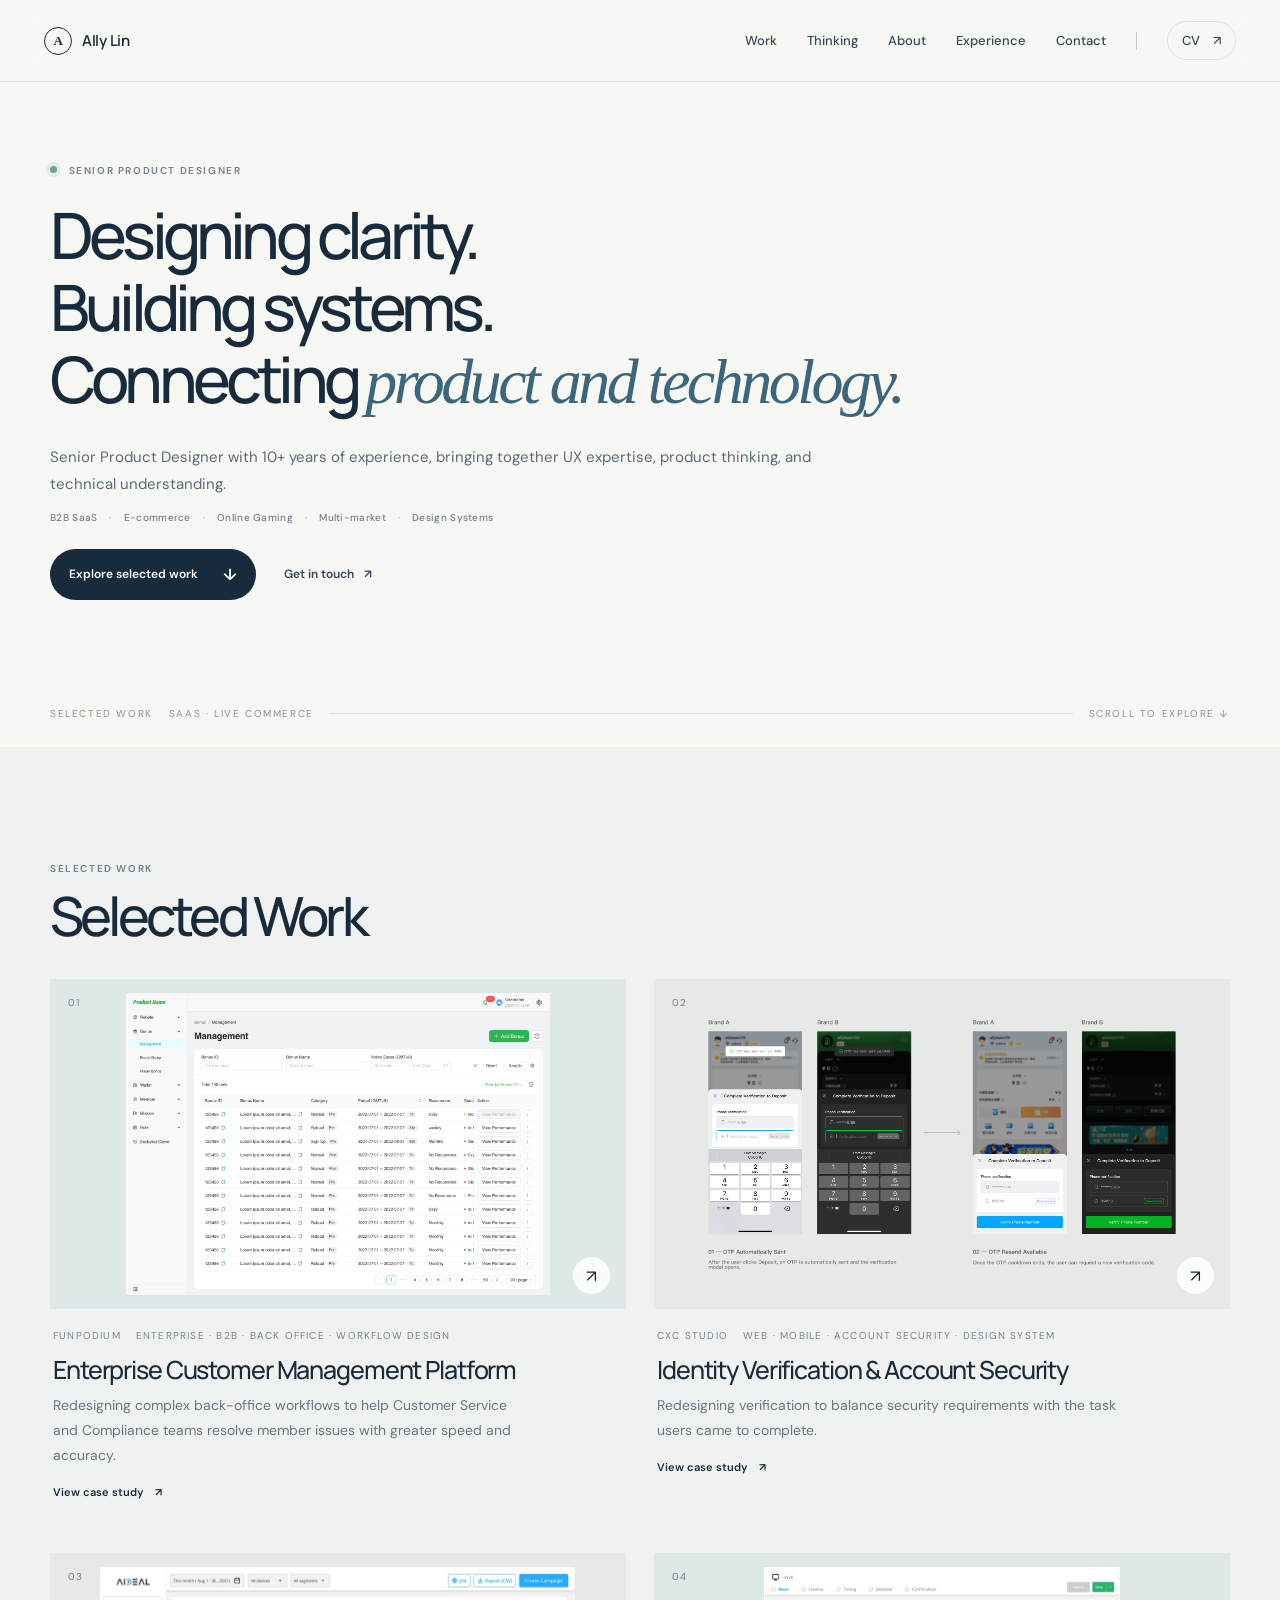
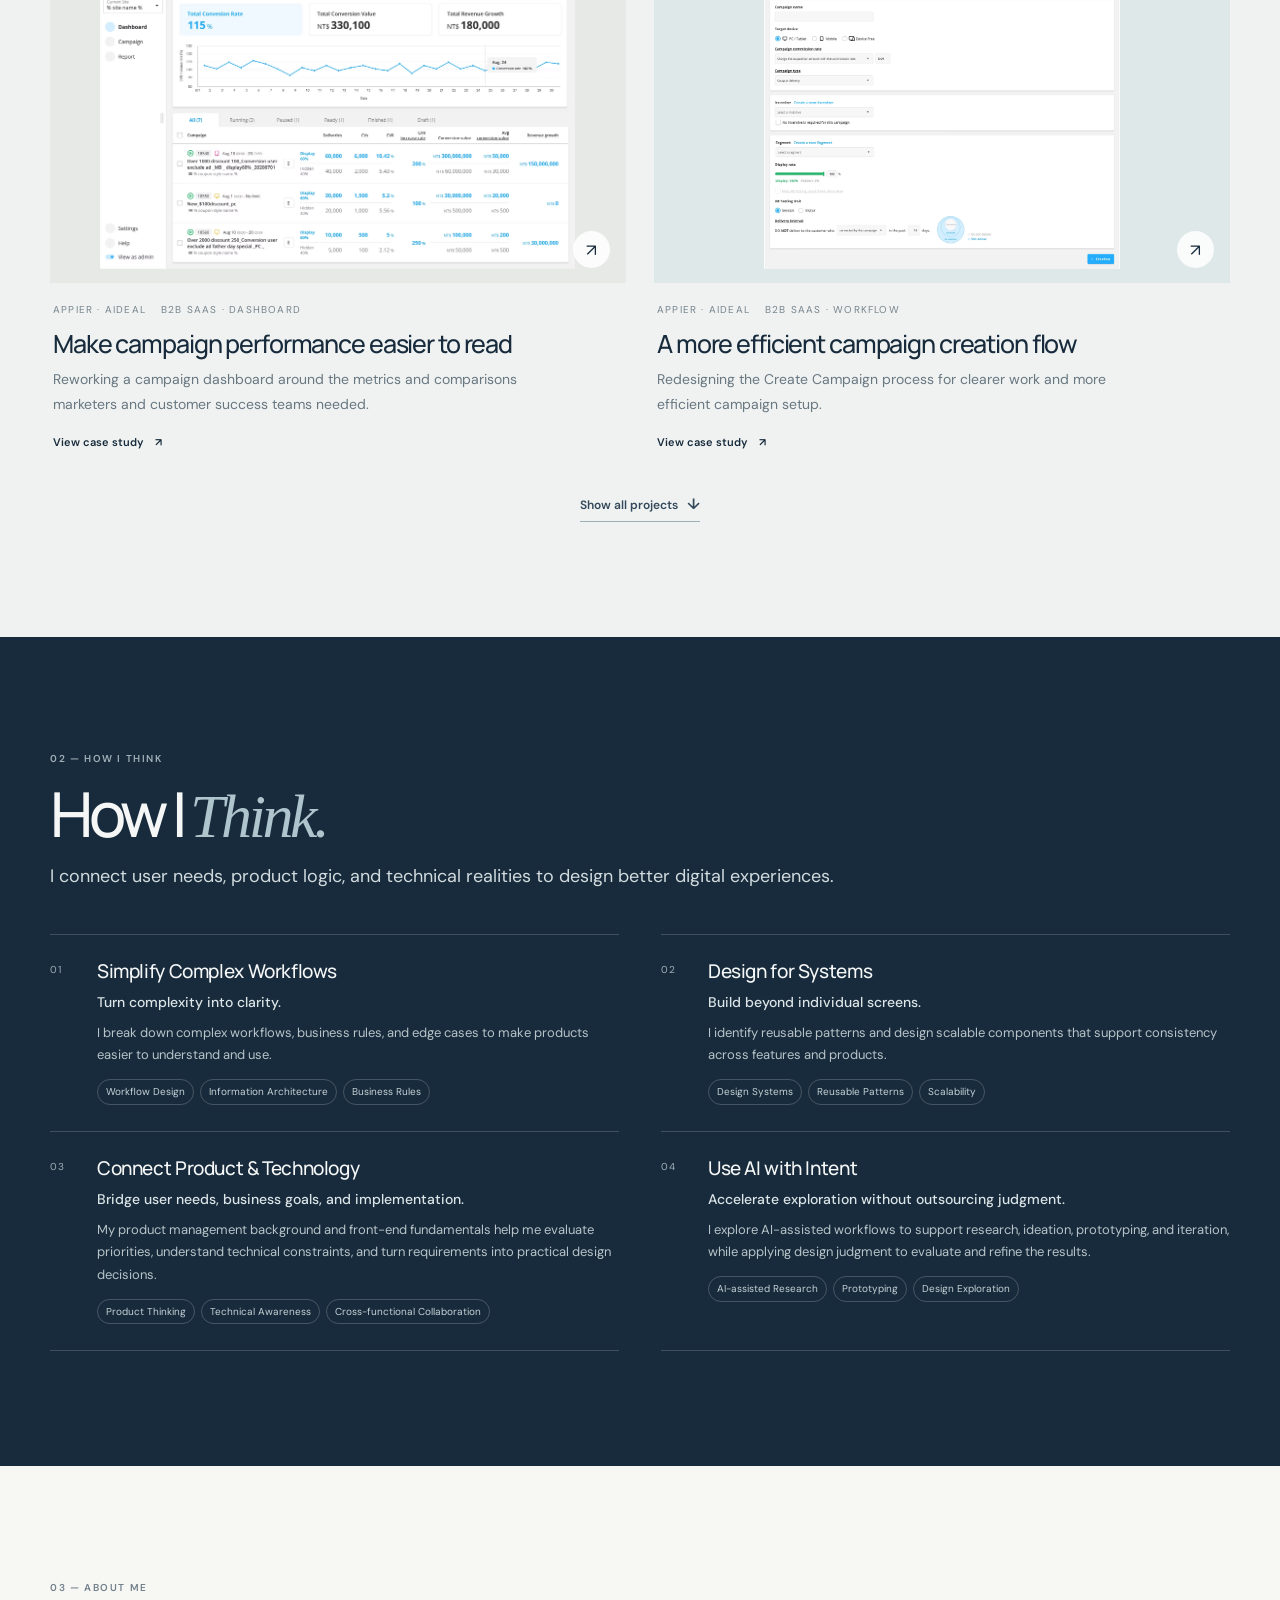
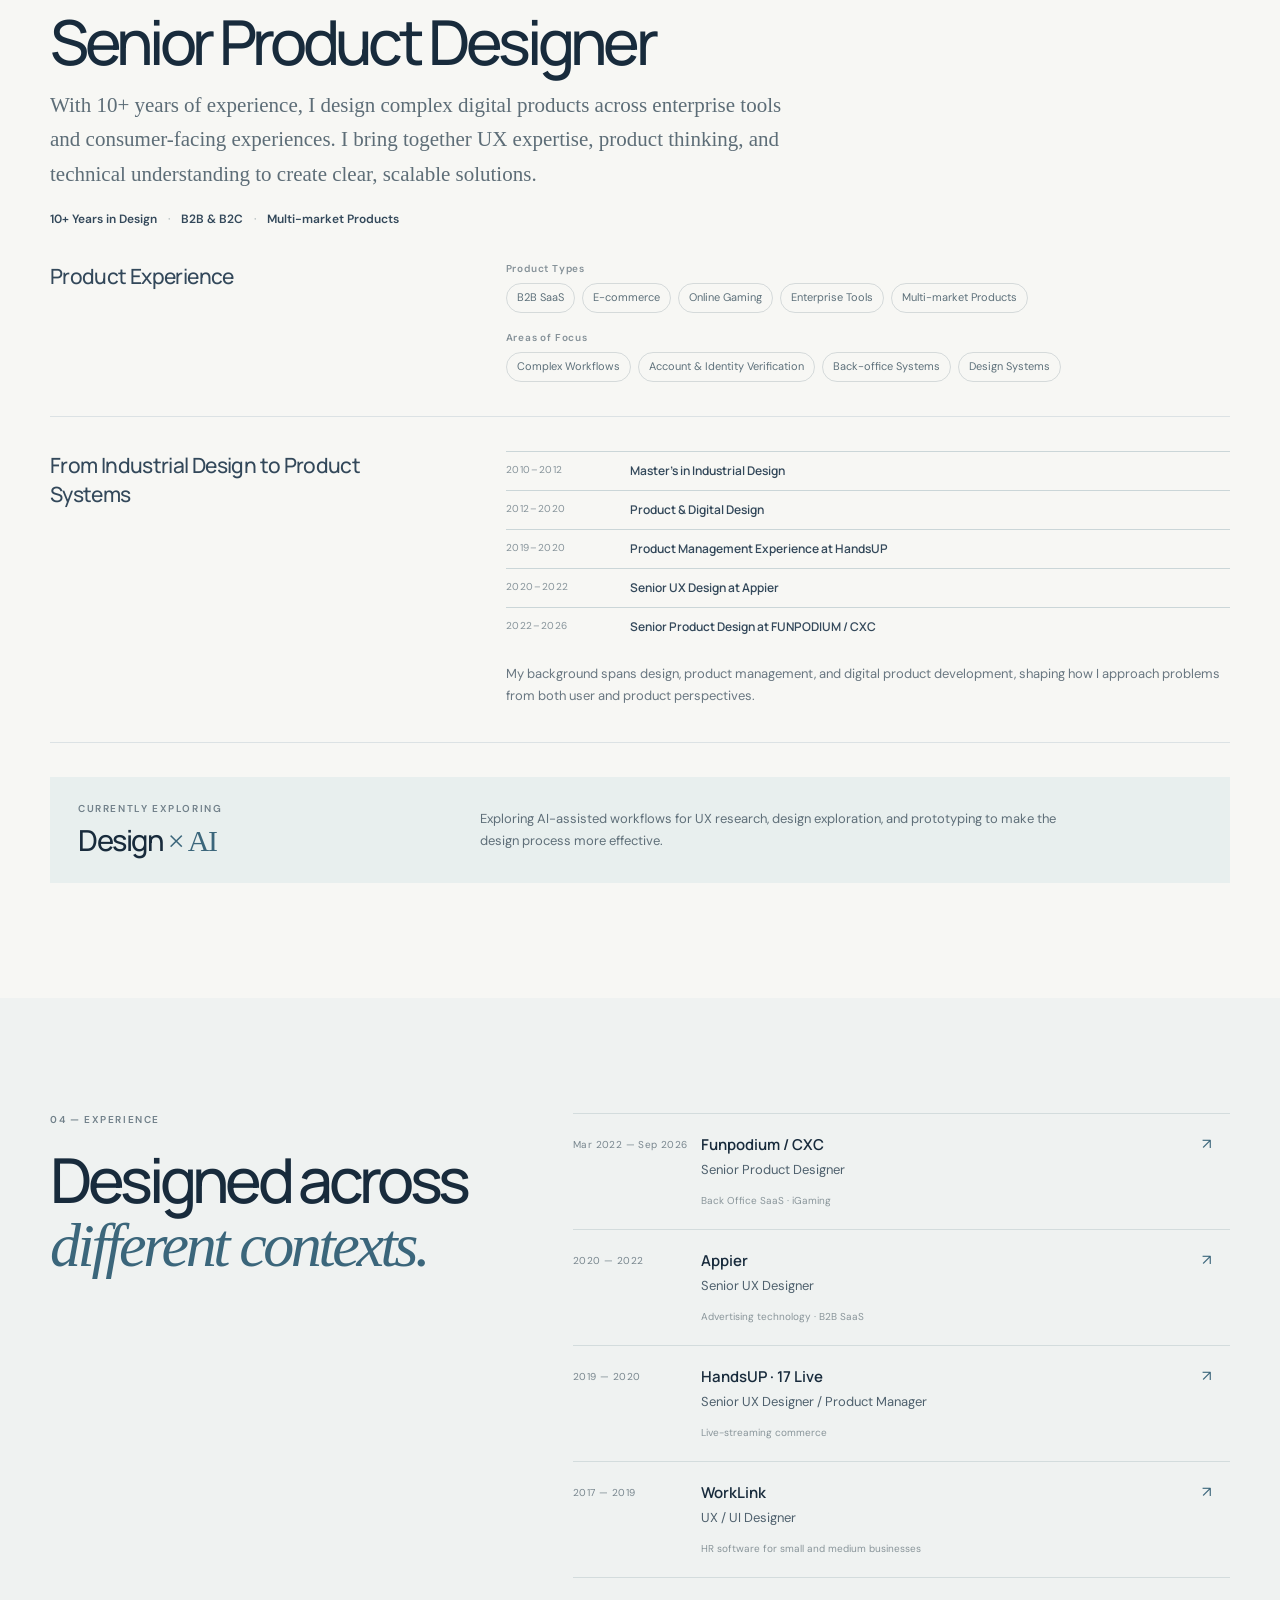
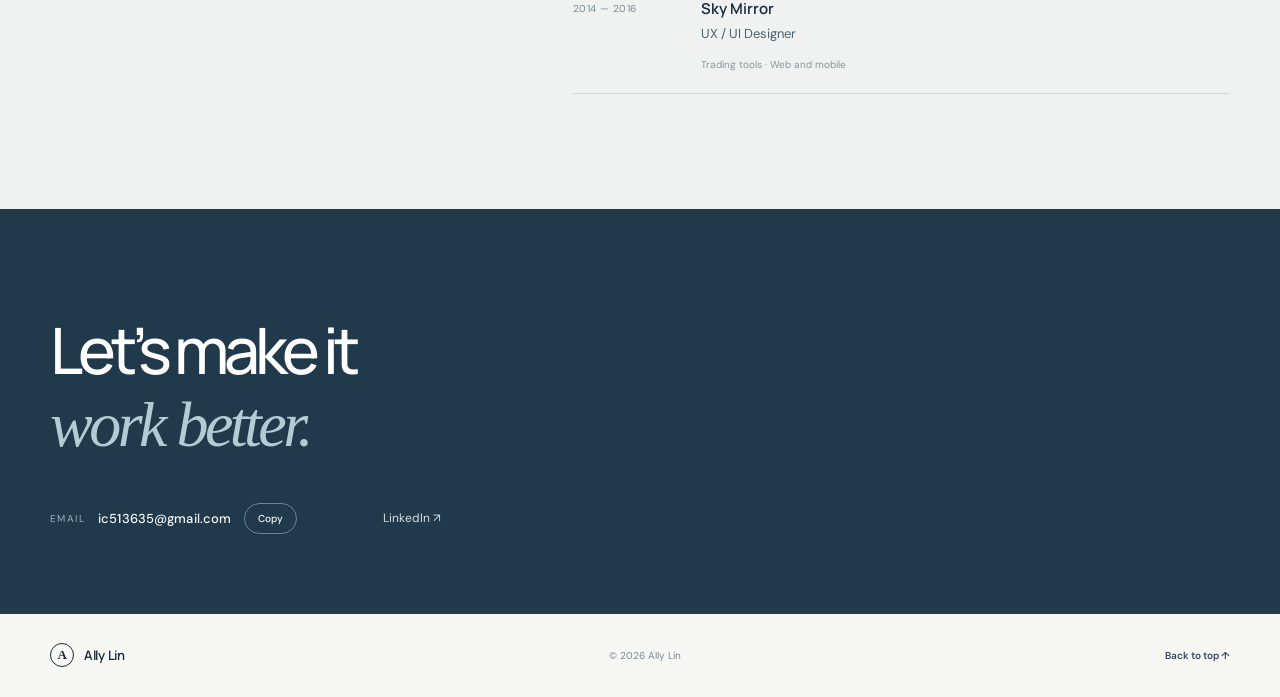
==== commit 891f02d5: "Update portfolio labels and heading scale" ====
--- a/index.html
+++ b/index.html
@@ -92,7 +92,7 @@
       <div class="wrap experience-grid">
         <div><p class="eyebrow">04 — EXPERIENCE</p><h2>Designed across<br><em>different contexts.</em></h2></div>
         <div class="timeline">
-          <article><span class="timeline-date">Mar 2022 — Sep 2026</span><div><h3>Funpodium (CXC)</h3><p>Senior Product Designer</p><small>Back Office SaaS · iGaming</small></div><a href="case.html?project=funpodium" aria-label="View FUNPODIUM case study">↗</a></article>
+          <article><span class="timeline-date">Mar 2022 — Sep 2026</span><div><h3>Funpodium / CXC</h3><p>Senior Product Designer</p><small>Back Office SaaS · iGaming</small></div><a href="case.html?project=funpodium" aria-label="View FUNPODIUM case study">↗</a></article>
           <article><span class="timeline-date">2020 — 2022</span><div><h3>Appier</h3><p>Senior UX Designer</p><small>Advertising technology · B2B SaaS</small></div><a href="case.html?project=aideal-dashboard" aria-label="View AiDeal campaign dashboard case study">↗</a></article>
           <article><span class="timeline-date">2019 — 2020</span><div><h3>HandsUP · 17 Live</h3><p>Senior UX Designer / Product Manager</p><small>Live-streaming commerce</small></div><a href="case.html?project=handsup-cart" aria-label="View HandsUP shopping cart case study">↗</a></article>
           <article><span class="timeline-date">2017 — 2019</span><div><h3>WorkLink</h3><p>UX / UI Designer</p><small>HR software for small and medium businesses</small></div><a href="case.html?project=worklink-dashboard" aria-label="View WorkLink dashboard case study">↗</a></article>
@@ -105,6 +105,6 @@
       <div class="wrap contact-inner"><h2>Let’s make it<br><em>work better.</em></h2><div class="contact-bottom"><div class="email-copy"><span class="contact-label">EMAIL</span><span class="contact-email">ic513635@gmail.com</span><button class="copy-button" type="button" data-copy-email="ic513635@gmail.com" aria-label="Copy email address">Copy</button><span class="copy-status" role="status" aria-live="polite"></span></div><a class="contact-link" href="https://www.linkedin.com/in/allycylin/" target="_blank" rel="noreferrer">LinkedIn ↗</a></div></div>
     </section>
   </main>
-  <footer class="site-footer wrap"><a class="wordmark" href="index.html"><span class="wordmark-mark">A</span><span>Ally Lin</span></a><span>Designed with care · © <span id="year"></span></span><a href="#top" onclick="window.scrollTo({top:0,behavior:'smooth'});return false;">Back to top ↑</a></footer>
+  <footer class="site-footer wrap"><a class="wordmark" href="index.html"><span class="wordmark-mark">A</span><span>Ally Lin</span></a><span>© 2026 Ally Lin</span><a href="#top" onclick="window.scrollTo({top:0,behavior:'smooth'});return false;">Back to top ↑</a></footer>
 </body>
 </html>
--- a/styles.css
+++ b/styles.css
@@ -20,11 +20,11 @@
 .project-media img{object-fit:contain;padding:14px}.project-media:hover img{transform:scale(1.015)}
 @media(max-width:680px){.case-sections{gap:10px 16px;flex-wrap:wrap;padding-top:13px;padding-bottom:13px}.case-sections span{width:100%}.case-sections a{font-size:10px}}
 @media(max-width:900px){.cv-wrap{width:calc(100% - 48px)}.cv-layout{grid-template-columns:minmax(0,1.45fr) minmax(205px,.75fr);gap:35px}.cv-sidebar{padding-left:21px}}
-.hero h1{font-size:clamp(42px,5vw,64px);line-height:1.12;max-width:1000px}
+.hero h1{font-size:var(--hero-title-size);line-height:var(--hero-title-line-height);max-width:1000px}
 .hero h1>span{display:block}
 .hero h1>span:last-child{white-space:nowrap}
 .hero-intro{max-width:780px}
-@media(max-width:680px){.hero h1{font-size:clamp(38px,10vw,54px);max-width:none}.hero h1>span:last-child{white-space:normal}.hero-intro{max-width:none}}
+@media(max-width:680px){.hero h1{font-size:var(--hero-title-size);max-width:none}.hero h1>span:last-child{white-space:normal}.hero-intro{max-width:none}}
 @media(max-width:680px){.cv-wrap{width:calc(100% - 40px)}.cv-heading{padding:58px 0 29px}.cv-heading h1{font-size:62px}.cv-title{font-size:17px}.cv-contact-row{align-items:flex-start;flex-direction:column;gap:13px}.cv-summary{grid-template-columns:1fr;gap:0;padding:28px 0 31px}.cv-summary .eyebrow{margin-bottom:15px}.cv-layout{grid-template-columns:1fr;gap:34px;padding-top:32px;padding-bottom:45px}.cv-sidebar{border-left:0;border-top:1px solid var(--line);padding:29px 0 0}.cv-role{padding:19px 0 22px}.cv-role-heading{flex-direction:column;gap:7px}.cv-role-heading>span{order:-1;font-size:9px}.cv-role-intro{margin-top:14px}.cv-endnote{align-items:flex-start;flex-direction:column;gap:13px;padding-bottom:35px}}
 @media(prefers-reduced-motion:reduce){*,*::before,*::after{scroll-behavior:auto!important;transition:none!important}}
 
@@ -216,3 +216,8 @@
 @media(max-width:680px){.cv-across-grid{grid-template-columns:1fr;gap:10px}.cv-phase{padding-left:12px}.cv-phase-heading{align-items:flex-start;flex-direction:column;gap:2px}.cv-phase-heading h3{font-size:13px}.cv-positioning{font-size:12px;line-height:1.65}}
 .work-section .project-media{width:100%;min-width:0}
 @media(max-width:680px){.work-section .project-grid{grid-template-columns:1fr}}
+
+/* Keep the closing contact heading at the hero title scale on every viewport. */
+:root{--hero-title-size:clamp(42px,5vw,64px);--hero-title-line-height:1.12}
+.hero h1,.contact-inner h2{font-size:var(--hero-title-size);line-height:var(--hero-title-line-height)}
+@media(max-width:680px){:root{--hero-title-size:clamp(38px,10vw,54px)}}
